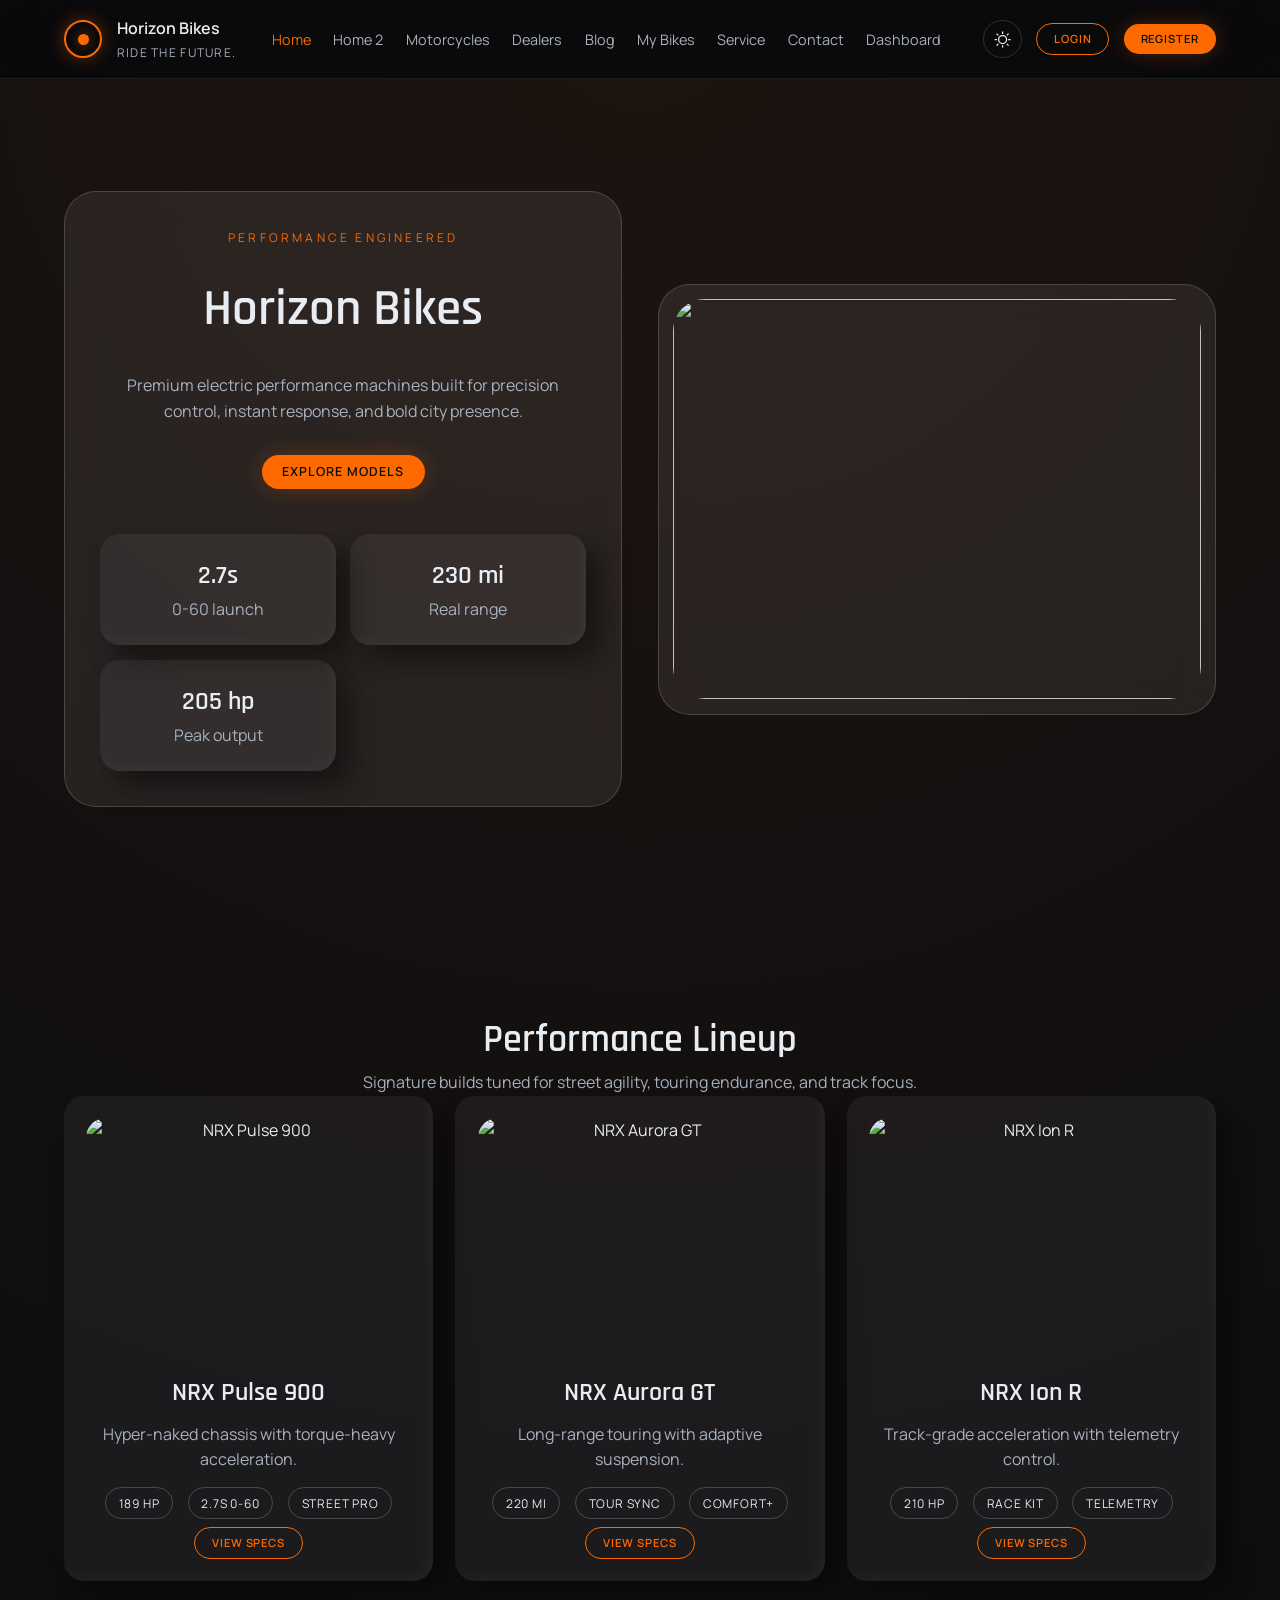
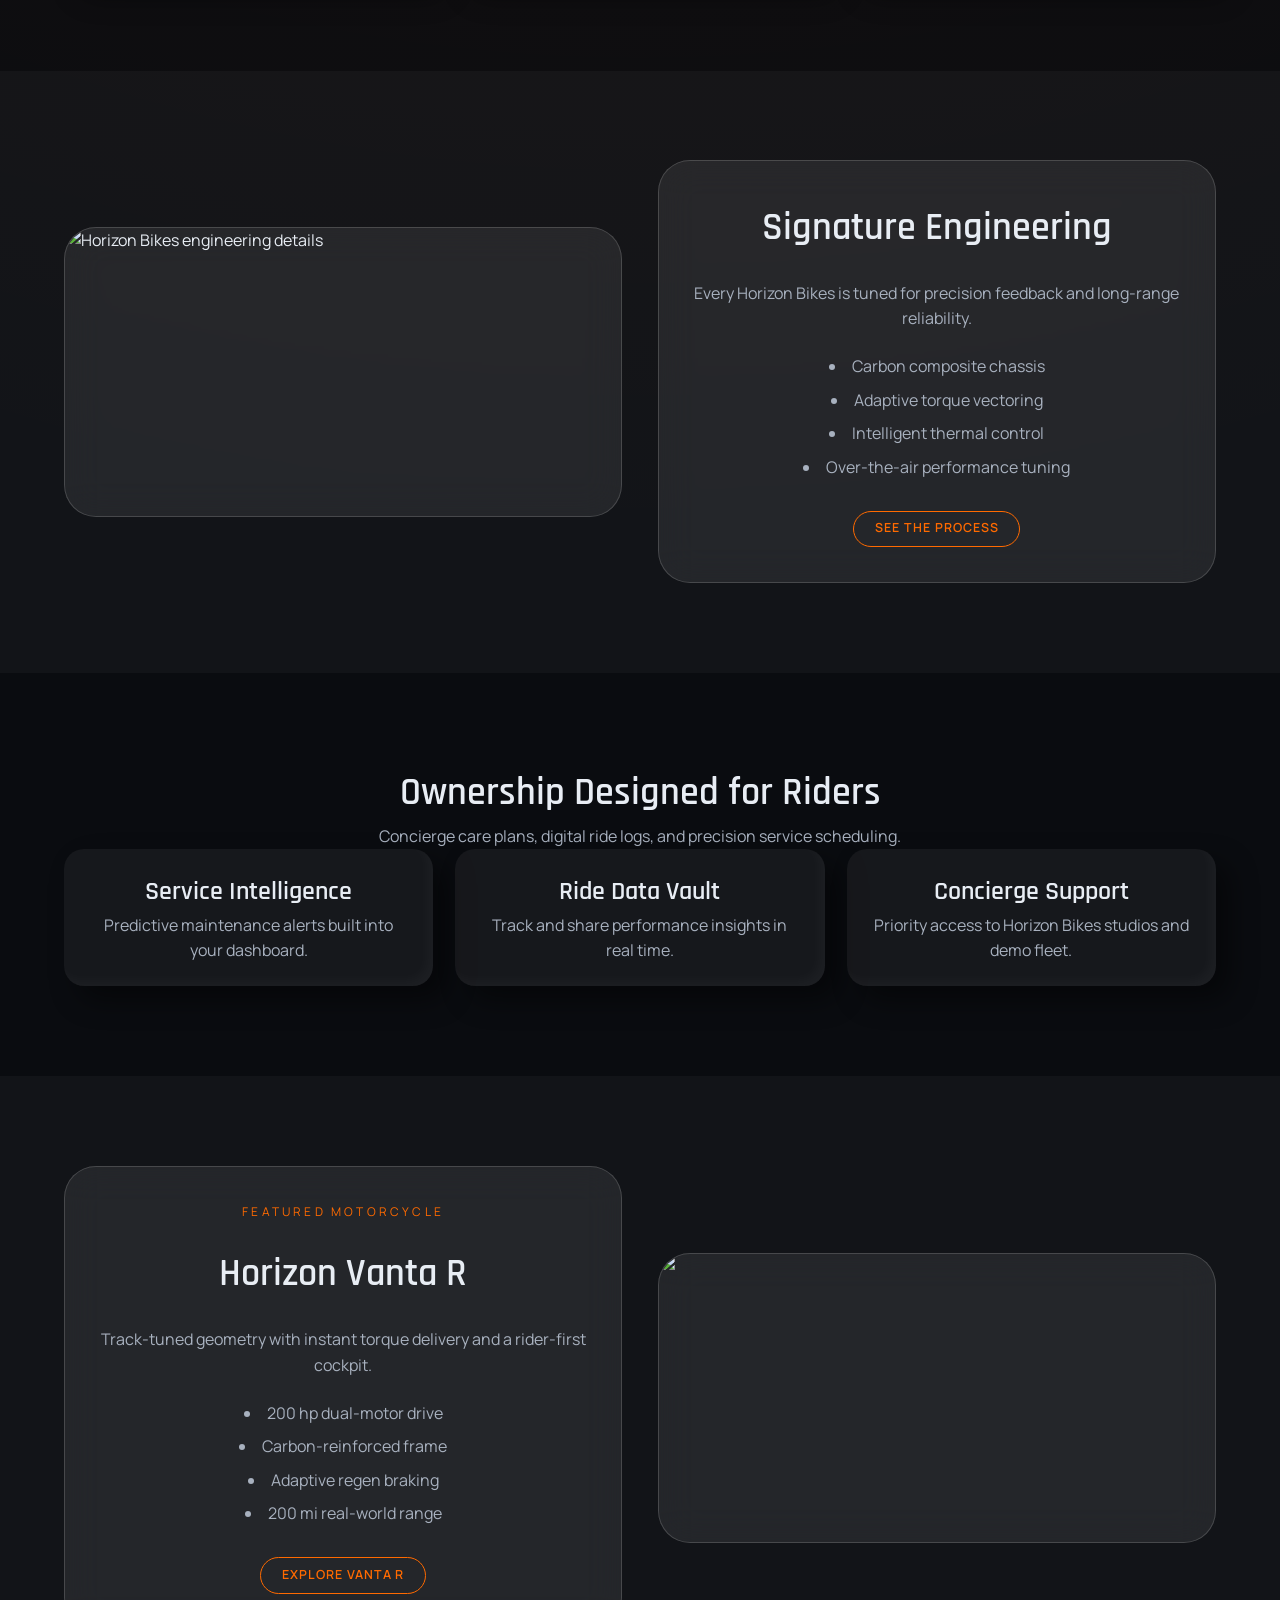
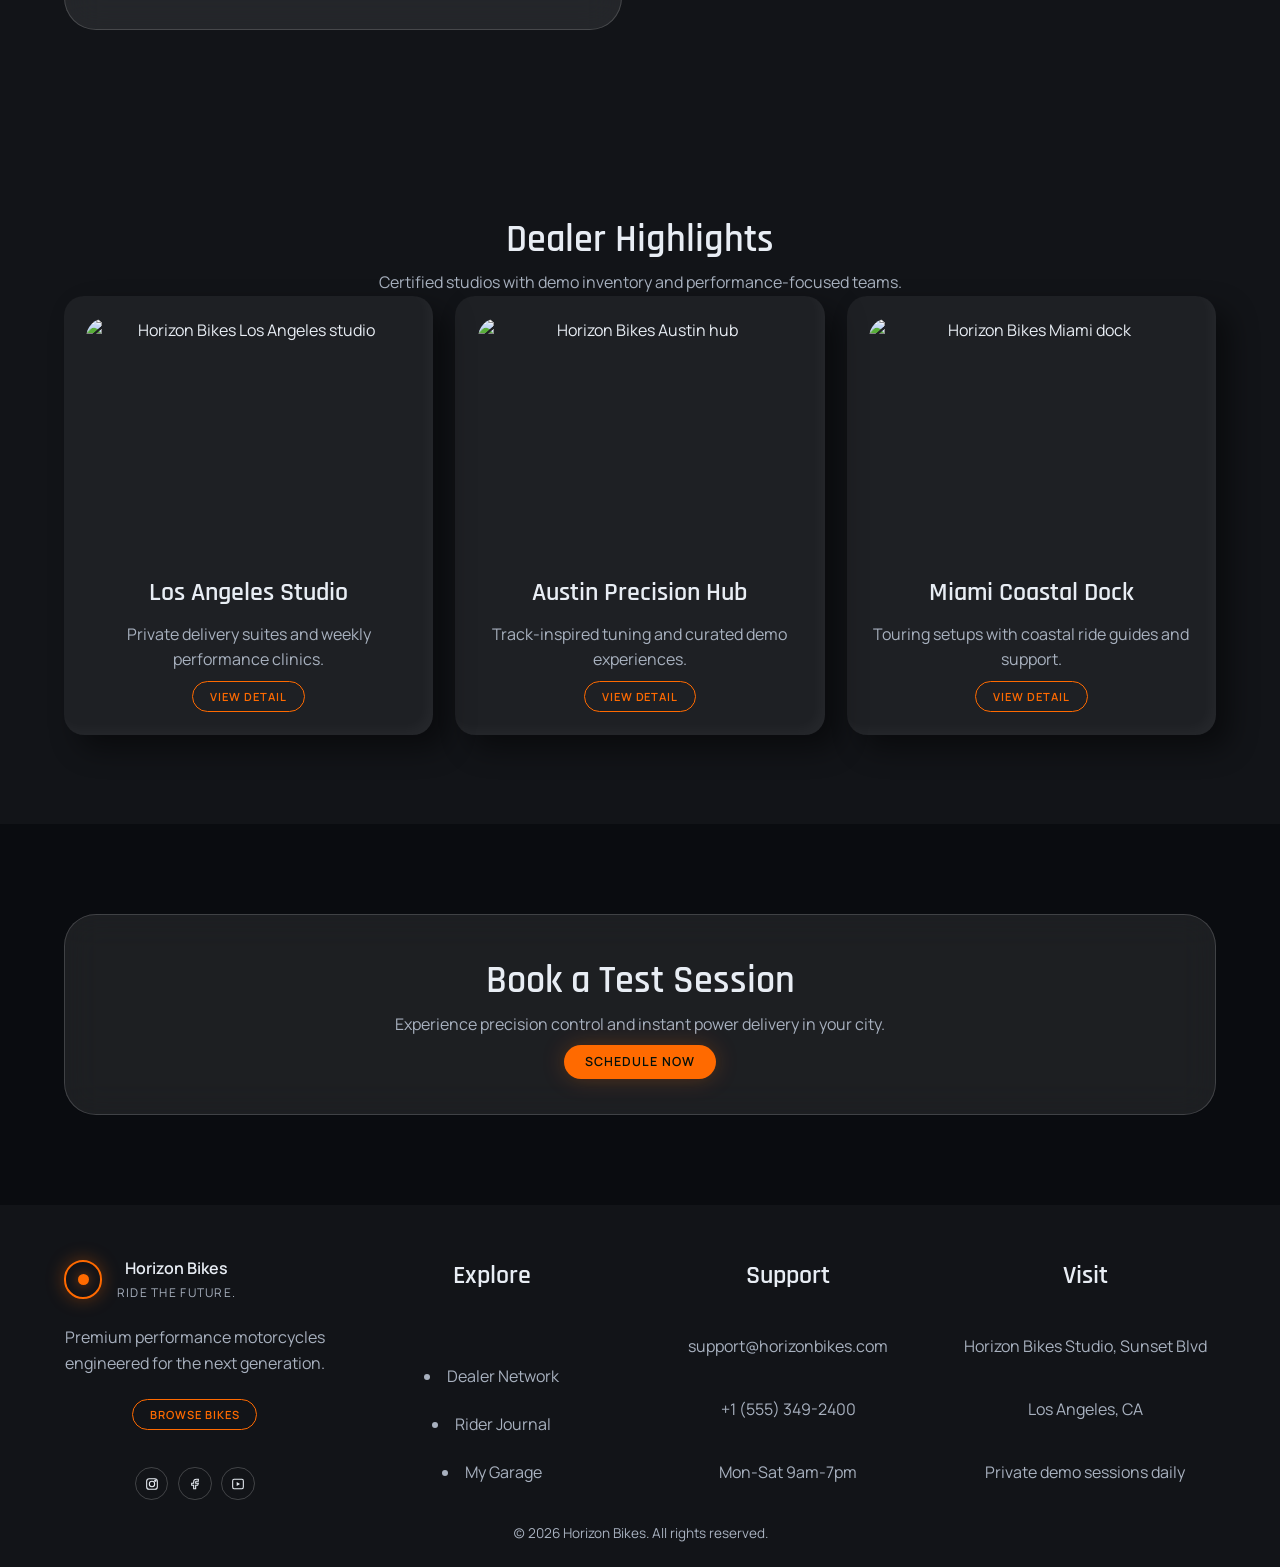
==== index.html @ 56545bc9 "first commit" ====
﻿<!doctype html>
<html lang="en">
<head>
  <meta charset="UTF-8" />
  <meta name="viewport" content="width=device-width, initial-scale=1.0" />
  <title>Horizon Bikes | Home</title>
  <link rel="stylesheet" href="style.css" />
</head>
<body class="page">
  <header class="site-header">
    <div class="nav-bar">
      <div class="container nav-inner">
        <a class="brand" href="index.html">
          <span class="logo-mark" aria-hidden="true"></span>
          <span class="brand-text">
            <span class="brand-name">Horizon Bikes</span>

            <span class="brand-tag">Ride the Future.</span>
          </span>
        </a>
        <nav class="nav-links" aria-label="Primary">
          <a class="nav-link" href="index.html">Home</a>
          <a class="nav-link" href="home-2.html">Home 2</a>
          <a class="nav-link" href="motorcycles.html">Motorcycles</a>
          <a class="nav-link" href="dealers.html">Dealers</a>
          <a class="nav-link" href="blog.html">Blog</a>
          <a class="nav-link" href="portal-bikes.html">My Bikes</a>
          <a class="nav-link" href="portal-service.html">Service</a>
          <a class="nav-link" href="contact.html">Contact</a>
          <a class="nav-link" href="dashboard.html">Dashboard</a>
        </nav>
        <div class="nav-actions">
          <button class="icon-btn theme-toggle" id="theme-toggle" type="button" aria-pressed="false" aria-label="Toggle theme">
            <svg viewBox="0 0 24 24" aria-hidden="true" focusable="false">
              <circle cx="12" cy="12" r="5"></circle>
              <path d="M12 2v3M12 19v3M2 12h3M19 12h3M4.5 4.5l2.2 2.2M17.3 17.3l2.2 2.2M4.5 19.5l2.2-2.2M17.3 6.7l2.2-2.2"></path>
            </svg>
          </button>
          <a class="btn btn-outline btn-small" href="login.html">Login</a>
          <a class="btn btn-small" href="register.html">Register</a>
          <button class="menu-toggle" id="menu-toggle" type="button" aria-expanded="false" aria-controls="mobile-menu" aria-label="Open menu">
            <span></span><span></span><span></span>
          </button>
        </div>
      </div>
    </div>
    <div class="mobile-menu" id="mobile-menu" aria-hidden="true">
      <div class="menu-panel glass">
        <button class="icon-btn menu-close" type="button" data-close aria-label="Close menu">X</button>
        <div class="menu-links">
          <a class="nav-link" data-close href="index.html">Home</a>
          <a class="nav-link" data-close href="home-2.html">Home 2</a>
          <a class="nav-link" data-close href="motorcycles.html">Motorcycles</a>
          <a class="nav-link" data-close href="dealers.html">Dealers</a>
          <a class="nav-link" data-close href="blog.html">Blog</a>
          <a class="nav-link" data-close href="portal-bikes.html">My Bikes</a>
          <a class="nav-link" data-close href="portal-service.html">Service</a>
          <a class="nav-link" data-close href="contact.html">Contact</a>
          <a class="nav-link" data-close href="dashboard.html">Dashboard</a>
        </div>
        <div class="menu-actions center">
          <a class="btn btn-outline" data-close href="login.html">Login</a>
          <a class="btn" data-close href="register.html">Register</a>
        </div>
      </div>
    </div>
  </header>

  <main>
    <section class="hero hero-split">
      <div class="hero-bg" style="background-image: url('https://images.unsplash.com/photo-1558981806-ec527fa84c39?auto=format&fit=crop&w=1600&q=80');"></div>
      <div class="container hero-grid">
        <div class="glass hero-panel stack">
          <p class="eyebrow">Performance engineered</p>
          <h1>Horizon Bikes</h1>
          <p>Premium electric performance machines built for precision control, instant response, and bold city presence.</p>
          <div class="center">
            <a class="btn" href="motorcycles.html">Explore Models</a>
          </div>
          <div class="stat-row">
            <div class="neo-card">
              <h3>2.7s</h3>
              <p>0-60 launch</p>
            </div>
            <div class="neo-card">
              <h3>230 mi</h3>
              <p>Real range</p>
            </div>
            <div class="neo-card">
              <h3>205 hp</h3>
              <p>Peak output</p>
            </div>
          </div>
        </div>
        <div class="glass hero-media">
          <img src="https://images.unsplash.com/photo-1609630875171-b1321377ee65?auto=format&fit=crop&w=1600&q=80" />
        </div>
      </div>
    </section>

    <section class="section">
      <div class="container">
        <h2>Performance Lineup</h2>
        <p>Signature builds tuned for street agility, touring endurance, and track focus.</p>
        <div class="grid grid-3">
          <article class="neo-card card">
            <img src="https://images.unsplash.com/photo-1568772585407-9361f9bf3a87?auto=format&fit=crop&w=1600&q=80" alt="NRX Pulse 900" />
            <div class="card-body">
              <h3>NRX Pulse 900</h3>
              <p>Hyper-naked chassis with torque-heavy acceleration.</p>
            </div>
            <div class="chip-row">
              <span class="chip">189 hp</span>
              <span class="chip">2.7s 0-60</span>
              <span class="chip">Street Pro</span>
            </div>
            <div class="center">
              <a class="btn btn-outline btn-small" href="motorcycle-detail.html">View Specs</a>
            </div>
          </article>
          <article class="neo-card card">
            <img src="https://images.unsplash.com/photo-1524591652733-73fa1ae7b5ee?auto=format&fit=crop&w=1600&q=80" alt="NRX Aurora GT" />
            <div class="card-body">
              <h3>NRX Aurora GT</h3>
              <p>Long-range touring with adaptive suspension.</p>
            </div>
            <div class="chip-row">
              <span class="chip">220 mi</span>
              <span class="chip">Tour Sync</span>
              <span class="chip">Comfort+</span>
            </div>
            <div class="center">
              <a class="btn btn-outline btn-small" href="motorcycle-detail.html">View Specs</a>
            </div>
          </article>
          <article class="neo-card card">
            <img src="https://images.unsplash.com/photo-1558981806-ec527fa84c39?auto=format&fit=crop&w=1600&q=80" alt="NRX Ion R" />
            <div class="card-body">
              <h3>NRX Ion R</h3>
              <p>Track-grade acceleration with telemetry control.</p>
            </div>
            <div class="chip-row">
              <span class="chip">210 hp</span>
              <span class="chip">Race kit</span>
              <span class="chip">Telemetry</span>
            </div>
            <div class="center">
              <a class="btn btn-outline btn-small" href="motorcycle-detail.html">View Specs</a>
            </div>
          </article>
        </div>
      </div>
    </section>

    <section class="section alt">
      <div class="container split-grid">
        <div class="glass image-tile">
          <img src="https://images.pexels.com/photos/1715193/pexels-photo-1715193.jpeg?auto=compress&cs=tinysrgb&w=1600" alt="Horizon Bikes engineering details" />
        </div>
        <div class="glass hero-panel stack">
          <h2>Signature Engineering</h2>
          <p>Every Horizon Bikes is tuned for precision feedback and long-range reliability.</p>
          <ul class="list">
            <li>Carbon composite chassis</li>
            <li>Adaptive torque vectoring</li>
            <li>Intelligent thermal control</li>
            <li>Over-the-air performance tuning</li>
          </ul>
          <div class="center">
            <a class="btn btn-outline" href="blog-detail.html">See the Process</a>
          </div>
        </div>
      </div>
    </section>

    <section class="section">
      <div class="container">
        <h2>Ownership Designed for Riders</h2>
        <p>Concierge care plans, digital ride logs, and precision service scheduling.</p>
        <div class="grid grid-3">
          <div class="neo-card">
            <h3>Service Intelligence</h3>
            <p>Predictive maintenance alerts built into your dashboard.</p>
          </div>
          <div class="neo-card">
            <h3>Ride Data Vault</h3>
            <p>Track and share performance insights in real time.</p>
          </div>
          <div class="neo-card">
            <h3>Concierge Support</h3>
            <p>Priority access to Horizon Bikes studios and demo fleet.</p>
          </div>
        </div>
      </div>
    </section>

    <section class="section alt">
      <div class="container split-grid">
        <div class="glass hero-panel stack">
          <p class="eyebrow">Featured motorcycle</p>
          <h2>Horizon Vanta R</h2>
          <p>Track-tuned geometry with instant torque delivery and a rider-first cockpit.</p>
          <ul class="list">
            <li>200 hp dual-motor drive</li>
            <li>Carbon-reinforced frame</li>
            <li>Adaptive regen braking</li>
            <li>200 mi real-world range</li>
          </ul>
          <div class="center">
            <a class="btn btn-outline" href="motorcycle-detail.html">Explore Vanta R</a>
          </div>
        </div>
        <div class="glass image-tile">
          <img src="https://images.pexels.com/photos/1715193/pexels-photo-1715193.jpeg?auto=compress&cs=tinysrgb&w=1600" />
        </div>
      </div>
    </section>

    <section class="section alt">
      <div class="container">
        <h2>Dealer Highlights</h2>
        <p>Certified studios with demo inventory and performance-focused teams.</p>
        <div class="grid grid-3">
          <article class="neo-card card">
            <img src="https://images.pexels.com/photos/31777100/pexels-photo-31777100.jpeg" alt="Horizon Bikes Los Angeles studio" />
            <div class="card-body">
              <h3>Los Angeles Studio</h3>
              <p>Private delivery suites and weekly performance clinics.</p>
            </div>
            <div class="center">
              <a class="btn btn-outline btn-small" href="dealer-detail.html">View Detail</a>
            </div>
          </article>
          <article class="neo-card card">
            <img src="https://images.pexels.com/photos/5192966/pexels-photo-5192966.jpeg" alt="Horizon Bikes Austin hub" />
            <div class="card-body">
              <h3>Austin Precision Hub</h3>
              <p>Track-inspired tuning and curated demo experiences.</p>
            </div>
            <div class="center">
              <a class="btn btn-outline btn-small" href="dealer-detail.html">View Detail</a>
            </div>
          </article>
          <article class="neo-card card">
            <img src="https://images.pexels.com/photos/30640076/pexels-photo-30640076.jpeg" alt="Horizon Bikes Miami dock" />
            <div class="card-body">
              <h3>Miami Coastal Dock</h3>
              <p>Touring setups with coastal ride guides and support.</p>
            </div>
            <div class="center">
              <a class="btn btn-outline btn-small" href="dealer-detail.html">View Detail</a>
            </div>
          </article>
        </div>
      </div>
    </section>

    <section class="section">
      <div class="container glass hero-panel">
        <h2>Book a Test Session</h2>
        <p>Experience precision control and instant power delivery in your city.</p>
        <div class="center">
          <a class="btn" href="contact.html">Schedule Now</a>
        </div>
      </div>
    </section>
  </main>

  <footer class="site-footer">
    <div class="container footer-grid">
      <div class="stack">
        <a class="brand" href="index.html">
          <span class="logo-mark" aria-hidden="true"></span>
          <span class="brand-text">
            <span class="brand-name">Horizon Bikes</span>
            <span class="brand-tag">Ride the Future.</span>
          </span>
        </a>
        <p>Premium performance motorcycles engineered for the next generation.</p>
        <div class="center">
          <a class="btn btn-outline btn-small" href="motorcycles.html">Browse Bikes</a>
        </div>
        <div class="footer-social">
          <a href="#" aria-label="Horizon Bikes Instagram">
            <svg viewBox="0 0 24 24" role="img" aria-hidden="true">
              <rect x="4" y="4" width="16" height="16" rx="4"></rect>
              <circle cx="12" cy="12" r="4"></circle>
              <circle cx="17" cy="7" r="1"></circle>
            </svg>
          </a>
          <a href="#" aria-label="Horizon Bikes Facebook">
            <svg viewBox="0 0 24 24" role="img" aria-hidden="true">
              <path d="M14 8h3V5h-3c-2.2 0-4 1.8-4 4v2H7v3h3v5h3v-5h3l1-3h-4V9c0-.6.4-1 1-1Z"></path>
            </svg>
          </a>
          <a href="#" aria-label="Horizon Bikes YouTube">
            <svg viewBox="0 0 24 24" role="img" aria-hidden="true">
              <path d="M4 7.5c0-1 0-2.5 2-2.5h12c2 0 2 1.5 2 2.5v9c0 1-0.5 2.5-2 2.5H6c-1.5 0-2-1.5-2-2.5v-9Z"></path>
              <path d="m10 9 5 3-5 3z" fill="currentColor" stroke="none"></path>
            </svg>
          </a>
        </div>
      </div>
      <div class="stack">
        <h3>Explore</h3>
        <ul class="list">
          <li><a href="dealers.html">Dealer Network</a></li>
          <li><a href="blog.html">Rider Journal</a></li>
          <li><a href="portal-bikes.html">My Garage</a></li>
        </ul>
      </div>
      <div class="stack">
        <h3>Support</h3>
        <p>support@horizonbikes.com</p>
        <p>+1 (555) 349-2400</p>
        <p>Mon-Sat 9am-7pm</p>
      </div>
      <div class="stack">
        <h3>Visit</h3>
        <p>Horizon Bikes Studio, Sunset Blvd</p>
        <p>Los Angeles, CA</p>
        <p>Private demo sessions daily</p>
      </div>
    </div>
    <p class="footer-note">(c) 2026 Horizon Bikes. All rights reserved.</p>
  </footer>

  <script src="main.js"></script>
</body>
</html>
---- style.css ----
﻿@import url("https://fonts.googleapis.com/css2?family=Rajdhani:wght@400;500;600;700&family=Manrope:wght@300;400;500;600;700&display=swap");

:root {
  --bg-dark: #0a0c10;
  --bg-light: #f5f7fa;
  --surface-dark: rgba(255,255,255,0.05);
  --surface-light: #ffffff;
  --glass-dark: rgba(255,255,255,0.08);
  --glass-light: rgba(255,255,255,0.7);
  --text-dark: #e8edf4;
  --text-light: #0b0f14;
  --muted-dark: #a8b1bf;
  --muted-light: #4b5563;
  --accent: #ff6a00;

  --radius-s: 0.75rem;
  --radius-m: 1.25rem;
  --radius-l: 2rem;
  --blur: 18px;
  --shadow-neo-dark: 14px 14px 28px rgba(0,0,0,0.45), inset -6px -6px 12px rgba(255,255,255,0.03);
  --shadow-neo-light: 14px 14px 28px rgba(15,23,42,0.12), inset -6px -6px 12px rgba(255,255,255,0.75);

  --space-1: 0.5rem;
  --space-2: 0.9rem;
  --space-3: 1.4rem;
  --space-4: 2.2rem;
  --space-5: 3.2rem;

  --container: 72rem;
  --font-display: "Rajdhani", sans-serif;
  --font-body: "Manrope", sans-serif;
}

* {
  box-sizing: border-box;
  margin: 0;
  padding: 0;
}

body {
  --bg: var(--bg-dark);
  --surface: var(--surface-dark);
  --glass: var(--glass-dark);
  --text: var(--text-dark);
  --muted: var(--muted-dark);
  --shadow-neo: var(--shadow-neo-dark);

  font-family: var(--font-body);
  background: radial-gradient(circle at top, rgba(255,106,0,0.08), transparent 45%), var(--bg);
  color: var(--text);
  line-height: 1.6;
  min-height: 100vh;
}

body[data-theme="light"] {
  --bg: var(--bg-light);
  --surface: var(--surface-light);
  --glass: var(--glass-light);
  --text: var(--text-light);
  --muted: var(--muted-light);
  --shadow-neo: var(--shadow-neo-light);

  background: radial-gradient(circle at top, rgba(255,106,0,0.12), transparent 45%), var(--bg);
}

.home-2-page {
  background: linear-gradient(180deg, rgba(10,12,16,0.78), rgba(10,12,16,0.92)), url("https://images.pexels.com/photos/5027471/pexels-photo-5027471.jpeg?auto=compress&cs=tinysrgb&dpr=2&h=1080&w=1920");
  background-size: cover;
  background-position: center;
}

body[data-theme="light"].home-2-page {
  background: linear-gradient(180deg, rgba(230,233,238,0.88), rgba(230,233,238,0.97)), url("https://images.pexels.com/photos/5027471/pexels-photo-5027471.jpeg?auto=compress&cs=tinysrgb&dpr=2&h=1080&w=1920");
  background-size: cover;
  background-position: center;
}

.motorcycles-page {
  background: linear-gradient(180deg, rgba(10,12,16,0.78), rgba(10,12,16,0.92)), url("https://images.pexels.com/photos/5027471/pexels-photo-5027471.jpeg?auto=compress&cs=tinysrgb&dpr=2&h=1080&w=1920");
  background-size: cover;
  background-position: center;
}

body[data-theme="light"].motorcycles-page {
  background: linear-gradient(180deg, rgba(230,233,238,0.88), rgba(230,233,238,0.97)), url("https://images.pexels.com/photos/5027471/pexels-photo-5027471.jpeg?auto=compress&cs=tinysrgb&dpr=2&h=1080&w=1920");
  background-size: cover;
  background-position: center;
}

img {
  max-width: 100%;
  height: auto;
  display: block;
  margin-inline: auto;
}

a {
  color: inherit;
  text-decoration: none;
}

button,
input,
textarea {
  font-family: inherit;
}

h1,
h2,
h3 {
  font-family: var(--font-display);
  text-align: center;
  font-weight: 600;
}

h1 {
  font-size: clamp(2.2rem, 4vw, 3.6rem);
}

h2 {
  font-size: clamp(1.7rem, 3vw, 2.6rem);
}

h3 {
  font-size: clamp(1.2rem, 2.4vw, 1.6rem);
}

p {
  color: var(--muted);
  text-align: center;
}

.page {
  overflow-x: hidden;
}

.container {
  width: min(92%, var(--container));
  margin: 0 auto;
}

.section {
  padding: clamp(3rem, 7vw, 6rem) 0;
}

.section.alt {
  background: rgba(255,255,255,0.03);
}

body[data-theme="light"] .section.alt {
  background: rgba(15,23,42,0.04);
}

.center {
  display: flex;
  justify-content: center;
  align-items: center;
  gap: var(--space-2);
  flex-wrap: wrap;
}

.card .center,
.hero-panel .center {
  margin-top: var(--space-1);
}

.stack {
  display: grid;
  gap: var(--space-3);
}

.grid {
  display: grid;
  gap: var(--space-3);
}

.grid-2 {
  grid-template-columns: repeat(auto-fit, minmax(18rem, 1fr));
}

.grid-3 {
  grid-template-columns: repeat(auto-fit, minmax(16rem, 1fr));
}

.grid-4 {
  grid-template-columns: repeat(auto-fit, minmax(14rem, 1fr));
}

.glass {
  background: var(--glass);
  backdrop-filter: blur(var(--blur));
  border: 1px solid rgba(255,255,255,0.16);
  border-radius: var(--radius-l);
}

body[data-theme="light"] .glass {
  border-color: rgba(15,23,42,0.12);
}

.neo-card {
  background: var(--surface);
  border-radius: var(--radius-m);
  box-shadow: var(--shadow-neo);
  padding: var(--space-3);
  text-align: center;
}

.eyebrow {
  text-transform: uppercase;
  letter-spacing: 0.2rem;
  font-size: 0.75rem;
  color: var(--accent);
  text-align: center;
}

.btn {
  display: inline-flex;
  align-items: center;
  justify-content: center;
  padding: 0.6rem 1.3rem;
  border-radius: 999px;
  border: none;
  background: var(--accent);
  color: #03100b;
  font-weight: 600;
  text-transform: uppercase;
  font-size: 0.78rem;
  letter-spacing: 0.06rem;
  line-height: 1.2;
  box-shadow: 0 0 22px rgba(255,106,0,0.25);
}

.btn-outline {
  background: transparent;
  border: 1px solid var(--accent);
  color: var(--accent);
  box-shadow: none;
}

.btn-small {
  padding: 0.5rem 1.05rem;
  font-size: 0.7rem;
}

.icon-btn {
  width: 2.4rem;
  height: 2.4rem;
  border-radius: 50%;
  border: 1px solid rgba(255,255,255,0.15);
  background: transparent;
  color: var(--text);
  display: grid;
  place-items: center;
}

.icon-btn svg {
  width: 1.2rem;
  height: 1.2rem;
  stroke: currentColor;
  fill: none;
  stroke-width: 1.6;
}

.logo-mark {
  width: 2.4rem;
  height: 2.4rem;
  border-radius: 50%;
  border: 2px solid var(--accent);
  display: grid;
  place-items: center;
  position: relative;
  box-shadow: 0 0 18px rgba(255,106,0,0.35);
}

.logo-mark::before {
  content: "";
  width: 0.7rem;
  height: 0.7rem;
  border-radius: 50%;
  background: var(--accent);
  box-shadow: 0 0 12px rgba(255,106,0,0.5);
}
.brand {
  display: flex;
  align-items: center;
  gap: var(--space-2);
}

.brand-text {
  display: grid;
  gap: 0.1rem;
}

.brand-name {
  font-weight: 600;
  font-size: 1rem;
}

.brand-tag {
  font-size: 0.75rem;
  color: var(--muted);
  letter-spacing: 0.08rem;
  text-transform: uppercase;
}

.site-header {
  position: sticky;
  top: 0;
  z-index: 100;
  backdrop-filter: blur(12px);
}

.nav-bar {
  background: rgba(5,7,10,0.72);
  border-bottom: 1px solid rgba(255,255,255,0.08);
}

body[data-theme="light"] .nav-bar {
  background: rgba(255,255,255,0.9);
  border-color: rgba(15,23,42,0.08);
}

.nav-inner {
  display: flex;
  align-items: center;
  gap: var(--space-3);
  padding: 1rem 0;
}

.nav-links {
  display: flex;
  gap: var(--space-3);
  list-style: none;
  justify-content: center;
  flex: 1;
}

.nav-link {
  font-size: 0.9rem;
  color: var(--muted);
}

.nav-link.active,
.nav-link:hover {
  color: var(--accent);
}

.nav-actions {
  display: flex;
  align-items: center;
  gap: var(--space-2);
}

.nav-actions .theme-toggle {
  margin-left: 0.4rem;
}

.menu-toggle {
  width: 2.6rem;
  height: 2.6rem;
  border-radius: 50%;
  border: 1px solid rgba(255,255,255,0.2);
  background: transparent;
  display: none;
  flex-direction: column;
  justify-content: center;
  gap: 0.35rem;
}

.menu-toggle span {
  width: 1.1rem;
  height: 0.12rem;
  background: var(--text);
  display: block;
  margin: 0 auto;
}

.mobile-menu {
  position: fixed;
  inset: 0;
  background: rgba(2,4,8,0.7);
  display: none;
  justify-content: center;
  align-items: flex-start;
  padding: 5rem 0 2rem;
  z-index: 200;
}

.mobile-menu.open {
  display: flex;
}

.menu-panel {
  width: min(92%, 24rem);
  padding: var(--space-4);
  display: grid;
  gap: var(--space-3);
  max-height: calc(100vh - 7rem);
  overflow-y: auto;
  background: rgba(5,7,12,0.92);
}

body[data-theme="light"] .menu-panel {
  background: rgba(245,247,250,0.96);
}

.menu-links {
  display: grid;
  gap: var(--space-2);
  text-align: center;
}

.menu-close {
  justify-self: end;
}

.hero-list .glass {
  padding: var(--space-4);
}

.filter-bar {
  flex-wrap: wrap;
}

.filter-bar .btn {
  padding: 0.65rem 1.4rem;
  min-width: 7.5rem;
  letter-spacing: 0.08rem;
}

.hero {
  position: relative;
  padding: clamp(4rem, 9vw, 7rem) 0;
  overflow: hidden;
}

.hero-bg {
  position: absolute;
  inset: 0;
  background-size: cover;
  background-position: center;
  opacity: 0.25;
  z-index: 0;
}

.hero > .container {
  position: relative;
  z-index: 1;
}

.hero-grid {
  display: grid;
  gap: var(--space-4);
  align-items: center;
  grid-template-columns: repeat(auto-fit, minmax(18rem, 1fr));
}

.hero-stack .container {
  display: grid;
  gap: var(--space-4);
  justify-items: center;
}

.hero-card {
  padding: var(--space-4);
}

.hero-panel {
  padding: var(--space-4);
}

.hero-media {
  padding: var(--space-2);
}

.hero-media.wide {
  width: min(100%, 56rem);
  margin: 0 auto;
}

.hero-media.wide img {
  height: clamp(18rem, 42vw, 28rem);
}

.hero-media img {
  width: 100%;
  height: clamp(16rem, 40vw, 25rem);
  object-fit: cover;
  border-radius: var(--radius-l);
  margin-inline: auto;
}

.stat-row {
  display: grid;
  gap: var(--space-2);
  grid-template-columns: repeat(auto-fit, minmax(10rem, 1fr));
  margin-top: var(--space-3);
}

.ai-icon {
  width: 2.2rem;
  height: 2.2rem;
  border-radius: 50%;
  border: 1px solid rgba(255,255,255,0.22);
  display: grid;
  place-items: center;
  margin: 0 auto var(--space-1);
  background: rgba(255,255,255,0.04);
}

body[data-theme="light"] .ai-icon {
  border-color: rgba(15,23,42,0.18);
  background: rgba(15,23,42,0.04);
}

.ai-icon svg {
  width: 1.3rem;
  height: 1.3rem;
  stroke: currentColor;
  fill: none;
  stroke-width: 1.6;
}

.hero-strip {
  display: grid;
  gap: var(--space-2);
  grid-template-columns: repeat(auto-fit, minmax(12rem, 1fr));
  margin-top: var(--space-3);
}

.chip-row {
  display: flex;
  flex-wrap: wrap;
  justify-content: center;
  gap: var(--space-2);
  margin-top: var(--space-2);
}

.chip {
  display: inline-flex;
  align-items: center;
  padding: 0.35rem 0.8rem;
  border-radius: 999px;
  border: 1px solid rgba(255,255,255,0.2);
  font-size: 0.75rem;
  text-transform: uppercase;
  letter-spacing: 0.05rem;
}

.card img {
  width: 100%;
  height: clamp(11rem, 25vw, 15rem);
  object-fit: cover;
  border-radius: var(--radius-m);
  margin-bottom: var(--space-2);
  margin-inline: auto;
}

.card-body {
  display: grid;
  gap: var(--space-1);
}

.card-meta {
  display: flex;
  justify-content: center;
  gap: var(--space-2);
  flex-wrap: wrap;
  margin-top: var(--space-2);
}

.list {
  list-style: disc;
  list-style-position: inside;
  display: grid;
  gap: var(--space-1);
  text-align: center;
  color: var(--muted);
}

.split-grid {
  display: grid;
  gap: var(--space-4);
  align-items: center;
  grid-template-columns: repeat(auto-fit, minmax(18rem, 1fr));
}

.image-tile img {
  height: clamp(12rem, 30vw, 18rem);
  object-fit: cover;
  border-radius: var(--radius-l);
  margin-inline: auto;
}

.feature-grid {
  display: grid;
  gap: var(--space-3);
  grid-template-columns: repeat(auto-fit, minmax(14rem, 1fr));
}

.spec-grid {
  display: grid;
  gap: var(--space-3);
  grid-template-columns: repeat(auto-fit, minmax(14rem, 1fr));
}

.info-grid {
  display: grid;
  gap: var(--space-3);
  grid-template-columns: repeat(auto-fit, minmax(16rem, 1fr));
}

.card-note {
  font-size: 0.9rem;
  color: var(--muted);
  text-align: center;
  margin-top: var(--space-2);
}

.grid-cards {
  display: grid;
  gap: var(--space-3);
  grid-template-columns: repeat(auto-fit, minmax(16rem, 1fr));
}

.stagger-grid {
  display: grid;
  gap: var(--space-3);
  grid-template-columns: repeat(auto-fit, minmax(16rem, 1fr));
}

.timeline {
  display: grid;
  gap: var(--space-3);
  grid-template-columns: repeat(auto-fit, minmax(14rem, 1fr));
}

.quote {
  font-style: italic;
  font-size: 1.1rem;
  color: var(--text);
}

.form-grid {
  display: grid;
  gap: var(--space-2);
}

.form-grid input,
.form-grid textarea,
.form-grid select {
  width: 100%;
  padding: 0.75rem 1rem;
  border-radius: var(--radius-s);
  border: 1px solid rgba(255,255,255,0.15);
  background: rgba(5,7,12,0.6);
  color: var(--text);
}

body[data-theme="light"] .form-grid input,
body[data-theme="light"] .form-grid textarea,
body[data-theme="light"] .form-grid select {
  background: #ffffff;
  border-color: rgba(15,23,42,0.1);
  color: var(--text);
}

.form-grid label {
  display: grid;
  gap: 0.4rem;
  text-align: left;
  color: var(--muted);
}

.form-message {
  min-height: 1.2rem;
  text-align: center;
}

.invalid {
  outline: 2px solid var(--accent);
  outline-offset: 2px;
}

.auth-page {
  min-height: 100vh;
  display: grid;
  place-items: center;
  padding: var(--space-4) 0;
}

.auth-card {
  width: min(92%, 28rem);
  padding: var(--space-4);
  text-align: center;
}

.auth-card h1 {
  margin-top: var(--space-2);
}

.auth-subtitle {
  color: var(--muted);
  margin-bottom: var(--space-2);
}

.auth-brand {
  display: inline-flex;
  align-items: center;
  gap: 0.6rem;
  text-decoration: none;
  color: var(--text);
}

.auth-brand .brand-name {
  font-family: var(--font-heading);
  font-size: clamp(1.3rem, 2.4vw, 1.8rem);
  letter-spacing: 0.08rem;
}

.auth-form {
  gap: var(--space-2);
  margin-top: var(--space-2);
}

.input-group {
  display: grid;
  gap: 0.5rem;
  text-align: left;
}

.input-shell {
  display: flex;
  align-items: center;
  gap: 0.6rem;
  padding: 0.2rem 0.8rem;
  border-radius: 999px;
  background: rgba(255,255,255,0.04);
  border: 1px solid rgba(255,255,255,0.08);
}

body[data-theme="light"] .input-shell {
  background: rgba(15,23,42,0.04);
  border-color: rgba(15,23,42,0.12);
}

.input-shell .input {
  border: none;
  background: transparent;
  padding: 0.7rem 0.2rem;
  box-shadow: none;
}

.input-shell .input:focus {
  outline: none;
}

.input-icon {
  width: 1.2rem;
  height: 1.2rem;
  display: grid;
  place-items: center;
  color: var(--muted);
}

.auth-row {
  display: flex;
  justify-content: space-between;
  align-items: center;
  gap: var(--space-2);
  font-size: 0.85rem;
  color: var(--muted);
}

.auth-row-stack {
  display: grid;
  gap: var(--space-2);
}

.auth-check {
  display: inline-flex;
  align-items: center;
  gap: 0.5rem;
}

.auth-check input {
  accent-color: var(--accent);
}

.auth-link {
  color: var(--accent);
  text-decoration: none;
}

.auth-primary {
  width: 100%;
  margin-top: var(--space-2);
}

.auth-note {
  margin-top: var(--space-2);
  font-size: 0.9rem;
  color: var(--muted);
}

.auth-divider {
  display: flex;
  align-items: center;
  gap: var(--space-2);
  margin: var(--space-2) 0;
  color: var(--muted);
  font-size: 0.7rem;
  letter-spacing: 0.2rem;
}

.auth-divider::before,
.auth-divider::after {
  content: "";
  flex: 1;
  height: 1px;
  background: rgba(255,255,255,0.14);
}

body[data-theme="light"] .auth-divider::before,
body[data-theme="light"] .auth-divider::after {
  background: rgba(15,23,42,0.14);
}

.auth-social-grid {
  display: grid;
  gap: var(--space-2);
  grid-template-columns: repeat(auto-fit, minmax(8.5rem, 1fr));
}

.auth-social {
  justify-content: center;
  gap: 0.5rem;
}

.social-dot {
  width: 1.6rem;
  height: 1.6rem;
  border-radius: 50%;
  background: rgba(255,255,255,0.1);
  display: grid;
  place-items: center;
  font-weight: 600;
}

body[data-theme="light"] .social-dot {
  background: rgba(15,23,42,0.08);
}

.auth-back {
  display: inline-block;
  margin-top: var(--space-2);
  font-size: 0.85rem;
  color: var(--muted);
  text-decoration: none;
}

.site-footer {
  padding: var(--space-5) 0 var(--space-3);
  background: rgba(255,255,255,0.03);
}

body[data-theme="light"] .site-footer {
  background: rgba(15,23,42,0.04);
}

.footer-grid {
  display: grid;
  gap: var(--space-4);
  grid-template-columns: repeat(auto-fit, minmax(14rem, 1fr));
  text-align: center;
}

.footer-brand {
  display: inline-flex;
  align-items: center;
  justify-content: center;
  gap: 0.6rem;
  font-size: 1.05rem;
}

.footer-brand .logo-mark {
  width: 2rem;
  height: 2rem;
}

.footer-social {
  display: flex;
  justify-content: center;
  gap: 0.6rem;
  margin-top: var(--space-2);
}

.footer-social a {
  width: 2.1rem;
  height: 2.1rem;
  border-radius: 50%;
  border: 1px solid rgba(255,255,255,0.2);
  display: grid;
  place-items: center;
}

body[data-theme="light"] .footer-social a {
  border-color: rgba(15,23,42,0.18);
}

.footer-social svg {
  width: 1rem;
  height: 1rem;
  stroke: currentColor;
  fill: none;
  stroke-width: 1.6;
}

.footer-note {
  text-align: center;
  margin-top: var(--space-3);
  color: var(--muted);
  font-size: 0.85rem;
}

.dashboard-shell {
  display: grid;
  grid-template-columns: minmax(12rem, 16rem) 1fr;
  gap: var(--space-3);
}

.dashboard-sidebar {
  padding: var(--space-3);
}

.dashboard-nav {
  display: grid;
  gap: var(--space-2);
  text-align: center;
}

.dashboard-nav a {
  color: var(--muted);
}

.dashboard-nav a.active {
  color: var(--accent);
}

.dashboard-content {
  display: grid;
  gap: var(--space-3);
}

.table {
  width: 100%;
  border-collapse: collapse;
  font-size: 0.85rem;
}

.table th,
.table td {
  padding: 0.75rem;
  text-align: center;
  border-bottom: 1px solid rgba(255,255,255,0.08);
}

body[data-theme="light"] .table th,
body[data-theme="light"] .table td {
  border-color: rgba(15,23,42,0.08);
}

.article {
  max-width: 48rem;
  margin: 0 auto;
  display: grid;
  gap: var(--space-3);
}

.article img {
  width: 100%;
  border-radius: var(--radius-l);
  margin-inline: auto;
}

.gallery-grid {
  grid-template-columns: repeat(auto-fit, minmax(14rem, 1fr));
}

.gallery-grid img {
  height: clamp(11rem, 26vw, 16rem);
  object-fit: cover;
  border-radius: var(--radius-m);
  margin-inline: auto;
}

@media (max-width: 820px) {
  .nav-links {
    display: none;
  }

  .menu-toggle {
    display: flex;
  }

  .nav-actions .btn {
    display: none;
  }

  .dashboard-shell {
    grid-template-columns: 1fr;
  }

  .dashboard-sidebar {
    display: grid;
    grid-template-columns: repeat(auto-fit, minmax(9rem, 1fr));
    gap: var(--space-2);
  }
}

@media (max-width: 600px) {
  .grid-2,
  .grid-3,
  .grid-4,
  .feature-grid {
    grid-template-columns: 1fr;
  }

  .menu-panel {
    padding: var(--space-3);
  }

  .stat-row {
    grid-template-columns: 1fr;
  }
}
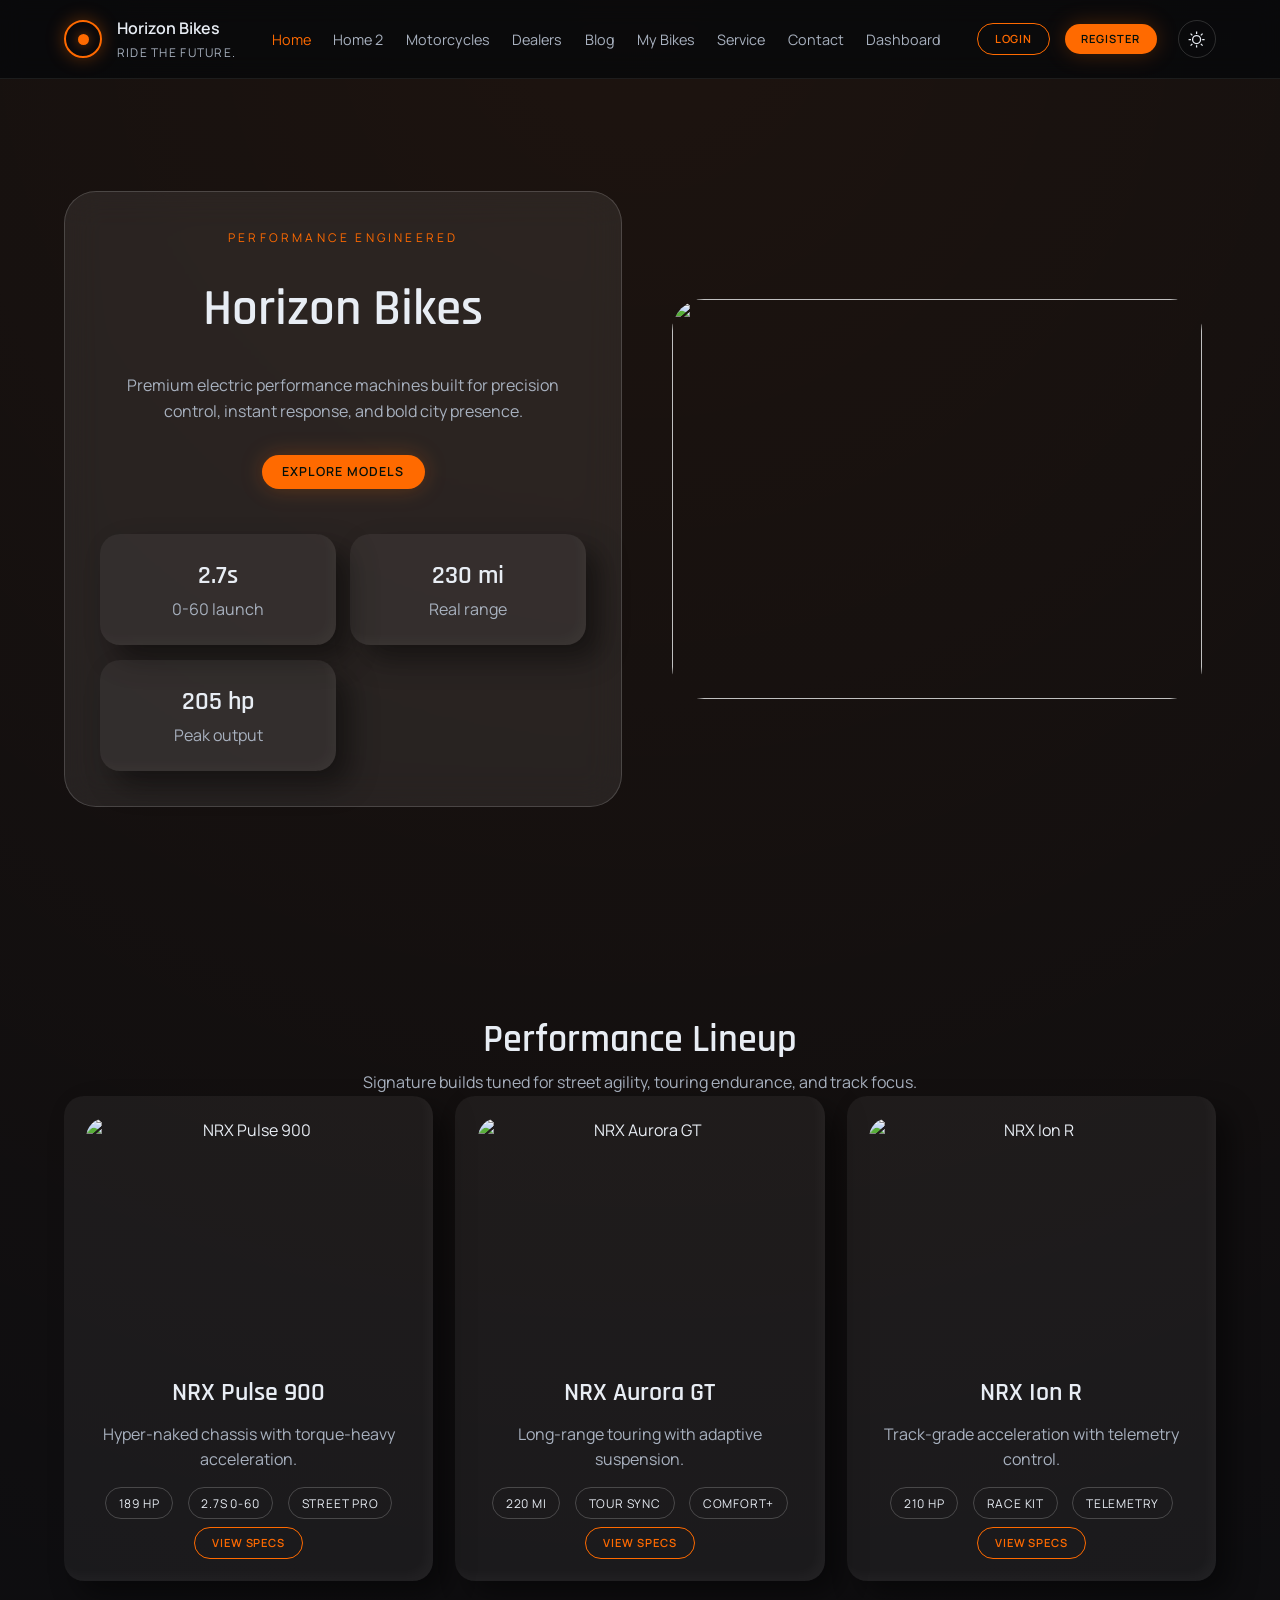
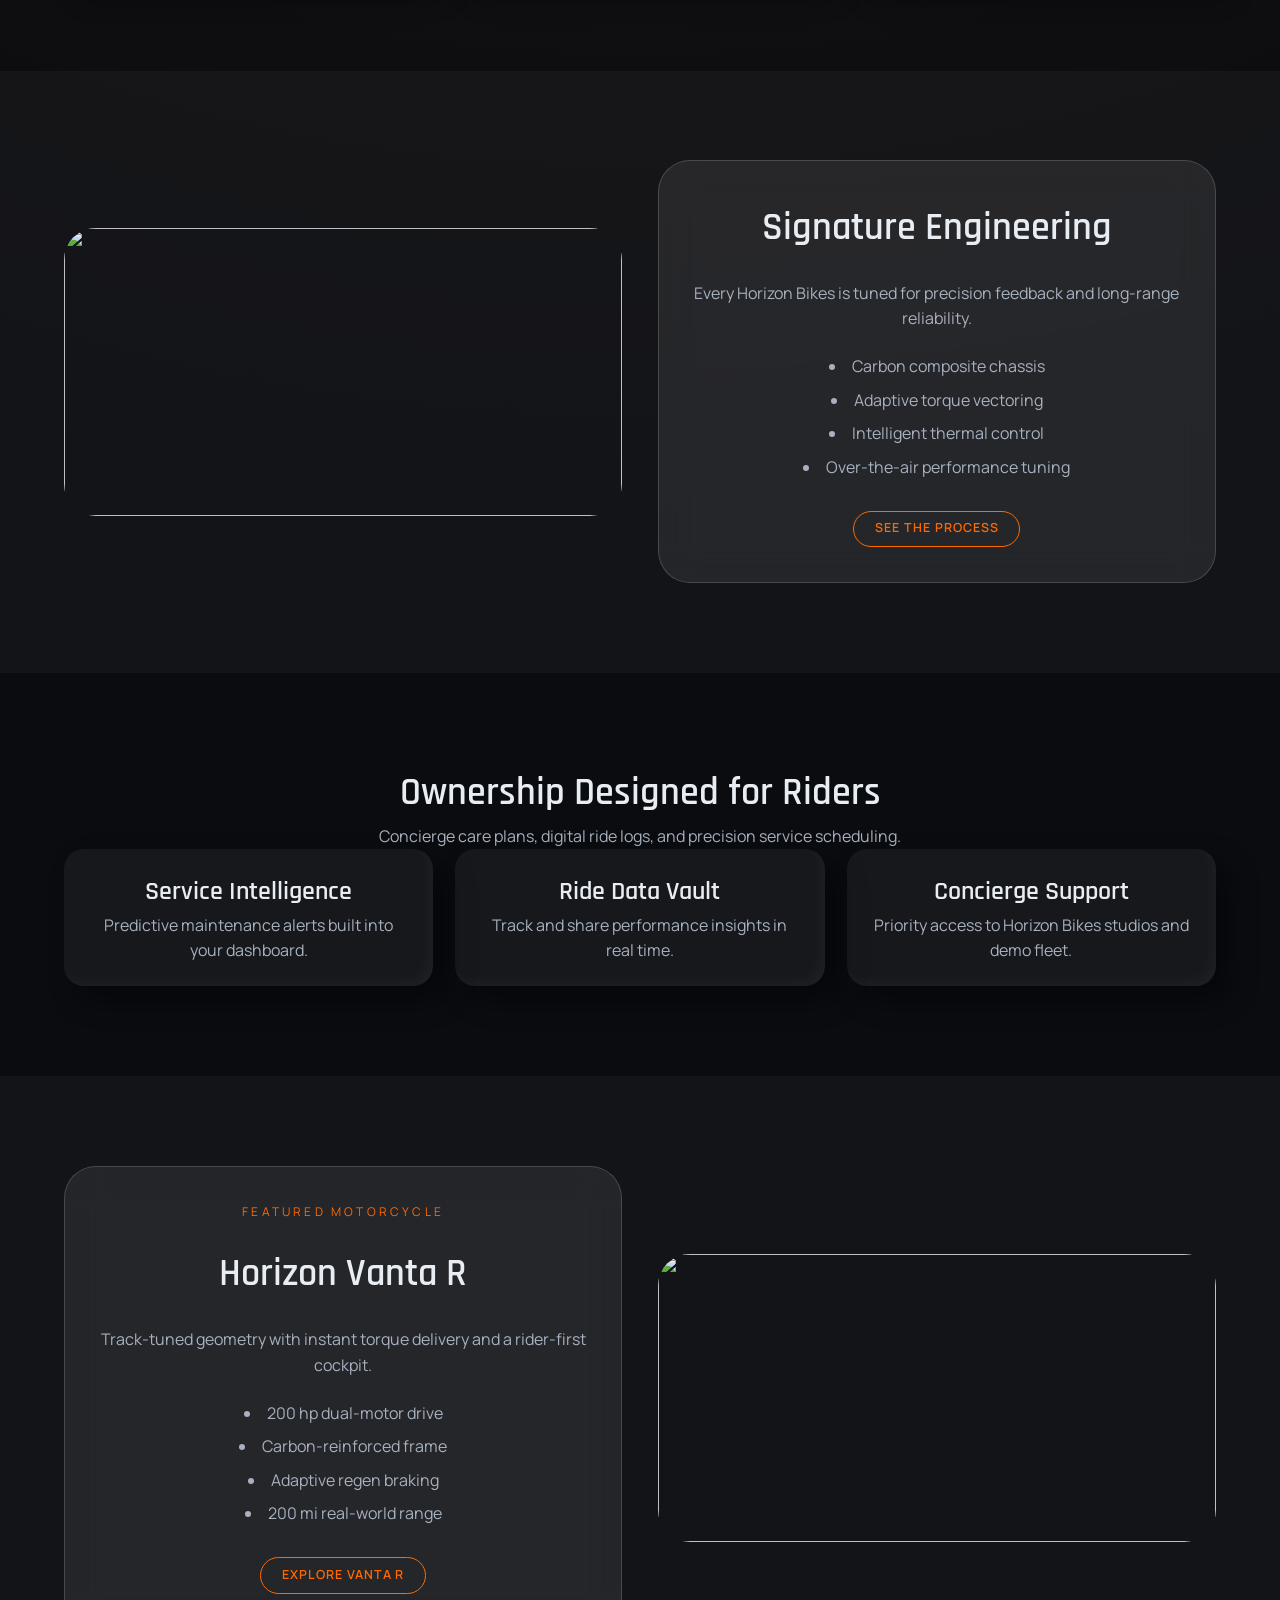
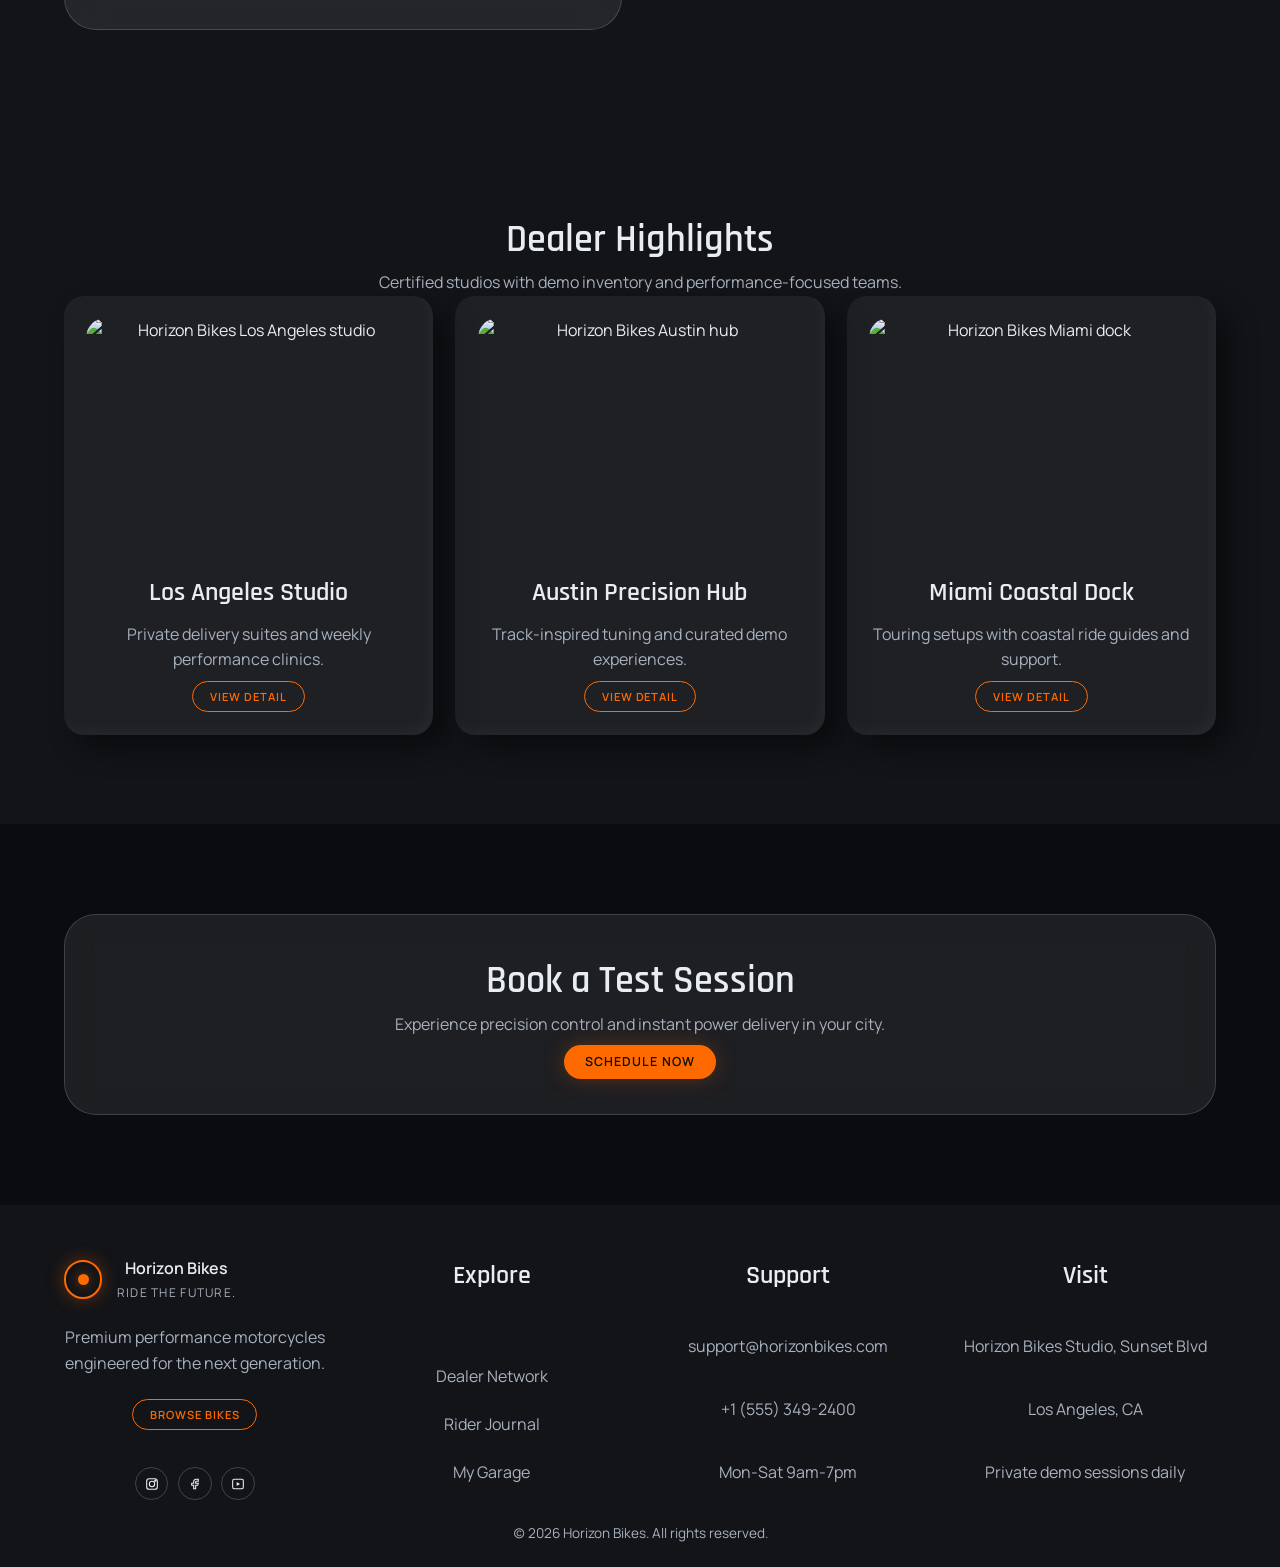
==== commit 9b8202f6: "Initial commit" ====
--- a/index.html
+++ b/index.html
@@ -36,6 +36,14 @@
               <path d="M12 2v3M12 19v3M2 12h3M19 12h3M4.5 4.5l2.2 2.2M17.3 17.3l2.2 2.2M4.5 19.5l2.2-2.2M17.3 6.7l2.2-2.2"></path>
             </svg>
           </button>
+          <button class="nav-dashboard-icon" type="button" aria-label="Open navigation menu" aria-controls="mobile-menu" aria-expanded="false">
+            <svg viewBox="0 0 24 24" aria-hidden="true" focusable="false">
+              <rect x="4" y="4" width="7" height="7" rx="1"></rect>
+              <rect x="13" y="4" width="7" height="7" rx="1"></rect>
+              <rect x="4" y="13" width="7" height="7" rx="1"></rect>
+              <rect x="13" y="13" width="7" height="7" rx="1"></rect>
+            </svg>
+          </button>
           <a class="btn btn-outline btn-small" href="login.html">Login</a>
           <a class="btn btn-small" href="register.html">Register</a>
           <button class="menu-toggle" id="menu-toggle" type="button" aria-expanded="false" aria-controls="mobile-menu" aria-label="Open menu">
@@ -56,7 +64,7 @@
           <a class="nav-link" data-close href="portal-bikes.html">My Bikes</a>
           <a class="nav-link" data-close href="portal-service.html">Service</a>
           <a class="nav-link" data-close href="contact.html">Contact</a>
-          <a class="nav-link" data-close href="dashboard.html">Dashboard</a>
+         
         </div>
         <div class="menu-actions center">
           <a class="btn btn-outline" data-close href="login.html">Login</a>
@@ -155,7 +163,7 @@
     <section class="section alt">
       <div class="container split-grid">
         <div class="glass image-tile">
-          <img src="https://images.pexels.com/photos/1715193/pexels-photo-1715193.jpeg?auto=compress&cs=tinysrgb&w=1600" alt="Horizon Bikes engineering details" />
+          <img src="https://images.unsplash.com/photo-1449426468159-d96dbf08f19f?fm=jpg&q=60&w=3000&auto=format&fit=crop&ixlib=rb-4.1.0&ixid=M3wxMjA3fDB8MHxzZWFyY2h8M3x8bW90b3JiaWtlfGVufDB8fDB8fHww" />
         </div>
         <div class="glass hero-panel stack">
           <h2>Signature Engineering</h2>
--- a/style.css
+++ b/style.css
@@ -37,6 +37,12 @@
   padding: 0;
 }
 
+html,
+body {
+  max-width: 100%;
+  overflow-x: hidden;
+}
+
 body {
   --bg: var(--bg-dark);
   --surface: var(--surface-dark);
@@ -284,11 +290,13 @@
   display: flex;
   align-items: center;
   gap: var(--space-2);
+  min-width: 0;
 }
 
 .brand-text {
   display: grid;
   gap: 0.1rem;
+  min-width: 0;
 }
 
 .brand-name {
@@ -313,6 +321,7 @@
 .nav-bar {
   background: rgba(5,7,10,0.72);
   border-bottom: 1px solid rgba(255,255,255,0.08);
+  width: 100%;
 }
 
 body[data-theme="light"] .nav-bar {
@@ -325,6 +334,7 @@
   align-items: center;
   gap: var(--space-3);
   padding: 1rem 0;
+  max-width: 100%;
 }
 
 .nav-links {
@@ -349,10 +359,38 @@
   display: flex;
   align-items: center;
   gap: var(--space-2);
+  flex-shrink: 0;
+  min-width: 0;
 }
 
 .nav-actions .theme-toggle {
   margin-left: 0.4rem;
+  order: 2;
+}
+
+.nav-actions .menu-toggle {
+  order: 4;
+}
+
+.nav-actions .nav-dashboard-icon {
+  display: none;
+  align-items: center;
+  justify-content: center;
+  width: 2.2rem;
+  height: 2.2rem;
+  color: var(--text);
+  background: transparent;
+  border: none;
+  padding: 0;
+  cursor: pointer;
+}
+
+.nav-actions .nav-dashboard-icon svg {
+  width: 1.2rem;
+  height: 1.2rem;
+  stroke: currentColor;
+  fill: none;
+  stroke-width: 1.6;
 }
 
 .menu-toggle {
@@ -379,15 +417,21 @@
   position: fixed;
   inset: 0;
   background: rgba(2,4,8,0.7);
-  display: none;
+  display: flex;
   justify-content: center;
   align-items: flex-start;
   padding: 5rem 0 2rem;
   z-index: 200;
+  opacity: 0;
+  visibility: hidden;
+  pointer-events: none;
+  transition: opacity 0.2s ease;
 }
 
 .mobile-menu.open {
-  display: flex;
+  opacity: 1;
+  visibility: visible;
+  pointer-events: auto;
 }
 
 .menu-panel {
@@ -398,6 +442,14 @@
   max-height: calc(100vh - 7rem);
   overflow-y: auto;
   background: rgba(5,7,12,0.92);
+  transform: translateY(-12px);
+  opacity: 0;
+  transition: transform 0.2s ease, opacity 0.2s ease;
+}
+
+.mobile-menu.open .menu-panel {
+  transform: translateY(0);
+  opacity: 1;
 }
 
 body[data-theme="light"] .menu-panel {
@@ -469,6 +521,10 @@
   padding: var(--space-4);
 }
 
+.hero-blog .container.glass {
+  padding: calc(var(--space-4) + 0.25rem) var(--space-4);
+}
+
 .hero-media {
   padding: var(--space-2);
 }
@@ -569,6 +625,18 @@
   margin-top: var(--space-2);
 }
 
+.portal-bikes-page .card-meta + .center {
+  margin-top: var(--space-2);
+}
+
+.portal-bikes-page .delivery-card .center {
+  margin-top: var(--space-3);
+}
+
+.portal-bikes-page .grid-cards .btn {
+  min-width: 10.5rem;
+}
+
 .list {
   list-style: disc;
   list-style-position: inside;
@@ -586,10 +654,19 @@
 }
 
 .image-tile img {
+  width: 100%;
   height: clamp(12rem, 30vw, 18rem);
   object-fit: cover;
   border-radius: var(--radius-l);
   margin-inline: auto;
+}
+
+.glass.image-tile,
+.glass.hero-media {
+  background: transparent;
+  border: none;
+  box-shadow: none;
+  backdrop-filter: none;
 }
 
 .feature-grid {
@@ -875,6 +952,12 @@
   text-align: center;
 }
 
+.site-footer .list {
+  list-style: none;
+  padding: 0;
+  margin: 0;
+}
+
 .footer-brand {
   display: inline-flex;
   align-items: center;
@@ -952,6 +1035,54 @@
   gap: var(--space-3);
 }
 
+.portal-bikes-page .grid-cards .neo-card.card {
+  padding: calc(var(--space-3) + 0.25rem);
+}
+
+.portal-bikes-page .upcoming-service {
+  padding: calc(var(--space-3) + 0.4rem);
+}
+
+.portal-bikes-page .upcoming-service .center {
+  margin-top: var(--space-2);
+}
+
+.portal-bikes-page .upcoming-service .btn {
+  padding: 0.5rem 1.15rem;
+  font-size: 0.72rem;
+}
+
+.portal-service-page .next-appointment {
+  padding: calc(var(--space-3) + 0.5rem);
+}
+
+.portal-service-page .next-appointment .center {
+  margin-top: var(--space-2);
+}
+
+.portal-service-page .reschedule-btn {
+  padding: 0.5rem 1.2rem;
+  font-size: 0.72rem;
+}
+
+.dashboard-page .dashboard-grid {
+  display: grid;
+  gap: var(--space-3);
+}
+
+.dashboard-page .upcoming-actions {
+  padding: calc(var(--space-3) + 0.5rem);
+}
+
+.dashboard-page .upcoming-actions .center {
+  margin-top: var(--space-2);
+}
+
+.dashboard-page .upcoming-actions .btn {
+  padding: 0.5rem 1.2rem;
+  font-size: 0.72rem;
+}
+
 .table {
   width: 100%;
   border-collapse: collapse;
@@ -983,6 +1114,45 @@
   margin-inline: auto;
 }
 
+.home-2-page .section.cta .container.glass {
+  padding: calc(var(--space-4) + 0.4rem) var(--space-4);
+}
+
+.home-2-page .section.cta .center {
+  margin-top: var(--space-2);
+}
+
+.dealer-detail-page .hero-dealer .hero-copy .center {
+  margin-top: var(--space-2);
+}
+
+.dealer-detail-page .team-panel {
+  padding: calc(var(--space-3) + 0.4rem);
+}
+
+.dealer-detail-page .team-panel .center {
+  margin-top: var(--space-2);
+}
+
+.motorcycles-page .grid-cards {
+  align-items: stretch;
+}
+
+.motorcycles-page .grid-cards .card {
+  display: flex;
+  flex-direction: column;
+  height: 100%;
+}
+
+.motorcycles-page .grid-cards .card .center {
+  margin-top: auto;
+  padding-top: var(--space-2);
+}
+
+.motorcycle-detail-page .performance-modules .center {
+  margin-top: var(--space-3);
+}
+
 .gallery-grid {
   grid-template-columns: repeat(auto-fit, minmax(14rem, 1fr));
 }
@@ -1000,11 +1170,25 @@
   }
 
   .menu-toggle {
-    display: flex;
+    display: none;
   }
 
   .nav-actions .btn {
     display: none;
+  }
+
+  .nav-actions {
+    margin-left: auto;
+  }
+
+  .nav-actions .theme-toggle {
+    margin-left: 0;
+    order: 2;
+  }
+
+  .nav-actions .nav-dashboard-icon {
+    display: inline-flex;
+    order: 1;
   }
 
   .dashboard-shell {
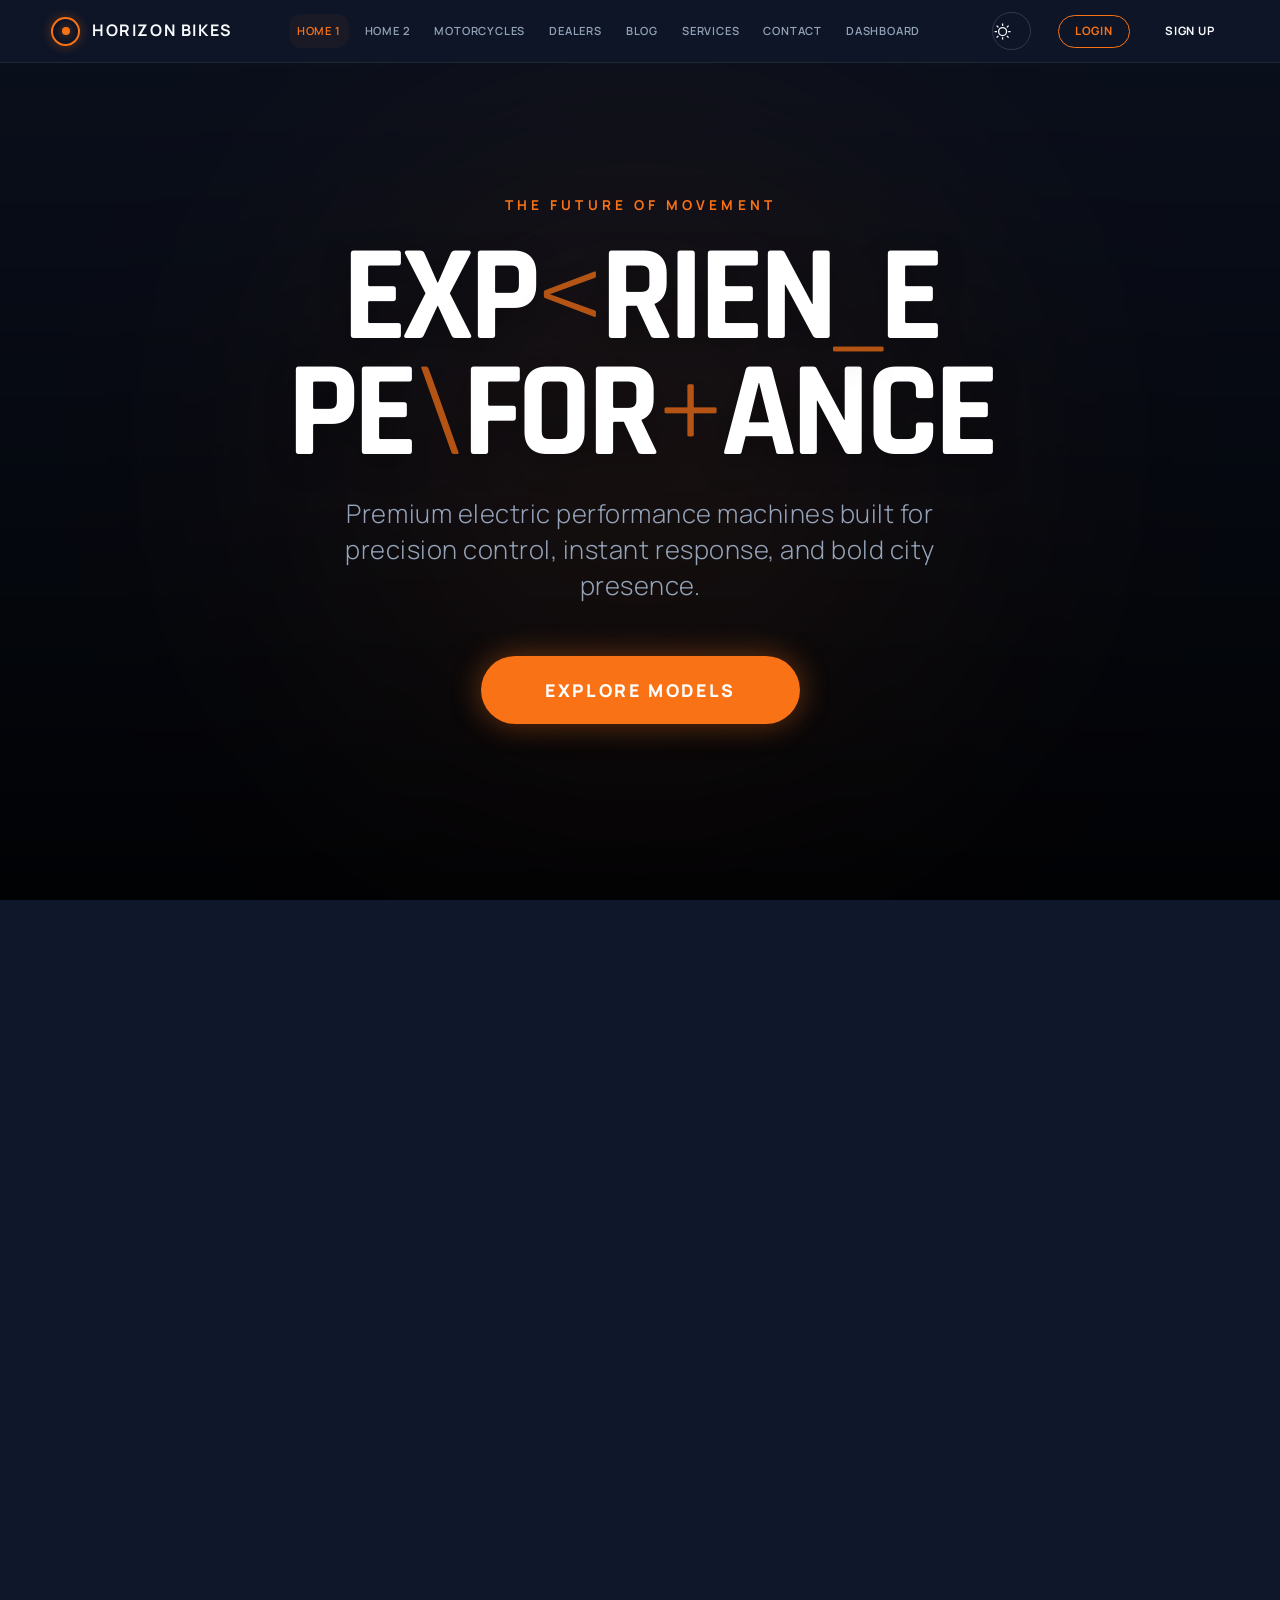
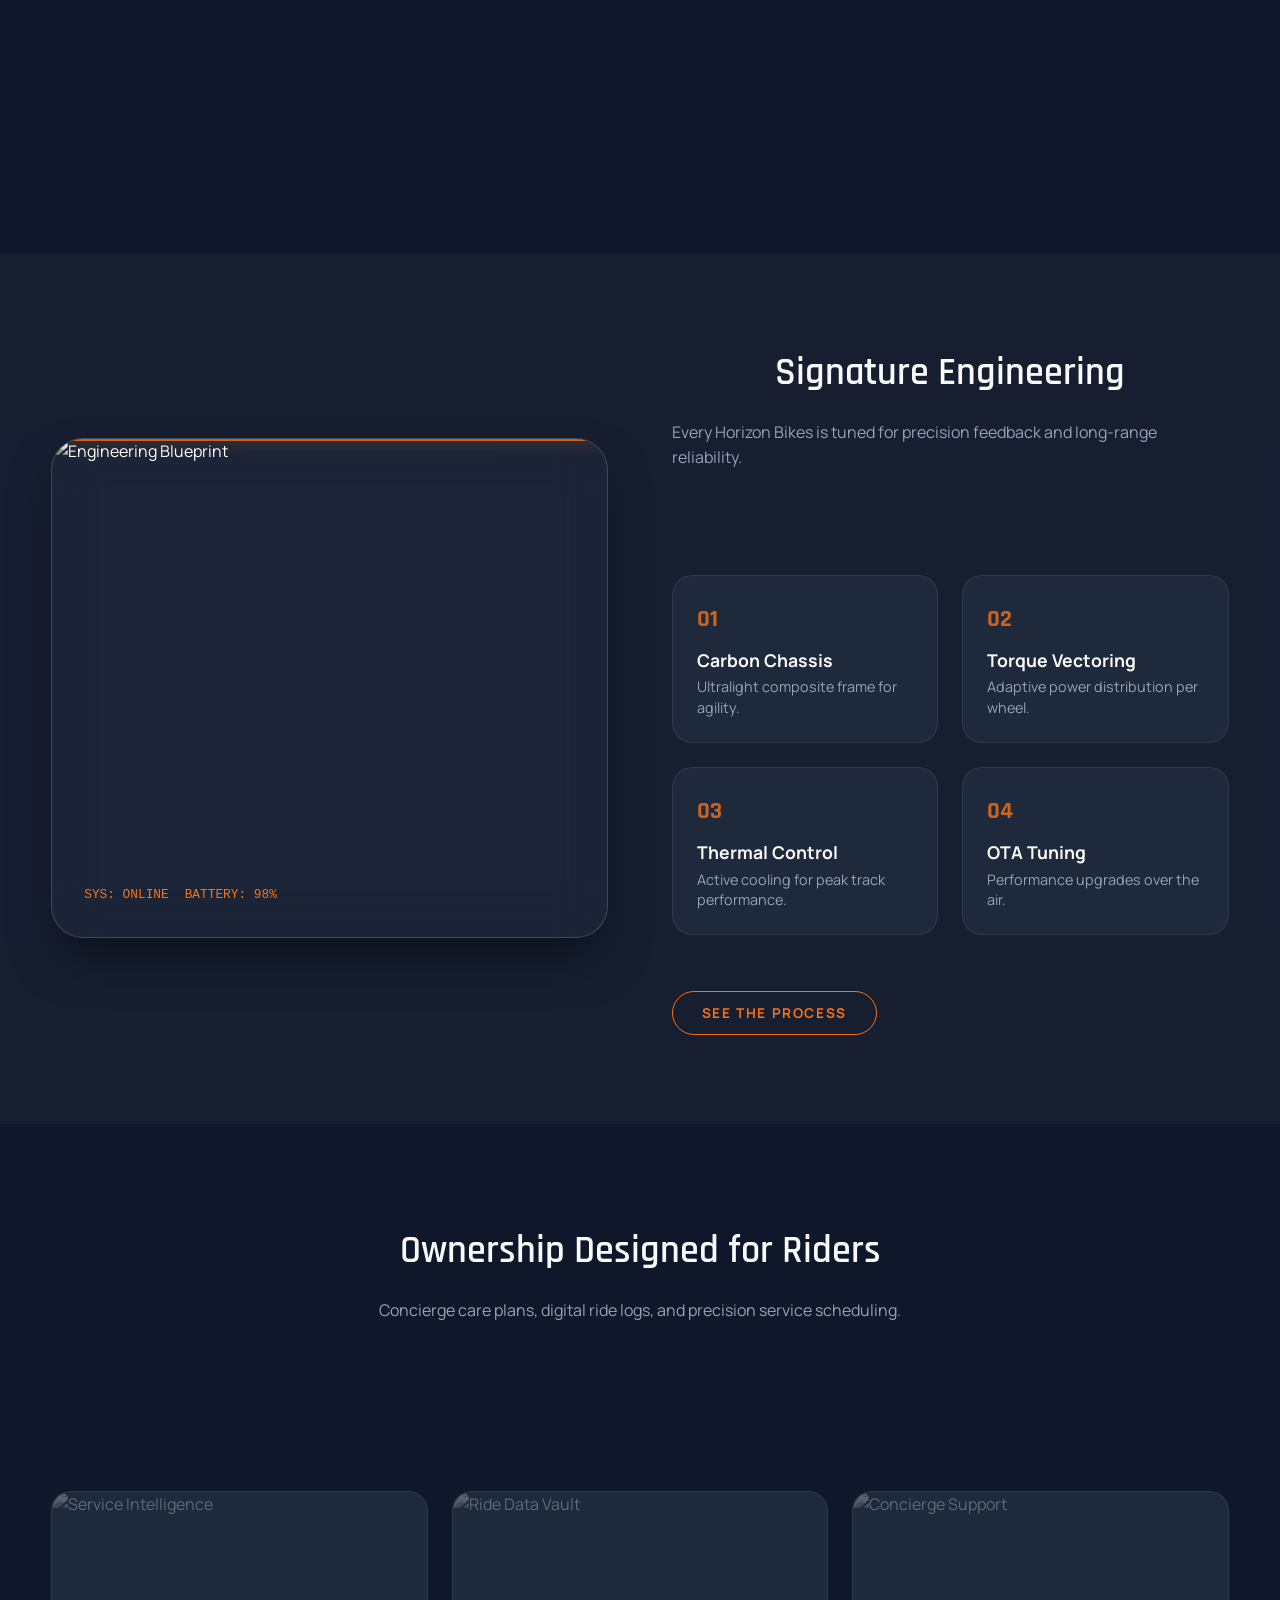
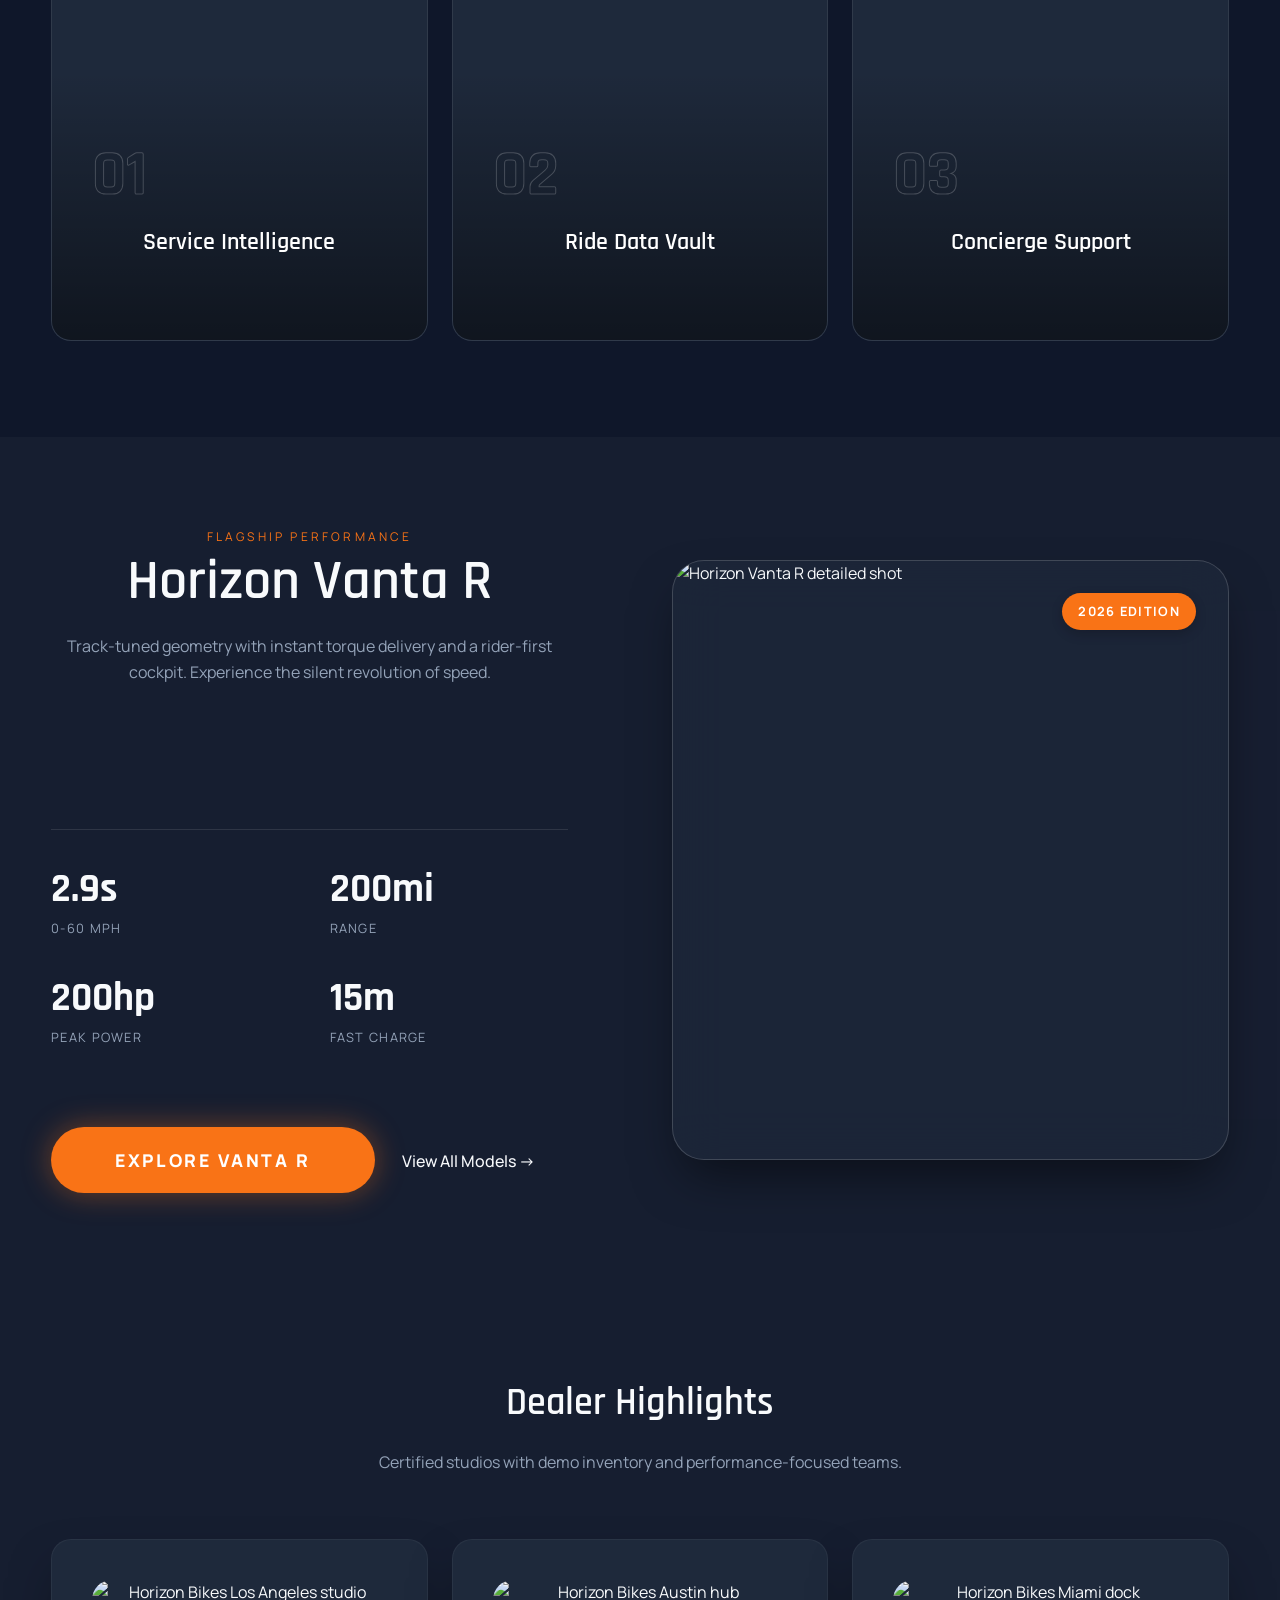
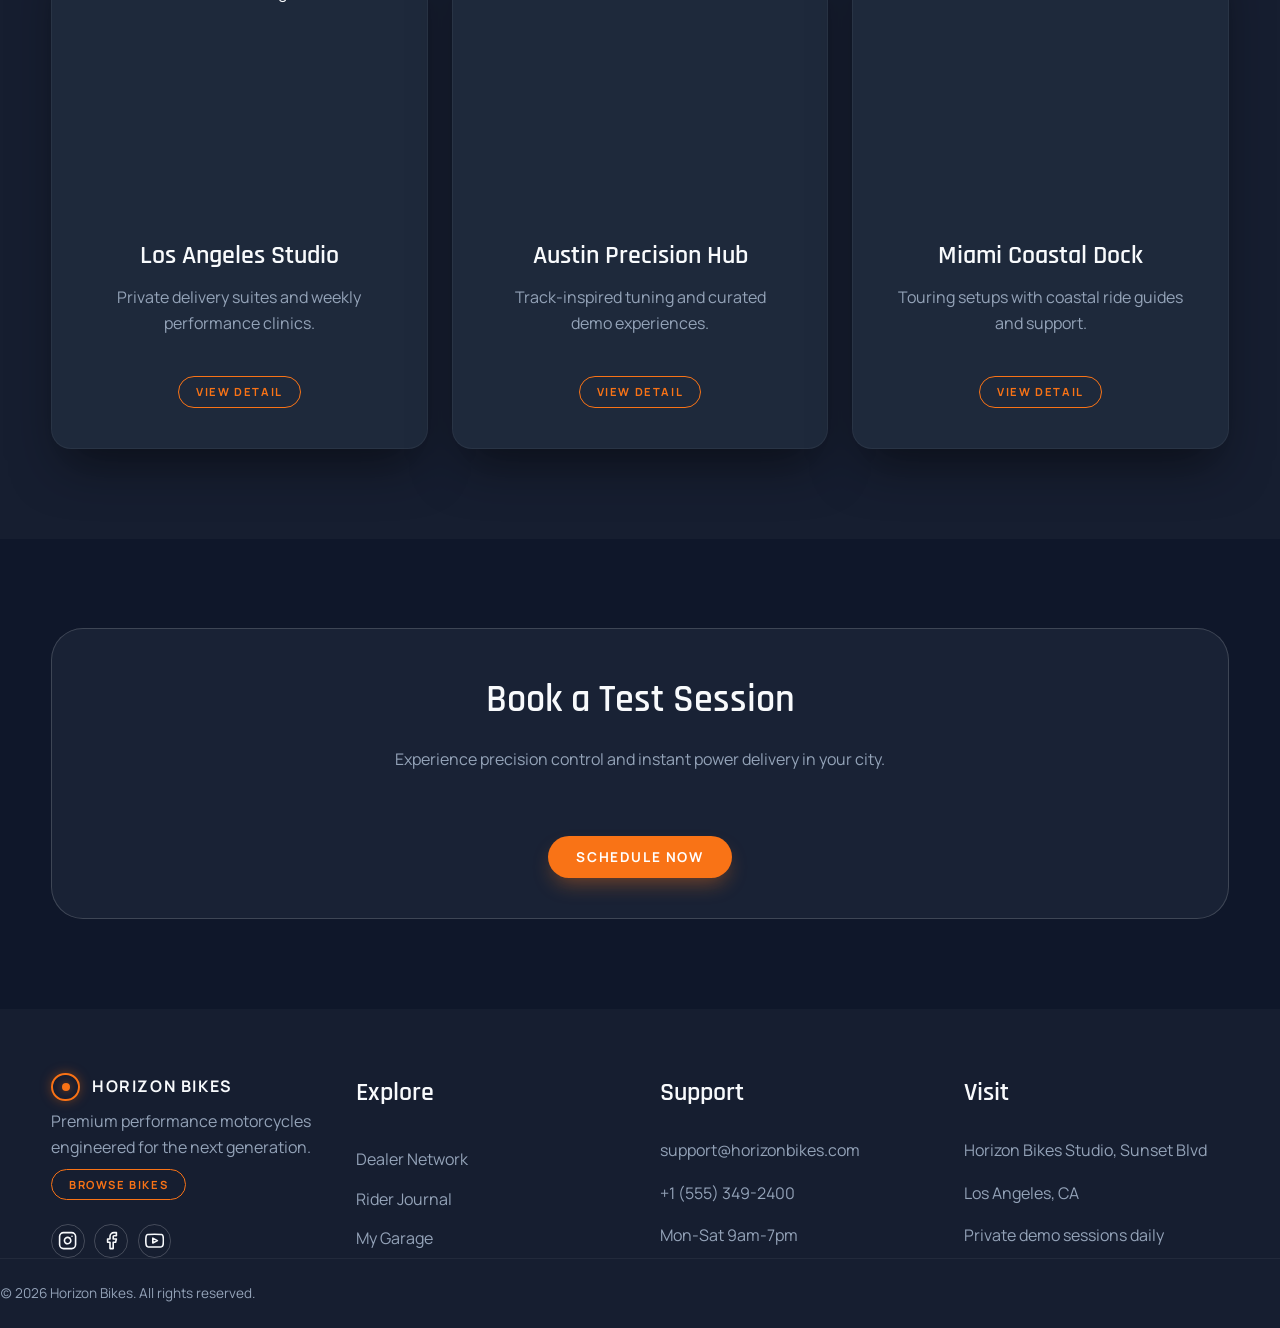
==== commit 671ab2b4: "Update site content: Add new premium animations and styles, including energy streak background and l" ====
--- a/index.html
+++ b/index.html
@@ -1,52 +1,49 @@
 ﻿<!doctype html>
 <html lang="en">
+
 <head>
   <meta charset="UTF-8" />
   <meta name="viewport" content="width=device-width, initial-scale=1.0" />
   <title>Horizon Bikes | Home</title>
+  <link rel="icon" type="image/png" href="image/favicon.png" />
+  <link rel="icon" type="image/png" href="image/favicon.png" />
   <link rel="stylesheet" href="style.css" />
 </head>
+
 <body class="page">
   <header class="site-header">
     <div class="nav-bar">
       <div class="container nav-inner">
         <a class="brand" href="index.html">
-          <span class="logo-mark" aria-hidden="true"></span>
-          <span class="brand-text">
+          <div class="logo-mark" aria-hidden="true"></div>
+          <div class="brand-text">
             <span class="brand-name">Horizon Bikes</span>
-
-            <span class="brand-tag">Ride the Future.</span>
-          </span>
+          </div>
         </a>
-        <nav class="nav-links" aria-label="Primary">
-          <a class="nav-link" href="index.html">Home</a>
+        <nav class="nav-links" aria-label="Main Navigation">
+          <a class="nav-link" href="index.html">Home 1</a>
           <a class="nav-link" href="home-2.html">Home 2</a>
           <a class="nav-link" href="motorcycles.html">Motorcycles</a>
           <a class="nav-link" href="dealers.html">Dealers</a>
           <a class="nav-link" href="blog.html">Blog</a>
-          <a class="nav-link" href="portal-bikes.html">My Bikes</a>
-          <a class="nav-link" href="portal-service.html">Service</a>
+          <a class="nav-link" href="services.html">Services</a>
           <a class="nav-link" href="contact.html">Contact</a>
           <a class="nav-link" href="dashboard.html">Dashboard</a>
         </nav>
         <div class="nav-actions">
-          <button class="icon-btn theme-toggle" id="theme-toggle" type="button" aria-pressed="false" aria-label="Toggle theme">
+          <a class="nav-btn nav-btn-outline" href="login.html">Login</a>
+          <a class="nav-btn" href="register.html">Sign Up</a>
+          <button class="icon-btn theme-toggle" id="theme-toggle" type="button" aria-pressed="false"
+            aria-label="Toggle theme">
             <svg viewBox="0 0 24 24" aria-hidden="true" focusable="false">
               <circle cx="12" cy="12" r="5"></circle>
-              <path d="M12 2v3M12 19v3M2 12h3M19 12h3M4.5 4.5l2.2 2.2M17.3 17.3l2.2 2.2M4.5 19.5l2.2-2.2M17.3 6.7l2.2-2.2"></path>
+              <path
+                d="M12 2v3M12 19v3M2 12h3M19 12h3M4.5 4.5l2.2 2.2M17.3 17.3l2.2 2.2M4.5 19.5l2.2-2.2M17.3 6.7l2.2-2.2">
+              </path>
             </svg>
           </button>
-          <button class="nav-dashboard-icon" type="button" aria-label="Open navigation menu" aria-controls="mobile-menu" aria-expanded="false">
-            <svg viewBox="0 0 24 24" aria-hidden="true" focusable="false">
-              <rect x="4" y="4" width="7" height="7" rx="1"></rect>
-              <rect x="13" y="4" width="7" height="7" rx="1"></rect>
-              <rect x="4" y="13" width="7" height="7" rx="1"></rect>
-              <rect x="13" y="13" width="7" height="7" rx="1"></rect>
-            </svg>
-          </button>
-          <a class="btn btn-outline btn-small" href="login.html">Login</a>
-          <a class="btn btn-small" href="register.html">Register</a>
-          <button class="menu-toggle" id="menu-toggle" type="button" aria-expanded="false" aria-controls="mobile-menu" aria-label="Open menu">
+          <button class="menu-toggle" id="menu-toggle" type="button" aria-expanded="false" aria-controls="mobile-menu"
+            aria-label="Open menu">
             <span></span><span></span><span></span>
           </button>
         </div>
@@ -56,63 +53,55 @@
       <div class="menu-panel glass">
         <button class="icon-btn menu-close" type="button" data-close aria-label="Close menu">X</button>
         <div class="menu-links">
-          <a class="nav-link" data-close href="index.html">Home</a>
+          <a class="nav-link" data-close href="index.html">Home 1</a>
           <a class="nav-link" data-close href="home-2.html">Home 2</a>
           <a class="nav-link" data-close href="motorcycles.html">Motorcycles</a>
           <a class="nav-link" data-close href="dealers.html">Dealers</a>
           <a class="nav-link" data-close href="blog.html">Blog</a>
-          <a class="nav-link" data-close href="portal-bikes.html">My Bikes</a>
-          <a class="nav-link" data-close href="portal-service.html">Service</a>
+          <a class="nav-link" data-close href="services.html">Services</a>
           <a class="nav-link" data-close href="contact.html">Contact</a>
-         
+          <a class="nav-link" data-close href="dashboard.html">Dashboard</a>
         </div>
         <div class="menu-actions center">
-          <a class="btn btn-outline" data-close href="login.html">Login</a>
-          <a class="btn" data-close href="register.html">Register</a>
+          <a class="nav-btn nav-btn-outline" data-close href="login.html">Login</a>
+          <a class="nav-btn" data-close href="register.html">Sign Up</a>
         </div>
       </div>
     </div>
   </header>
 
   <main>
-    <section class="hero hero-split">
-      <div class="hero-bg" style="background-image: url('https://images.unsplash.com/photo-1558981806-ec527fa84c39?auto=format&fit=crop&w=1600&q=80');"></div>
-      <div class="container hero-grid">
-        <div class="glass hero-panel stack">
-          <p class="eyebrow">Performance engineered</p>
-          <h1>Horizon Bikes</h1>
-          <p>Premium electric performance machines built for precision control, instant response, and bold city presence.</p>
-          <div class="center">
-            <a class="btn" href="motorcycles.html">Explore Models</a>
-          </div>
-          <div class="stat-row">
-            <div class="neo-card">
-              <h3>2.7s</h3>
-              <p>0-60 launch</p>
-            </div>
-            <div class="neo-card">
-              <h3>230 mi</h3>
-              <p>Real range</p>
-            </div>
-            <div class="neo-card">
-              <h3>205 hp</h3>
-              <p>Peak output</p>
-            </div>
-          </div>
-        </div>
-        <div class="glass hero-media">
-          <img src="https://images.unsplash.com/photo-1609630875171-b1321377ee65?auto=format&fit=crop&w=1600&q=80" />
-        </div>
-      </div>
-    </section>
-
-    <section class="section">
+    <section class="hero-premium parallax-container" style="height: 100vh; padding: 0;">
+      <!-- Parallax Layers -->
+      <div class="parallax-layer parallax-layer-bg" data-speed="0.2"
+        style="background-image: url('https://images.unsplash.com/photo-1558981806-ec527fa84c39?auto=format&fit=crop&w=1600&q=80');">
+      </div>
+
+      <div class="hero-overlay"></div>
+      <div class="hero-motion-shape"></div>
+
+      <div class="container hero-content">
+        <div class="hero-text-stack">
+          <p class="hero-eyebrow">The Future of Movement</p>
+          <h1 class="hero-title">Experience <br> Performance</h1>
+          <p class="hero-subtitle">Premium electric performance machines built for precision control, instant response,
+            and bold city presence.</p>
+          <div class="hero-actions">
+            <a class="btn-premium" href="motorcycles.html">Explore Models</a>
+          </div>
+        </div>
+      </div>
+
+    </section>
+
+    <section class="section reveal">
       <div class="container">
         <h2>Performance Lineup</h2>
         <p>Signature builds tuned for street agility, touring endurance, and track focus.</p>
         <div class="grid grid-3">
           <article class="neo-card card">
-            <img src="https://images.unsplash.com/photo-1568772585407-9361f9bf3a87?auto=format&fit=crop&w=1600&q=80" alt="NRX Pulse 900" />
+            <img src="https://images.unsplash.com/photo-1568772585407-9361f9bf3a87?auto=format&fit=crop&w=1600&q=80"
+              alt="NRX Pulse 900" />
             <div class="card-body">
               <h3>NRX Pulse 900</h3>
               <p>Hyper-naked chassis with torque-heavy acceleration.</p>
@@ -127,7 +116,8 @@
             </div>
           </article>
           <article class="neo-card card">
-            <img src="https://images.unsplash.com/photo-1524591652733-73fa1ae7b5ee?auto=format&fit=crop&w=1600&q=80" alt="NRX Aurora GT" />
+            <img src="https://images.unsplash.com/photo-1524591652733-73fa1ae7b5ee?auto=format&fit=crop&w=1600&q=80"
+              alt="NRX Aurora GT" />
             <div class="card-body">
               <h3>NRX Aurora GT</h3>
               <p>Long-range touring with adaptive suspension.</p>
@@ -142,7 +132,8 @@
             </div>
           </article>
           <article class="neo-card card">
-            <img src="https://images.unsplash.com/photo-1558981806-ec527fa84c39?auto=format&fit=crop&w=1600&q=80" alt="NRX Ion R" />
+            <img src="https://images.unsplash.com/photo-1558981806-ec527fa84c39?auto=format&fit=crop&w=1600&q=80"
+              alt="NRX Ion R" />
             <div class="card-body">
               <h3>NRX Ion R</h3>
               <p>Track-grade acceleration with telemetry control.</p>
@@ -160,77 +151,153 @@
       </div>
     </section>
 
-    <section class="section alt">
-      <div class="container split-grid">
-        <div class="glass image-tile">
-          <img src="https://images.unsplash.com/photo-1449426468159-d96dbf08f19f?fm=jpg&q=60&w=3000&auto=format&fit=crop&ixlib=rb-4.1.0&ixid=M3wxMjA3fDB8MHxzZWFyY2h8M3x8bW90b3JiaWtlfGVufDB8fDB8fHww" />
-        </div>
-        <div class="glass hero-panel stack">
-          <h2>Signature Engineering</h2>
-          <p>Every Horizon Bikes is tuned for precision feedback and long-range reliability.</p>
-          <ul class="list">
-            <li>Carbon composite chassis</li>
-            <li>Adaptive torque vectoring</li>
-            <li>Intelligent thermal control</li>
-            <li>Over-the-air performance tuning</li>
-          </ul>
-          <div class="center">
+    <section class="section alt reveal engineering-section">
+      <div class="container engineering-layout">
+        <div class="eng-visual glass">
+          <img
+            src="https://images.unsplash.com/photo-1449426468159-d96dbf08f19f?fm=jpg&q=60&w=3000&auto=format&fit=crop&ixlib=rb-4.1.0&ixid=M3wxMjA3fDB8MHxzZWFyY2h8M3x8bW90b3JiaWtlfGVufDB8fDB8fHww"
+            alt="Engineering Blueprint" />
+          <div class="eng-scan-line"></div>
+          <div class="eng-overlay-data">
+            <span>SYS: ONLINE</span>
+            <span>BATTERY: 98%</span>
+          </div>
+        </div>
+        <div class="eng-content stack">
+          <div>
+            <h2>Signature Engineering</h2>
+            <p style="text-align: left; max-width: 100%;">Every Horizon Bikes is tuned for precision feedback and
+              long-range reliability.</p>
+          </div>
+          <div class="eng-features">
+            <div class="eng-card">
+              <span class="eng-number">01</span>
+              <h4>Carbon Chassis</h4>
+              <p>Ultralight composite frame for agility.</p>
+            </div>
+            <div class="eng-card">
+              <span class="eng-number">02</span>
+              <h4>Torque Vectoring</h4>
+              <p>Adaptive power distribution per wheel.</p>
+            </div>
+            <div class="eng-card">
+              <span class="eng-number">03</span>
+              <h4>Thermal Control</h4>
+              <p>Active cooling for peak track performance.</p>
+            </div>
+            <div class="eng-card">
+              <span class="eng-number">04</span>
+              <h4>OTA Tuning</h4>
+              <p>Performance upgrades over the air.</p>
+            </div>
+          </div>
+          <div class="eng-action">
             <a class="btn btn-outline" href="blog-detail.html">See the Process</a>
           </div>
         </div>
       </div>
     </section>
 
-    <section class="section">
-      <div class="container">
-        <h2>Ownership Designed for Riders</h2>
-        <p>Concierge care plans, digital ride logs, and precision service scheduling.</p>
-        <div class="grid grid-3">
-          <div class="neo-card">
-            <h3>Service Intelligence</h3>
-            <p>Predictive maintenance alerts built into your dashboard.</p>
-          </div>
-          <div class="neo-card">
-            <h3>Ride Data Vault</h3>
-            <p>Track and share performance insights in real time.</p>
-          </div>
-          <div class="neo-card">
-            <h3>Concierge Support</h3>
-            <p>Priority access to Horizon Bikes studios and demo fleet.</p>
-          </div>
-        </div>
-      </div>
-    </section>
-
-    <section class="section alt">
-      <div class="container split-grid">
-        <div class="glass hero-panel stack">
-          <p class="eyebrow">Featured motorcycle</p>
-          <h2>Horizon Vanta R</h2>
-          <p>Track-tuned geometry with instant torque delivery and a rider-first cockpit.</p>
-          <ul class="list">
-            <li>200 hp dual-motor drive</li>
-            <li>Carbon-reinforced frame</li>
-            <li>Adaptive regen braking</li>
-            <li>200 mi real-world range</li>
-          </ul>
-          <div class="center">
-            <a class="btn btn-outline" href="motorcycle-detail.html">Explore Vanta R</a>
-          </div>
-        </div>
-        <div class="glass image-tile">
-          <img src="https://images.pexels.com/photos/1715193/pexels-photo-1715193.jpeg?auto=compress&cs=tinysrgb&w=1600" />
-        </div>
-      </div>
-    </section>
-
-    <section class="section alt">
+    <section class="section reveal ownership-section">
+      <div class="container stack">
+        <div class="ownership-header">
+          <h2>Ownership Designed for Riders</h2>
+          <p>Concierge care plans, digital ride logs, and precision service scheduling.</p>
+        </div>
+        <div class="ownership-gallery">
+          <div class="own-card" tabindex="0">
+            <img class="background-image"
+              src="https://images.unsplash.com/photo-1558981403-c5f9899a28bc?auto=format&fit=crop&w=800&q=80"
+              alt="Service Intelligence" />
+            <div class="own-card-inner">
+              <span class="own-step">01</span>
+              <h3>Service Intelligence</h3>
+              <p>Predictive maintenance alerts built into your dashboard.</p>
+            </div>
+          </div>
+
+          <div class="own-card" tabindex="0">
+            <img class="background-image"
+              src="https://images.unsplash.com/photo-1568772585407-9361f9bf3a87?auto=format&fit=crop&w=800&q=80"
+              alt="Ride Data Vault" />
+            <div class="own-card-inner">
+              <span class="own-step">02</span>
+              <h3>Ride Data Vault</h3>
+              <p>Track and share performance insights in real time.</p>
+            </div>
+          </div>
+
+          <div class="own-card" tabindex="0">
+            <img class="background-image"
+              src="https://images.unsplash.com/photo-1544620347-c4fd4a3d5957?auto=format&fit=crop&w=800&q=80"
+              alt="Concierge Support" />
+            <div class="own-card-inner">
+              <span class="own-step">03</span>
+              <h3>Concierge Support</h3>
+              <p>Priority access to Horizon Bikes studios and demo fleet.</p>
+            </div>
+          </div>
+
+        </div>
+      </div>
+    </section>
+
+    <section class="section alt reveal vanta-showcase-section">
+      <div class="container vanta-layout">
+        <div class="vanta-content stack">
+          <div class="vanta-header">
+            <span class="eyebrow" style="color: var(--accent); margin-bottom: 0.5rem; display: block;">Flagship
+              Performance</span>
+            <h2>Horizon Vanta R</h2>
+            <p>Track-tuned geometry with instant torque delivery and a rider-first cockpit. Experience the silent
+              revolution of speed.</p>
+          </div>
+
+          <div class="vanta-specs">
+            <div class="v-spec">
+              <span class="v-val">2.9s</span>
+              <span class="v-label">0-60 mph</span>
+            </div>
+            <div class="v-spec">
+              <span class="v-val">200mi</span>
+              <span class="v-label">Range</span>
+            </div>
+            <div class="v-spec">
+              <span class="v-val">200hp</span>
+              <span class="v-label">Peak Power</span>
+            </div>
+            <div class="v-spec">
+              <span class="v-val">15m</span>
+              <span class="v-label">Fast Charge</span>
+            </div>
+          </div>
+
+          <div class="vanta-actions">
+            <a class="btn btn-premium" href="motorcycle-detail.html">Explore Vanta R</a>
+            <a class="text-link" href="motorcycles.html"
+              style="margin-left: 1.5rem; color: var(--text); font-weight: 500; text-decoration: none;">View All Models
+              &rarr;</a>
+          </div>
+        </div>
+
+        <div class="vanta-visual glass">
+          <img src="https://images.pexels.com/photos/1715193/pexels-photo-1715193.jpeg?auto=compress&cs=tinysrgb&w=1600"
+            alt="Horizon Vanta R detailed shot" />
+          <div class="vanta-badge">
+            <span>2026 Edition</span>
+          </div>
+        </div>
+      </div>
+    </section>
+
+    <section class="section alt reveal">
       <div class="container">
         <h2>Dealer Highlights</h2>
         <p>Certified studios with demo inventory and performance-focused teams.</p>
         <div class="grid grid-3">
           <article class="neo-card card">
-            <img src="https://images.pexels.com/photos/31777100/pexels-photo-31777100.jpeg" alt="Horizon Bikes Los Angeles studio" />
+            <img src="https://images.pexels.com/photos/31777100/pexels-photo-31777100.jpeg"
+              alt="Horizon Bikes Los Angeles studio" />
             <div class="card-body">
               <h3>Los Angeles Studio</h3>
               <p>Private delivery suites and weekly performance clinics.</p>
@@ -240,7 +307,8 @@
             </div>
           </article>
           <article class="neo-card card">
-            <img src="https://images.pexels.com/photos/5192966/pexels-photo-5192966.jpeg" alt="Horizon Bikes Austin hub" />
+            <img src="https://images.pexels.com/photos/5192966/pexels-photo-5192966.jpeg"
+              alt="Horizon Bikes Austin hub" />
             <div class="card-body">
               <h3>Austin Precision Hub</h3>
               <p>Track-inspired tuning and curated demo experiences.</p>
@@ -250,7 +318,8 @@
             </div>
           </article>
           <article class="neo-card card">
-            <img src="https://images.pexels.com/photos/30640076/pexels-photo-30640076.jpeg" alt="Horizon Bikes Miami dock" />
+            <img src="https://images.pexels.com/photos/30640076/pexels-photo-30640076.jpeg"
+              alt="Horizon Bikes Miami dock" />
             <div class="card-body">
               <h3>Miami Coastal Dock</h3>
               <p>Touring setups with coastal ride guides and support.</p>
@@ -263,7 +332,7 @@
       </div>
     </section>
 
-    <section class="section">
+    <section class="section reveal">
       <div class="container glass hero-panel">
         <h2>Book a Test Session</h2>
         <p>Experience precision control and instant power delivery in your city.</p>
@@ -278,11 +347,10 @@
     <div class="container footer-grid">
       <div class="stack">
         <a class="brand" href="index.html">
-          <span class="logo-mark" aria-hidden="true"></span>
-          <span class="brand-text">
+          <div class="logo-mark" aria-hidden="true"></div>
+          <div class="brand-text">
             <span class="brand-name">Horizon Bikes</span>
-            <span class="brand-tag">Ride the Future.</span>
-          </span>
+          </div>
         </a>
         <p>Premium performance motorcycles engineered for the next generation.</p>
         <div class="center">
@@ -290,21 +358,26 @@
         </div>
         <div class="footer-social">
           <a href="#" aria-label="Horizon Bikes Instagram">
-            <svg viewBox="0 0 24 24" role="img" aria-hidden="true">
-              <rect x="4" y="4" width="16" height="16" rx="4"></rect>
-              <circle cx="12" cy="12" r="4"></circle>
-              <circle cx="17" cy="7" r="1"></circle>
+            <svg viewBox="0 0 24 24" fill="none" stroke="currentColor" stroke-width="2" stroke-linecap="round"
+              stroke-linejoin="round">
+              <rect x="2" y="2" width="20" height="20" rx="5" ry="5"></rect>
+              <path d="M16 11.37A4 4 0 1 1 12.63 8 4 4 0 0 1 16 11.37z"></path>
+              <line x1="17.5" y1="6.5" x2="17.51" y2="6.5"></line>
             </svg>
           </a>
           <a href="#" aria-label="Horizon Bikes Facebook">
-            <svg viewBox="0 0 24 24" role="img" aria-hidden="true">
-              <path d="M14 8h3V5h-3c-2.2 0-4 1.8-4 4v2H7v3h3v5h3v-5h3l1-3h-4V9c0-.6.4-1 1-1Z"></path>
+            <svg viewBox="0 0 24 24" fill="none" stroke="currentColor" stroke-width="2" stroke-linecap="round"
+              stroke-linejoin="round">
+              <path d="M18 2h-3a5 5 0 0 0-5 5v3H7v4h3v8h4v-8h3l1-4h-4V7a1 1 0 0 1 1-1h3z"></path>
             </svg>
           </a>
           <a href="#" aria-label="Horizon Bikes YouTube">
-            <svg viewBox="0 0 24 24" role="img" aria-hidden="true">
-              <path d="M4 7.5c0-1 0-2.5 2-2.5h12c2 0 2 1.5 2 2.5v9c0 1-0.5 2.5-2 2.5H6c-1.5 0-2-1.5-2-2.5v-9Z"></path>
-              <path d="m10 9 5 3-5 3z" fill="currentColor" stroke="none"></path>
+            <svg viewBox="0 0 24 24" fill="none" stroke="currentColor" stroke-width="2" stroke-linecap="round"
+              stroke-linejoin="round">
+              <path
+                d="M22.54 6.42a2.78 2.78 0 0 0-1.94-2C18.88 4 12 4 12 4s-6.88 0-8.6.42a2.78 2.78 0 0 0-1.94 2C1 8.11 1 12 1 12s0 3.89.46 5.58a2.78 2.78 0 0 0 1.94 2c1.71.42 8.6.42 8.6.42s6.88 0 8.6-.42a2.78 2.78 0 0 0 1.94-2C23 15.89 23 12 23 12s0-3.89-.46-5.58z">
+              </path>
+              <polygon points="9.75 15.02 15.5 12 9.75 8.98 9.75 15.02"></polygon>
             </svg>
           </a>
         </div>
@@ -335,4 +408,5 @@
 
   <script src="main.js"></script>
 </body>
-</html>
+
+</html>
--- a/style.css
+++ b/style.css
@@ -1,32 +1,35 @@
 ﻿@import url("https://fonts.googleapis.com/css2?family=Rajdhani:wght@400;500;600;700&family=Manrope:wght@300;400;500;600;700&display=swap");
 
 :root {
-  --bg-dark: #0a0c10;
-  --bg-light: #f5f7fa;
-  --surface-dark: rgba(255,255,255,0.05);
-  --surface-light: #ffffff;
-  --glass-dark: rgba(255,255,255,0.08);
-  --glass-light: rgba(255,255,255,0.7);
-  --text-dark: #e8edf4;
-  --text-light: #0b0f14;
-  --muted-dark: #a8b1bf;
-  --muted-light: #4b5563;
-  --accent: #ff6a00;
+  --bg-dark: #0F172A;
+  --bg-light: #F9FAFB;
+  --surface-dark: #1E293B;
+  --surface-light: #FFFFFF;
+  --glass-dark: rgba(30, 41, 59, 0.7);
+  --glass-light: rgba(255, 255, 255, 0.75);
+  --text-dark: #F8FAFC;
+  --text-light: #111827;
+  --muted-dark: #94A3B8;
+  --muted-light: #6B7280;
+  --accent: #F97316;
+  --accent-glow: rgba(249, 115, 22, 0.4);
 
   --radius-s: 0.75rem;
   --radius-m: 1.25rem;
   --radius-l: 2rem;
-  --blur: 18px;
-  --shadow-neo-dark: 14px 14px 28px rgba(0,0,0,0.45), inset -6px -6px 12px rgba(255,255,255,0.03);
-  --shadow-neo-light: 14px 14px 28px rgba(15,23,42,0.12), inset -6px -6px 12px rgba(255,255,255,0.75);
+  --radius-xl: 3.5rem;
+  --blur: 24px;
+
+  --shadow-premium: 0 25px 50px -12px rgba(0, 0, 0, 0.5);
+  --shadow-glass: 0 10px 15px -3px rgba(0, 0, 0, 0.1), 0 4px 6px -2px rgba(0, 0, 0, 0.05);
 
   --space-1: 0.5rem;
-  --space-2: 0.9rem;
-  --space-3: 1.4rem;
-  --space-4: 2.2rem;
-  --space-5: 3.2rem;
-
-  --container: 72rem;
+  --space-2: 1rem;
+  --space-3: 1.5rem;
+  --space-4: 2.5rem;
+  --space-5: 4rem;
+
+  --container: 75rem;
   --font-display: "Rajdhani", sans-serif;
   --font-body: "Manrope", sans-serif;
 }
@@ -49,13 +52,121 @@
   --glass: var(--glass-dark);
   --text: var(--text-dark);
   --muted: var(--muted-dark);
-  --shadow-neo: var(--shadow-neo-dark);
+  --shadow-neo: var(--shadow-premium);
 
   font-family: var(--font-body);
-  background: radial-gradient(circle at top, rgba(255,106,0,0.08), transparent 45%), var(--bg);
+  background: var(--bg);
   color: var(--text);
   line-height: 1.6;
-  min-height: 100vh;
+  position: relative;
+  /* Set relative to allow absolute positioning of background */
+}
+
+/* ANTI-GRAVITY BACKGROUND STYLES */
+
+/* Container for the background animation - fixed to viewport */
+#anti-gravity-bg {
+  position: fixed;
+  top: 0;
+  left: 0;
+  width: 100%;
+  height: 100%;
+  z-index: -1;
+  /* Ensures it stays behind all content */
+  overflow: hidden;
+  pointer-events: none;
+  /* Allows clicks to pass through */
+  /* Background gradient based on theme */
+  background: radial-gradient(circle at bottom left, var(--bg-dark), #000000);
+}
+
+body[data-theme="light"] #anti-gravity-bg {
+  background: radial-gradient(circle at bottom left, #f3f4f6, #ffffff);
+}
+
+/* Individual particle style - Firefly */
+/* Individual particle style - Energy Streak */
+.energy-streak {
+  position: absolute;
+  width: 2px;
+  /* Thin streak */
+  background: linear-gradient(to top, rgba(255, 255, 255, 0), rgba(255, 255, 255, 0.8), rgba(255, 255, 255, 0));
+  opacity: 0;
+  border-radius: 4px;
+  filter: blur(1px);
+  /* Soft glow feel */
+  /* Upward motion with variable duration */
+  animation: riseEnergy var(--duration) linear infinite;
+  box-shadow: 0 0 6px 0px rgba(255, 255, 255, 0.4);
+}
+
+body[data-theme="light"] .energy-streak {
+  background: linear-gradient(to top, rgba(249, 115, 22, 0), rgba(249, 115, 22, 0.8), rgba(249, 115, 22, 0));
+  box-shadow: 0 0 6px 0px var(--accent-glow);
+}
+
+/* Upward floating motion */
+@keyframes riseEnergy {
+  0% {
+    transform: translateY(110vh) translateX(0) scaleY(1);
+    opacity: 0;
+  }
+
+  15% {
+    opacity: var(--max-opacity, 0.5);
+  }
+
+  85% {
+    opacity: var(--max-opacity, 0.5);
+  }
+
+  100% {
+    transform: translateY(-20vh) translateX(var(--drift, 20px)) scaleY(1.2);
+    /* Move up and slightly sideways */
+    opacity: 0;
+  }
+}
+
+
+
+
+
+/* Page Transition Overlay */
+body::after {
+  content: "";
+  position: fixed;
+  inset: 0;
+  background: var(--bg);
+  z-index: 9999;
+  pointer-events: none;
+  opacity: 0;
+  transition: opacity 0.6s ease;
+}
+
+body.page-loading::after {
+  opacity: 1;
+}
+
+/* Noise/Grain Texture */
+.noise-overlay {
+  position: fixed;
+  inset: 0;
+  background-image: url("https://grainy-gradients.vercel.app/noise.svg");
+  opacity: 0.05;
+  pointer-events: none;
+  z-index: 100;
+  mix-blend-mode: overlay;
+}
+
+
+body::before {
+  content: "";
+  position: fixed;
+  inset: 0;
+  background: radial-gradient(circle at 20% 20%, rgba(249, 115, 22, 0.05), transparent 40%),
+    radial-gradient(circle at 80% 80%, rgba(249, 115, 22, 0.03), transparent 40%);
+  z-index: -1;
+  pointer-events: none;
 }
 
 body[data-theme="light"] {
@@ -64,31 +175,29 @@
   --glass: var(--glass-light);
   --text: var(--text-light);
   --muted: var(--muted-light);
-  --shadow-neo: var(--shadow-neo-light);
-
-  background: radial-gradient(circle at top, rgba(255,106,0,0.12), transparent 45%), var(--bg);
+  --shadow-neo: var(--shadow-glass);
 }
 
 .home-2-page {
-  background: linear-gradient(180deg, rgba(10,12,16,0.78), rgba(10,12,16,0.92)), url("https://images.pexels.com/photos/5027471/pexels-photo-5027471.jpeg?auto=compress&cs=tinysrgb&dpr=2&h=1080&w=1920");
+  background: linear-gradient(180deg, rgba(10, 12, 16, 0.78), rgba(10, 12, 16, 0.92)), url("https://images.pexels.com/photos/5027471/pexels-photo-5027471.jpeg?auto=compress&cs=tinysrgb&dpr=2&h=1080&w=1920");
   background-size: cover;
   background-position: center;
 }
 
 body[data-theme="light"].home-2-page {
-  background: linear-gradient(180deg, rgba(230,233,238,0.88), rgba(230,233,238,0.97)), url("https://images.pexels.com/photos/5027471/pexels-photo-5027471.jpeg?auto=compress&cs=tinysrgb&dpr=2&h=1080&w=1920");
+  background: linear-gradient(180deg, rgba(230, 233, 238, 0.88), rgba(230, 233, 238, 0.97)), url("https://images.pexels.com/photos/5027471/pexels-photo-5027471.jpeg?auto=compress&cs=tinysrgb&dpr=2&h=1080&w=1920");
   background-size: cover;
   background-position: center;
 }
 
 .motorcycles-page {
-  background: linear-gradient(180deg, rgba(10,12,16,0.78), rgba(10,12,16,0.92)), url("https://images.pexels.com/photos/5027471/pexels-photo-5027471.jpeg?auto=compress&cs=tinysrgb&dpr=2&h=1080&w=1920");
+  background: linear-gradient(180deg, rgba(10, 12, 16, 0.78), rgba(10, 12, 16, 0.92)), url("https://images.pexels.com/photos/5027471/pexels-photo-5027471.jpeg?auto=compress&cs=tinysrgb&dpr=2&h=1080&w=1920");
   background-size: cover;
   background-position: center;
 }
 
 body[data-theme="light"].motorcycles-page {
-  background: linear-gradient(180deg, rgba(230,233,238,0.88), rgba(230,233,238,0.97)), url("https://images.pexels.com/photos/5027471/pexels-photo-5027471.jpeg?auto=compress&cs=tinysrgb&dpr=2&h=1080&w=1920");
+  background: linear-gradient(180deg, rgba(230, 233, 238, 0.88), rgba(230, 233, 238, 0.97)), url("https://images.pexels.com/photos/5027471/pexels-photo-5027471.jpeg?auto=compress&cs=tinysrgb&dpr=2&h=1080&w=1920");
   background-size: cover;
   background-position: center;
 }
@@ -125,7 +234,9 @@
 
 h2 {
   font-size: clamp(1.7rem, 3vw, 2.6rem);
-}
+  margin-bottom: var(--space-2);
+}
+
 
 h3 {
   font-size: clamp(1.2rem, 2.4vw, 1.6rem);
@@ -136,6 +247,20 @@
   text-align: center;
 }
 
+.section h2+p {
+  margin-bottom: var(--space-5);
+  max-width: 600px;
+  margin-inline: auto;
+}
+
+.section h2+.grid,
+.section h2+.stack,
+.section h2+.split-grid {
+  margin-top: var(--space-4);
+}
+
+
+
 .page {
   overflow-x: hidden;
 }
@@ -150,11 +275,11 @@
 }
 
 .section.alt {
-  background: rgba(255,255,255,0.03);
+  background: rgba(255, 255, 255, 0.03);
 }
 
 body[data-theme="light"] .section.alt {
-  background: rgba(15,23,42,0.04);
+  background: rgba(15, 23, 42, 0.04);
 }
 
 .center {
@@ -165,15 +290,36 @@
   flex-wrap: wrap;
 }
 
+.panel,
+.hero-panel {
+  padding: var(--space-4);
+}
+
+
 .card .center,
+.panel .center,
+.neo-card .center,
 .hero-panel .center {
-  margin-top: var(--space-1);
-}
+  margin-top: var(--space-4);
+}
+
+
+.card .center,
+.neo-card .center {
+  margin-top: auto !important;
+  padding-top: var(--space-4);
+}
+
+
+
+
+
 
 .stack {
   display: grid;
-  gap: var(--space-3);
-}
+  gap: var(--space-4);
+}
+
 
 .grid {
   display: grid;
@@ -195,21 +341,63 @@
 .glass {
   background: var(--glass);
   backdrop-filter: blur(var(--blur));
-  border: 1px solid rgba(255,255,255,0.16);
+  border: 1px solid rgba(255, 255, 255, 0.16);
   border-radius: var(--radius-l);
 }
 
 body[data-theme="light"] .glass {
-  border-color: rgba(15,23,42,0.12);
+  border-color: rgba(15, 23, 42, 0.12);
 }
 
 .neo-card {
   background: var(--surface);
   border-radius: var(--radius-m);
   box-shadow: var(--shadow-neo);
-  padding: var(--space-3);
+  padding: var(--space-4);
   text-align: center;
-}
+  transition: transform 0.6s cubic-bezier(0.19, 1, 0.22, 1), box-shadow 0.6s ease, border-color 0.6s ease;
+  border: 1px solid rgba(255, 255, 255, 0.05);
+  position: relative;
+  overflow: hidden;
+  transform-style: preserve-3d;
+  display: flex;
+  flex-direction: column;
+}
+
+
+.neo-card:hover {
+  transform: translateY(-15px) rotateX(4deg);
+  border-color: var(--accent);
+  box-shadow: 0 30px 60px -10px rgba(0, 0, 0, 0.5), 0 0 20px var(--accent-glow);
+}
+
+.neo-card img {
+  transition: transform 0.8s cubic-bezier(0.19, 1, 0.22, 1), filter 0.8s ease;
+}
+
+.neo-card:hover img {
+  transform: scale(1.05) translateZ(20px);
+  filter: brightness(1.1) drop-shadow(0 0 15px var(--accent));
+}
+
+.neo-card::after {
+  content: "";
+  position: absolute;
+  inset: 0;
+  background: radial-gradient(circle at var(--mouse-x, 50%) var(--mouse-y, 50%), rgba(249, 115, 22, 0.12), transparent 75%);
+  opacity: 0;
+  transition: opacity 0.4s ease;
+  pointer-events: none;
+}
+
+.neo-card:hover::after {
+  opacity: 1;
+}
+
+body[data-theme="light"] .neo-card {
+  border-color: rgba(0, 0, 0, 0.05);
+}
+
 
 .eyebrow {
   text-transform: uppercase;
@@ -217,23 +405,40 @@
   font-size: 0.75rem;
   color: var(--accent);
   text-align: center;
-}
+  margin-bottom: var(--space-1);
+}
+
+.center {
+  display: flex;
+  justify-content: center;
+  align-items: center;
+  width: 100%;
+}
+
 
 .btn {
   display: inline-flex;
   align-items: center;
   justify-content: center;
-  padding: 0.6rem 1.3rem;
+  padding: 0.8rem 1.8rem;
   border-radius: 999px;
   border: none;
   background: var(--accent);
-  color: #03100b;
-  font-weight: 600;
+  color: #FFFFFF;
+  font-weight: 700;
   text-transform: uppercase;
-  font-size: 0.78rem;
-  letter-spacing: 0.06rem;
+  font-size: 0.85rem;
+  letter-spacing: 0.1rem;
   line-height: 1.2;
-  box-shadow: 0 0 22px rgba(255,106,0,0.25);
+  transition: all 0.3s cubic-bezier(0.4, 0, 0.2, 1);
+  box-shadow: 0 10px 20px -5px var(--accent-glow);
+  cursor: pointer;
+}
+
+.btn:hover {
+  transform: translateY(-2px);
+  box-shadow: 0 15px 30px -5px var(--accent-glow);
+  filter: brightness(1.1);
 }
 
 .btn-outline {
@@ -252,7 +457,7 @@
   width: 2.4rem;
   height: 2.4rem;
   border-radius: 50%;
-  border: 1px solid rgba(255,255,255,0.15);
+  border: 1px solid rgba(255, 255, 255, 0.15);
   background: transparent;
   color: var(--text);
   display: grid;
@@ -268,105 +473,188 @@
 }
 
 .logo-mark {
-  width: 2.4rem;
-  height: 2.4rem;
+  width: 1.8rem;
+  /* Reduced from 2.4rem */
+  height: 1.8rem;
+  /* Reduced from 2.4rem */
   border-radius: 50%;
   border: 2px solid var(--accent);
   display: grid;
   place-items: center;
   position: relative;
-  box-shadow: 0 0 18px rgba(255,106,0,0.35);
+  box-shadow: 0 0 12px rgba(255, 106, 0, 0.35);
 }
 
 .logo-mark::before {
   content: "";
-  width: 0.7rem;
-  height: 0.7rem;
+  width: 0.5rem;
+  /* Reduced from 0.7rem */
+  height: 0.5rem;
+  /* Reduced from 0.7rem */
   border-radius: 50%;
   background: var(--accent);
-  box-shadow: 0 0 12px rgba(255,106,0,0.5);
-}
+  box-shadow: 0 0 8px rgba(255, 106, 0, 0.5);
+}
+
 .brand {
   display: flex;
+  flex-direction: row;
   align-items: center;
-  gap: var(--space-2);
+  gap: 0.75rem;
+  flex-shrink: 0;
+  text-decoration: none;
+}
+
+
+
+.brand-text {
+  display: flex;
+  flex-direction: row;
+  align-items: baseline;
+  gap: 0.5rem;
   min-width: 0;
 }
 
-.brand-text {
-  display: grid;
-  gap: 0.1rem;
-  min-width: 0;
-}
 
 .brand-name {
+  font-weight: 700;
+  font-size: 1rem;
+  letter-spacing: 0.1rem;
+  text-transform: uppercase;
+  white-space: nowrap;
+}
+
+
+
+.brand-tag {
+  display: none;
+}
+
+
+
+
+
+.site-header {
+  position: fixed;
+  top: 0;
+  left: 0;
+  width: 100%;
+  z-index: 1000;
+  backdrop-filter: blur(12px);
+}
+
+.nav-bar {
+  background: rgba(15, 23, 42, 0.85);
+  border-bottom: 1px solid rgba(255, 255, 255, 0.08);
+  width: 100%;
+  transition: all 0.3s ease;
+}
+
+body[data-theme="light"] .nav-bar {
+  background: rgba(249, 250, 251, 0.9);
+  border-color: rgba(15, 23, 42, 0.08);
+}
+
+.nav-inner {
+  display: flex;
+  align-items: center;
+  justify-content: space-between;
+  gap: var(--space-4);
+  padding: 0.75rem 0;
+}
+
+
+.nav-links {
+  display: flex;
+  gap: 0.5rem;
+  align-items: center;
+  margin-right: auto;
+  margin-left: 1rem;
+  white-space: nowrap;
+  flex-wrap: nowrap;
+  flex-shrink: 1;
+}
+
+
+
+
+
+
+
+.nav-link {
+  font-size: 0.7rem;
   font-weight: 600;
-  font-size: 1rem;
-}
-
-.brand-tag {
-  font-size: 0.75rem;
   color: var(--muted);
-  letter-spacing: 0.08rem;
   text-transform: uppercase;
-}
-
-.site-header {
-  position: sticky;
-  top: 0;
-  z-index: 100;
-  backdrop-filter: blur(12px);
-}
-
-.nav-bar {
-  background: rgba(5,7,10,0.72);
-  border-bottom: 1px solid rgba(255,255,255,0.08);
-  width: 100%;
-}
-
-body[data-theme="light"] .nav-bar {
-  background: rgba(255,255,255,0.9);
-  border-color: rgba(15,23,42,0.08);
-}
-
-.nav-inner {
-  display: flex;
+  letter-spacing: 0.05rem;
+  padding: 0.5rem 0.5rem;
+  border-radius: var(--radius-s);
+  transition: all 0.2s ease;
+  white-space: nowrap;
+}
+
+.nav-link:hover,
+.nav-link.active {
+  color: var(--accent);
+  background: rgba(249, 115, 22, 0.05);
+}
+
+.nav-actions {
+  display: flex !important;
   align-items: center;
-  gap: var(--space-3);
-  padding: 1rem 0;
-  max-width: 100%;
-}
-
-.nav-links {
-  display: flex;
-  gap: var(--space-3);
-  list-style: none;
+  gap: 1.2rem;
+  margin-left: 1.5rem;
+  margin-right: 4rem;
+  padding-right: 0;
+  flex-shrink: 0;
+  visibility: visible !important;
+  opacity: 1 !important;
+}
+
+.nav-actions .theme-toggle {
+  display: flex !important;
+  order: -1;
+  margin-right: 0.5rem;
+}
+
+
+
+/* Rounded Stylish Buttons for Navigation */
+.nav-btn {
+  padding: 0.4rem 1rem;
+  font-size: 0.72rem;
+  border-radius: 999px;
+  font-weight: 700;
+  text-transform: uppercase;
+  letter-spacing: 0.05rem;
+  transition: all 0.3s cubic-bezier(0.4, 0, 0.2, 1);
+  display: inline-flex !important;
+  align-items: center;
   justify-content: center;
-  flex: 1;
-}
-
-.nav-link {
-  font-size: 0.9rem;
-  color: var(--muted);
-}
-
-.nav-link.active,
-.nav-link:hover {
+  white-space: nowrap;
+  flex-shrink: 0;
+}
+
+.nav-btn-outline {
+  background: transparent;
+  border: 1.5px solid var(--accent);
   color: var(--accent);
 }
 
-.nav-actions {
+.nav-btn-outline:hover {
+  background: var(--accent);
+  color: #FFFFFF;
+}
+
+/* Center Dashboard Logic */
+.dashboard-nav {
   display: flex;
   align-items: center;
-  gap: var(--space-2);
-  flex-shrink: 0;
-  min-width: 0;
-}
-
-.nav-actions .theme-toggle {
-  margin-left: 0.4rem;
-  order: 2;
-}
+  gap: 1rem;
+}
+
+/* Consolidated actions */
+
 
 .nav-actions .menu-toggle {
   order: 4;
@@ -397,7 +685,7 @@
   width: 2.6rem;
   height: 2.6rem;
   border-radius: 50%;
-  border: 1px solid rgba(255,255,255,0.2);
+  border: 1px solid rgba(255, 255, 255, 0.2);
   background: transparent;
   display: none;
   flex-direction: column;
@@ -416,7 +704,7 @@
 .mobile-menu {
   position: fixed;
   inset: 0;
-  background: rgba(2,4,8,0.7);
+  background: rgba(2, 4, 8, 0.7);
   display: flex;
   justify-content: center;
   align-items: flex-start;
@@ -441,7 +729,7 @@
   gap: var(--space-3);
   max-height: calc(100vh - 7rem);
   overflow-y: auto;
-  background: rgba(5,7,12,0.92);
+  background: rgba(5, 7, 12, 0.92);
   transform: translateY(-12px);
   opacity: 0;
   transition: transform 0.2s ease, opacity 0.2s ease;
@@ -453,7 +741,7 @@
 }
 
 body[data-theme="light"] .menu-panel {
-  background: rgba(245,247,250,0.96);
+  background: rgba(245, 247, 250, 0.96);
 }
 
 .menu-links {
@@ -480,71 +768,417 @@
   letter-spacing: 0.08rem;
 }
 
-.hero {
+/* --- ANIMATION PRIMITIVES --- */
+
+@keyframes speedTrail {
+  0% {
+    transform: translateX(-100%) skewX(-15deg);
+    opacity: 0;
+  }
+
+  20% {
+    opacity: 0.3;
+  }
+
+  100% {
+    transform: translateX(200%) skewX(-15deg);
+    opacity: 0;
+  }
+}
+
+@keyframes lightRay {
+
+  0%,
+  100% {
+    opacity: 0.2;
+    transform: rotate(-20deg) scale(1);
+  }
+
+  50% {
+    opacity: 0.5;
+    transform: rotate(-15deg) scale(1.1);
+  }
+}
+
+@keyframes zoomInEffect {
+  from {
+    opacity: 0;
+    transform: scale(0.9) translateY(20px);
+  }
+
+  to {
+    opacity: 1;
+    transform: scale(1) translateY(0);
+  }
+}
+
+.reveal-zoom {
+  opacity: 0;
+  transform: scale(0.9) translateY(20px);
+  transition: all 1s cubic-bezier(0.19, 1, 0.22, 1);
+}
+
+.reveal-zoom.active {
+  opacity: 1;
+  transform: scale(1) translateY(0);
+}
+
+.reveal-slide {
+  opacity: 0;
+  transform: translateX(-30px);
+  transition: all 0.8s cubic-bezier(0.19, 1, 0.22, 1);
+}
+
+.reveal-slide.active {
+  opacity: 1;
+  transform: translateX(0);
+}
+
+/* 3D Product Viewer Container */
+.product-3d-viewer {
+  width: 100%;
+  height: 500px;
   position: relative;
-  padding: clamp(4rem, 9vw, 7rem) 0;
+  perspective: 2000px;
+  cursor: grab;
+  display: grid;
+  place-items: center;
   overflow: hidden;
 }
 
-.hero-bg {
+.product-3d-viewer:active {
+  cursor: grabbing;
+}
+
+.product-model-container {
+  width: 100%;
+  height: 100%;
+  transform-style: preserve-3d;
+  transition: transform 0.1s ease-out;
+  display: grid;
+  place-items: center;
+}
+
+.product-model-container img {
+  width: 100%;
+  max-width: 900px;
+  filter: drop-shadow(0 50px 100px rgba(0, 0, 0, 0.5));
+  user-select: none;
+  pointer-events: none;
+}
+
+/* Parallax Layers */
+.parallax-container {
+  position: relative;
+  overflow: hidden;
+}
+
+.parallax-layer {
+  position: absolute;
+  top: 0;
+  left: 0;
+  width: 100%;
+  height: 110%;
+  /* Extra height for movement */
+  background-size: cover;
+  background-position: center;
+  will-change: transform;
+}
+
+.parallax-layer-bg {
+  z-index: 1;
+  transform: scale(1.1);
+  filter: blur(6px) brightness(0.5);
+}
+
+body[data-theme="light"] .parallax-layer-bg {
+  filter: blur(6px) brightness(0.9);
+}
+
+
+.parallax-layer-mid {
+  z-index: 2;
+}
+
+.parallax-layer-fg {
+  z-index: 3;
+  pointer-events: none;
+}
+
+/* Light Ray / Speed Trail Decor */
+.speed-decorator {
+  position: absolute;
+  top: 0;
+  left: 0;
+  width: 400px;
+  height: 1px;
+  background: linear-gradient(90deg, transparent, rgba(255, 255, 255, 0.4), var(--accent), transparent);
+  animation: speedTrail 2.5s linear infinite;
+  z-index: 4;
+  filter: blur(2px);
+}
+
+.ray-decorator {
+  position: absolute;
+  top: -30%;
+  left: 10%;
+  width: 250px;
+  height: 200%;
+  background: linear-gradient(to bottom, rgba(255, 115, 22, 0.15), rgba(255, 255, 255, 0.05), transparent);
+  transform: rotate(-25deg);
+  animation: lightRay 8s ease-in-out infinite;
+  z-index: 2;
+  pointer-events: none;
+  filter: blur(60px);
+}
+
+
+/* --- PREMIUM HERO SYSTEM --- */
+
+.hero-premium {
+  position: relative;
+  min-height: 100vh;
+  display: flex;
+  align-items: center;
+  justify-content: center;
+  overflow: hidden;
+  padding: 8rem 0;
+  background: var(--bg);
+}
+
+.hero-visual {
+  position: absolute;
+  inset: -10%;
+  /* Extra room for parallax */
+  z-index: 0;
+  pointer-events: none;
+}
+
+.hero-bg-media {
   position: absolute;
   inset: 0;
   background-size: cover;
   background-position: center;
-  opacity: 0.25;
-  z-index: 0;
-}
-
-.hero > .container {
+  filter: brightness(0.5) saturate(1.1) blur(6px);
+  /* Slightly brighter but still dark enough */
+  will-change: transform;
+  transform: scale(1.05);
+  /* Prevent blur edges from showing */
+}
+
+body[data-theme="light"] .hero-bg-media {
+  filter: brightness(0.6) saturate(0.9) blur(6px);
+  /* Dark enough for white text in light mode too */
+}
+
+
+
+.hero-overlay {
+  position: absolute;
+  inset: 0;
+  background: linear-gradient(to top, rgba(0, 0, 0, 0.9) 0%, rgba(0, 0, 0, 0.3) 100%);
+  /* Dark cinematic fade */
+  z-index: 1;
+}
+
+
+.hero-motion-shape {
+  position: absolute;
+  top: 50%;
+  left: 50%;
+  width: 70vw;
+  height: 70vw;
+  background: radial-gradient(circle, var(--accent) 0%, transparent 70%);
+  opacity: 0.12;
+  filter: blur(140px);
+  transform: translate(-50%, -50%);
+  animation: floatOrb 25s infinite alternate ease-in-out;
+  z-index: 2;
+}
+
+body[data-theme="light"] .hero-motion-shape {
+  opacity: 0.08;
+}
+
+
+@keyframes floatOrb {
+  0% {
+    transform: translate(-60%, -40%) scale(1);
+  }
+
+  100% {
+    transform: translate(-40%, -60%) scale(1.3);
+  }
+}
+
+.hero-content {
   position: relative;
-  z-index: 1;
-}
-
-.hero-grid {
-  display: grid;
-  gap: var(--space-4);
+  z-index: 10;
+  text-align: center;
+  width: 100%;
+}
+
+.hero-text-stack {
+  display: flex;
+  flex-direction: column;
+  gap: 1.5rem;
   align-items: center;
-  grid-template-columns: repeat(auto-fit, minmax(18rem, 1fr));
-}
-
-.hero-stack .container {
-  display: grid;
-  gap: var(--space-4);
-  justify-items: center;
-}
-
-.hero-card {
-  padding: var(--space-4);
-}
-
-.hero-panel {
-  padding: var(--space-4);
-}
-
-.hero-blog .container.glass {
-  padding: calc(var(--space-4) + 0.25rem) var(--space-4);
-}
-
-.hero-media {
-  padding: var(--space-2);
-}
-
-.hero-media.wide {
-  width: min(100%, 56rem);
-  margin: 0 auto;
-}
-
-.hero-media.wide img {
-  height: clamp(18rem, 42vw, 28rem);
-}
-
-.hero-media img {
-  width: 100%;
-  height: clamp(16rem, 40vw, 25rem);
-  object-fit: cover;
-  border-radius: var(--radius-l);
-  margin-inline: auto;
-}
+}
+
+.hero-eyebrow {
+  color: var(--accent);
+  text-transform: uppercase;
+  letter-spacing: 0.3em;
+  font-size: 0.85rem;
+  font-weight: 700;
+  opacity: 0;
+  transform: translateY(20px);
+}
+
+
+.hero-title {
+  font-family: var(--font-display);
+  font-size: clamp(3.5rem, 12vw, 8.5rem);
+  line-height: 0.85;
+  font-weight: 700;
+  text-transform: uppercase;
+  letter-spacing: -0.04em;
+  opacity: 0;
+  transform: translateY(60px);
+  margin: 0;
+  color: #fff;
+  text-shadow: 0 10px 30px rgba(0, 0, 0, 0.3);
+}
+
+.scramble-char {
+  color: var(--accent);
+  opacity: 0.7;
+  font-weight: 400;
+}
+
+
+.hero-subtitle {
+  font-size: clamp(1rem, 2.5vw, 1.6rem);
+  color: var(--muted-dark);
+  /* Keep light color for dark background */
+  max-width: 600px;
+  line-height: 1.4;
+  opacity: 0;
+  transform: translateY(30px);
+  font-weight: 300;
+  letter-spacing: 0.02em;
+}
+
+
+body[data-theme="light"] .hero-title {
+  color: #ffffff;
+  /* Revert to white for better readability on images */
+  text-shadow: 0 4px 20px rgba(0, 0, 0, 0.4);
+}
+
+body[data-theme="light"] .hero-subtitle {
+  color: #e2e8f0;
+  /* Light gray for readability on darkened background */
+}
+
+
+
+.hero-actions {
+  margin-top: 3rem;
+  opacity: 0;
+  transform: translateY(30px);
+}
+
+.btn-premium {
+  padding: 1.4rem 4rem;
+  font-size: 1.1rem;
+  border-radius: 999px;
+  background: var(--accent);
+  color: white;
+  text-decoration: none;
+  font-weight: 800;
+  text-transform: uppercase;
+  letter-spacing: 0.15em;
+  box-shadow: 0 0 30px var(--accent-glow);
+  transition: all 0.5s cubic-bezier(0.19, 1, 0.22, 1);
+  position: relative;
+  overflow: hidden;
+}
+
+.btn-premium::after {
+  content: "";
+  position: absolute;
+  inset: 0;
+  background: white;
+  opacity: 0;
+  transition: opacity 0.3s ease;
+}
+
+.btn-premium:hover {
+  transform: translateY(-8px) scale(1.05);
+  box-shadow: 0 0 60px var(--accent-glow);
+  filter: brightness(1.2);
+}
+
+/* Animations Triggered by Class */
+.hero-premium.active .hero-title {
+  animation: heroFadeUp 1.2s forwards cubic-bezier(0.19, 1, 0.22, 1);
+}
+
+.hero-premium.active .hero-subtitle {
+  animation: heroFadeUp 1.2s forwards cubic-bezier(0.19, 1, 0.22, 1) 0.4s;
+}
+
+.hero-premium.active .hero-actions {
+  animation: heroFadeUp 1.2s forwards cubic-bezier(0.19, 1, 0.22, 1) 0.8s;
+}
+
+@keyframes heroFadeUp {
+  from {
+    opacity: 0;
+    transform: translateY(60px) scale(0.95);
+  }
+
+  to {
+    opacity: 1;
+    transform: translateY(0) scale(1);
+  }
+}
+
+.hero-premium.active .hero-eyebrow {
+  animation: heroFadeUp 1.2s forwards cubic-bezier(0.19, 1, 0.22, 1);
+}
+
+
+/* Scroll Effects */
+.reveal {
+  opacity: 0;
+  transform: translateY(40px);
+  transition: all 1s cubic-bezier(0.19, 1, 0.22, 1);
+}
+
+.reveal.active {
+  opacity: 1;
+  transform: translateY(0);
+}
+
+/* Floating Animation for Visuals */
+.float-premium {
+  animation: floatingPremium 8s infinite ease-in-out;
+}
+
+@keyframes floatingPremium {
+
+  0%,
+  100% {
+    transform: translateY(0) rotate(0);
+  }
+
+  50% {
+    transform: translateY(-30px) rotate(2deg);
+  }
+}
+
 
 .stat-row {
   display: grid;
@@ -557,16 +1191,25 @@
   width: 2.2rem;
   height: 2.2rem;
   border-radius: 50%;
-  border: 1px solid rgba(255,255,255,0.22);
+  border: 1px solid rgba(255, 255, 255, 0.22);
   display: grid;
   place-items: center;
   margin: 0 auto var(--space-1);
-  background: rgba(255,255,255,0.04);
-}
+  background: rgba(255, 255, 255, 0.04);
+  transition: all 0.4s cubic-bezier(0.19, 1, 0.22, 1);
+}
+
+.neo-card:hover .ai-icon {
+  transform: scale(1.1) rotate(15deg);
+  border-color: var(--accent);
+  color: var(--accent);
+  box-shadow: 0 0 15px var(--accent-glow);
+}
+
 
 body[data-theme="light"] .ai-icon {
-  border-color: rgba(15,23,42,0.18);
-  background: rgba(15,23,42,0.04);
+  border-color: rgba(15, 23, 42, 0.18);
+  background: rgba(15, 23, 42, 0.04);
 }
 
 .ai-icon svg {
@@ -597,7 +1240,7 @@
   align-items: center;
   padding: 0.35rem 0.8rem;
   border-radius: 999px;
-  border: 1px solid rgba(255,255,255,0.2);
+  border: 1px solid rgba(255, 255, 255, 0.2);
   font-size: 0.75rem;
   text-transform: uppercase;
   letter-spacing: 0.05rem;
@@ -605,17 +1248,26 @@
 
 .card img {
   width: 100%;
-  height: clamp(11rem, 25vw, 15rem);
+  height: clamp(12rem, 25vw, 15rem);
+  /* Normalized height across cards */
   object-fit: cover;
   border-radius: var(--radius-m);
   margin-bottom: var(--space-2);
   margin-inline: auto;
 }
 
+.card {
+  display: flex;
+  flex-direction: column;
+  height: 100%;
+}
+
 .card-body {
   display: grid;
   gap: var(--space-1);
-}
+  flex: 1;
+}
+
 
 .card-meta {
   display: flex;
@@ -625,7 +1277,7 @@
   margin-top: var(--space-2);
 }
 
-.portal-bikes-page .card-meta + .center {
+.portal-bikes-page .card-meta+.center {
   margin-top: var(--space-2);
 }
 
@@ -633,18 +1285,29 @@
   margin-top: var(--space-3);
 }
 
-.portal-bikes-page .grid-cards .btn {
+.portal-bikes-page .grid-cards .btn,
+.motorcycles-page .grid-cards .btn,
+.blog-page .btn {
   min-width: 10.5rem;
 }
+
+
+
+
 
 .list {
   list-style: disc;
   list-style-position: inside;
   display: grid;
   gap: var(--space-1);
-  text-align: center;
+  text-align: left;
+  /* Changed from center for better alignment */
   color: var(--muted);
-}
+  width: fit-content;
+  margin: 0 auto var(--space-4);
+}
+
+
 
 .split-grid {
   display: grid;
@@ -729,8 +1392,8 @@
   width: 100%;
   padding: 0.75rem 1rem;
   border-radius: var(--radius-s);
-  border: 1px solid rgba(255,255,255,0.15);
-  background: rgba(5,7,12,0.6);
+  border: 1px solid rgba(255, 255, 255, 0.15);
+  background: rgba(5, 7, 12, 0.6);
   color: var(--text);
 }
 
@@ -738,7 +1401,7 @@
 body[data-theme="light"] .form-grid textarea,
 body[data-theme="light"] .form-grid select {
   background: #ffffff;
-  border-color: rgba(15,23,42,0.1);
+  border-color: rgba(15, 23, 42, 0.1);
   color: var(--text);
 }
 
@@ -767,42 +1430,51 @@
 }
 
 .auth-card {
-  width: min(92%, 28rem);
-  padding: var(--space-4);
+  width: min(92%, 22rem);
+  padding: 2rem;
   text-align: center;
 }
 
 .auth-card h1 {
-  margin-top: var(--space-2);
+  margin-top: 0.5rem;
+  font-size: 1.75rem;
+  white-space: nowrap;
 }
 
 .auth-subtitle {
   color: var(--muted);
-  margin-bottom: var(--space-2);
+  margin-bottom: 1rem;
+  font-size: 0.9rem;
 }
 
 .auth-brand {
-  display: inline-flex;
+  display: flex;
   align-items: center;
-  gap: 0.6rem;
+  gap: 0.5rem;
   text-decoration: none;
   color: var(--text);
+  margin-bottom: 1rem;
+  justify-content: center;
 }
 
 .auth-brand .brand-name {
   font-family: var(--font-heading);
-  font-size: clamp(1.3rem, 2.4vw, 1.8rem);
-  letter-spacing: 0.08rem;
+  font-size: 1rem;
+  letter-spacing: 0.05rem;
+  font-weight: 700;
 }
 
 .auth-form {
-  gap: var(--space-2);
-  margin-top: var(--space-2);
+  display: flex;
+  /* Changed from default to flex/grid usually but check parent usage */
+  flex-direction: column;
+  gap: 0.8rem;
+  margin-top: 1rem;
 }
 
 .input-group {
   display: grid;
-  gap: 0.5rem;
+  gap: 0.3rem;
   text-align: left;
 }
 
@@ -812,13 +1484,13 @@
   gap: 0.6rem;
   padding: 0.2rem 0.8rem;
   border-radius: 999px;
-  background: rgba(255,255,255,0.04);
-  border: 1px solid rgba(255,255,255,0.08);
+  background: rgba(255, 255, 255, 0.04);
+  border: 1px solid rgba(255, 255, 255, 0.08);
 }
 
 body[data-theme="light"] .input-shell {
-  background: rgba(15,23,42,0.04);
-  border-color: rgba(15,23,42,0.12);
+  background: rgba(15, 23, 42, 0.04);
+  border-color: rgba(15, 23, 42, 0.12);
 }
 
 .input-shell .input {
@@ -895,12 +1567,12 @@
   content: "";
   flex: 1;
   height: 1px;
-  background: rgba(255,255,255,0.14);
+  background: rgba(255, 255, 255, 0.14);
 }
 
 body[data-theme="light"] .auth-divider::before,
 body[data-theme="light"] .auth-divider::after {
-  background: rgba(15,23,42,0.14);
+  background: rgba(15, 23, 42, 0.14);
 }
 
 .auth-social-grid {
@@ -918,14 +1590,14 @@
   width: 1.6rem;
   height: 1.6rem;
   border-radius: 50%;
-  background: rgba(255,255,255,0.1);
+  background: rgba(255, 255, 255, 0.1);
   display: grid;
   place-items: center;
   font-weight: 600;
 }
 
 body[data-theme="light"] .social-dot {
-  background: rgba(15,23,42,0.08);
+  background: rgba(15, 23, 42, 0.08);
 }
 
 .auth-back {
@@ -938,33 +1610,57 @@
 
 .site-footer {
   padding: var(--space-5) 0 var(--space-3);
-  background: rgba(255,255,255,0.03);
-}
+  background: rgba(255, 255, 255, 0.03);
+}
+
+.site-footer h3 {
+  text-align: left;
+  margin-bottom: var(--space-1);
+}
+
+.site-footer .stack {
+  gap: 0.5rem;
+}
+
+.site-footer p {
+  text-align: left;
+  margin: 0;
+  color: var(--muted);
+}
+
+
 
 body[data-theme="light"] .site-footer {
-  background: rgba(15,23,42,0.04);
+  background: rgba(15, 23, 42, 0.04);
 }
 
 .footer-grid {
   display: grid;
   gap: var(--space-4);
   grid-template-columns: repeat(auto-fit, minmax(14rem, 1fr));
-  text-align: center;
-}
+  text-align: left;
+}
+
 
 .site-footer .list {
   list-style: none;
   padding: 0;
   margin: 0;
-}
+  width: 100%;
+  grid-gap: 0.5rem;
+  /* Tighter gap for footer links */
+}
+
+
 
 .footer-brand {
   display: inline-flex;
   align-items: center;
-  justify-content: center;
+  justify-content: flex-start;
   gap: 0.6rem;
   font-size: 1.05rem;
 }
+
 
 .footer-brand .logo-mark {
   width: 2rem;
@@ -973,66 +1669,123 @@
 
 .footer-social {
   display: flex;
-  justify-content: center;
+  justify-content: flex-start;
   gap: 0.6rem;
   margin-top: var(--space-2);
 }
+
+.site-footer .center {
+  justify-content: flex-start;
+}
+
+
 
 .footer-social a {
   width: 2.1rem;
   height: 2.1rem;
   border-radius: 50%;
-  border: 1px solid rgba(255,255,255,0.2);
+  border: 1px solid rgba(255, 255, 255, 0.2);
   display: grid;
   place-items: center;
 }
 
 body[data-theme="light"] .footer-social a {
-  border-color: rgba(15,23,42,0.18);
+  border-color: rgba(15, 23, 42, 0.18);
 }
 
 .footer-social svg {
-  width: 1rem;
-  height: 1rem;
+  width: 1.2rem;
+  height: 1.2rem;
   stroke: currentColor;
   fill: none;
-  stroke-width: 1.6;
+  stroke-width: 2;
+  transition: transform 0.2s ease;
+}
+
+.footer-social a:hover svg {
+  transform: scale(1.1);
 }
 
 .footer-note {
   text-align: center;
-  margin-top: var(--space-3);
+  margin-top: var(--space-5);
+  padding-top: var(--space-3);
+  border-top: 1px solid rgba(255, 255, 255, 0.05);
   color: var(--muted);
   font-size: 0.85rem;
 }
 
-.dashboard-shell {
-  display: grid;
-  grid-template-columns: minmax(12rem, 16rem) 1fr;
-  gap: var(--space-3);
+body[data-theme="light"] .footer-note {
+  border-color: rgba(0, 0, 0, 0.05);
+}
+
+
+/* Dashboard Redesign - Sidebar & Layout */
+.dashboard-layout {
+  display: grid;
+  grid-template-columns: 280px 1fr;
+  min-height: 100vh;
 }
 
 .dashboard-sidebar {
-  padding: var(--space-3);
-}
-
-.dashboard-nav {
-  display: grid;
-  gap: var(--space-2);
-  text-align: center;
-}
-
-.dashboard-nav a {
+  background: var(--surface);
+  border-right: 1px solid rgba(255, 255, 255, 0.08);
+  padding: 2rem 1.5rem;
+  display: flex;
+  flex-direction: column;
+  gap: 2.5rem;
+  position: sticky;
+  top: 0;
+  height: 100vh;
+  z-index: 100;
+}
+
+body[data-theme="light"] .dashboard-sidebar {
+  border-color: rgba(15, 23, 42, 0.08);
+}
+
+.sidebar-nav {
+  display: flex;
+  flex-direction: column;
+  gap: 0.5rem;
+  flex: 1;
+}
+
+.sidebar-link {
+  display: flex;
+  align-items: center;
+  gap: 1rem;
+  padding: 0.8rem 1.2rem;
+  border-radius: var(--radius-s);
   color: var(--muted);
-}
-
-.dashboard-nav a.active {
+  transition: all 0.2s ease;
+  font-weight: 500;
+}
+
+.sidebar-link:hover,
+.sidebar-link.active {
+  background: rgba(255, 106, 0, 0.1);
   color: var(--accent);
 }
 
+.sidebar-link svg {
+  width: 1.2rem;
+  height: 1.2rem;
+  stroke: currentColor;
+  fill: none;
+  stroke-width: 2;
+}
+
+.dashboard-main {
+  padding: var(--space-4);
+  max-width: 1200px;
+  margin: 0 auto;
+  width: 100%;
+}
+
 .dashboard-content {
   display: grid;
-  gap: var(--space-3);
+  gap: var(--space-4);
 }
 
 .portal-bikes-page .grid-cards .neo-card.card {
@@ -1093,12 +1846,12 @@
 .table td {
   padding: 0.75rem;
   text-align: center;
-  border-bottom: 1px solid rgba(255,255,255,0.08);
+  border-bottom: 1px solid rgba(255, 255, 255, 0.08);
 }
 
 body[data-theme="light"] .table th,
 body[data-theme="light"] .table td {
-  border-color: rgba(15,23,42,0.08);
+  border-color: rgba(15, 23, 42, 0.08);
 }
 
 .article {
@@ -1147,6 +1900,23 @@
 .motorcycles-page .grid-cards .card .center {
   margin-top: auto;
   padding-top: var(--space-2);
+}
+
+/* Dealers page card alignment */
+.dealers-page .grid-cards .neo-card.card {
+  display: flex;
+  flex-direction: column;
+  height: 100%;
+}
+
+.dealers-page .grid-cards .neo-card.card .card-body {
+  flex: 1;
+}
+
+.dealers-page .grid-cards .neo-card.card .center {
+  margin-top: auto;
+  padding-top: var(--space-2);
+  justify-content: center;
 }
 
 .motorcycle-detail-page .performance-modules .center {
@@ -1164,49 +1934,119 @@
   margin-inline: auto;
 }
 
-@media (max-width: 820px) {
+@media (max-width: 991px) {
+
   .nav-links {
     display: none;
   }
 
+  .nav-inner {
+    display: flex;
+    justify-content: space-between;
+    padding: 0.75rem 0;
+  }
+
   .menu-toggle {
+    display: flex;
+  }
+
+  .nav-actions {
+    margin-left: 0;
+    gap: 0.5rem;
+  }
+
+  /* Hide login and signup buttons in mobile/tablet header */
+  .nav-actions .nav-btn {
+    display: none !important;
+  }
+}
+
+/* Dashboard Mobile Header */
+.dashboard-mobile-header {
+  display: none;
+  padding: 1rem;
+  background: var(--surface);
+  border-bottom: 1px solid rgba(255, 255, 255, 0.08);
+  justify-content: space-between;
+  align-items: center;
+  position: sticky;
+  top: 0;
+  z-index: 1000;
+}
+
+@media (max-width: 768px) {
+  .dashboard-mobile-header {
+    display: flex;
+  }
+}
+
+
+
+
+/* Auth social buttons horizontal in tablet/mobile */
+@media (max-width: 1024px) {
+  .auth-social-grid {
+    grid-template-columns: 1fr 1fr;
+    gap: 1rem;
+  }
+}
+
+@media (max-width: 480px) {
+  .auth-social-grid {
+    grid-template-columns: 1fr;
+    flex-wrap: wrap;
+  }
+}
+
+/* My Bikes button alignment */
+.portal-bikes-page .neo-card.card .center {
+  justify-content: center;
+  margin-top: 1rem;
+}
+
+/* Dashboard Sidebar Responsiveness */
+@media (max-width: 1024px) {
+  .dashboard-layout {
+    grid-template-columns: 80px 1fr;
+  }
+
+  .dashboard-sidebar .brand-text,
+  .sidebar-link span {
     display: none;
   }
 
-  .nav-actions .btn {
+  .dashboard-sidebar {
+    padding: 2rem 0.5rem;
+    align-items: center;
+  }
+
+  .sidebar-link {
+    padding: 1rem;
+    justify-content: center;
+  }
+}
+
+@media (max-width: 768px) {
+  .dashboard-layout {
+    grid-template-columns: 1fr;
+  }
+
+  .dashboard-sidebar {
     display: none;
   }
 
-  .nav-actions {
-    margin-left: auto;
-  }
-
-  .nav-actions .theme-toggle {
-    margin-left: 0;
-    order: 2;
-  }
-
-  .nav-actions .nav-dashboard-icon {
-    display: inline-flex;
-    order: 1;
-  }
-
-  .dashboard-shell {
-    grid-template-columns: 1fr;
-  }
-
-  .dashboard-sidebar {
-    display: grid;
-    grid-template-columns: repeat(auto-fit, minmax(9rem, 1fr));
-    gap: var(--space-2);
+  .dashboard-main {
+    padding: 1.5rem;
   }
 }
 
 @media (max-width: 600px) {
+
   .grid-2,
   .grid-3,
   .grid-4,
-  .feature-grid {
+  .feature-grid,
+  .split-grid {
     grid-template-columns: 1fr;
   }
 
@@ -1219,3 +2059,1754 @@
   }
 }
 
+/* Tablet view for blog page card alignment */
+@media (min-width: 768px) and (max-width: 1024px) {
+  .blog-page .grid-cards .neo-card.card {
+    display: flex;
+    flex-direction: column;
+    height: 100%;
+  }
+
+  .blog-page .grid-cards .neo-card.card .card-body {
+    flex: 1;
+  }
+
+  .blog-page .grid-cards .neo-card.card .center {
+    margin-top: auto;
+    padding-top: var(--space-2);
+    justify-content: center;
+  }
+}
+
+/* --- ENGINEERING SECTION STYLES --- */
+
+.engineering-layout {
+  display: grid;
+  gap: var(--space-5);
+  grid-template-columns: 1fr 1fr;
+  align-items: center;
+}
+
+.eng-visual {
+  position: relative;
+  overflow: hidden;
+  height: 500px;
+  border-radius: var(--radius-l);
+  box-shadow: var(--shadow-premium);
+}
+
+.eng-visual img {
+  width: 100%;
+  height: 100%;
+  object-fit: cover;
+  transition: transform 0.5s ease;
+  filter: grayscale(0.5) contrast(1.1);
+}
+
+.eng-visual:hover img {
+  transform: scale(1.05);
+}
+
+.eng-scan-line {
+  position: absolute;
+  top: 0;
+  left: 0;
+  width: 100%;
+  height: 2px;
+  background: var(--accent);
+  box-shadow: 0 0 15px var(--accent);
+  animation: scanLine 3s linear infinite;
+  opacity: 0.8;
+  z-index: 2;
+}
+
+.eng-overlay-data {
+  position: absolute;
+  bottom: 2rem;
+  left: 2rem;
+  display: flex;
+  gap: 1rem;
+  font-family: monospace;
+  font-size: 0.8rem;
+  color: var(--accent);
+  z-index: 3;
+}
+
+@keyframes scanLine {
+  0% {
+    top: 0%;
+    opacity: 0;
+  }
+
+  10% {
+    opacity: 1;
+  }
+
+  90% {
+    opacity: 1;
+  }
+
+  100% {
+    top: 100%;
+    opacity: 0;
+  }
+}
+
+.eng-content {
+  display: flex;
+  flex-direction: column;
+  gap: var(--space-4);
+}
+
+.eng-features {
+  display: grid;
+  grid-template-columns: repeat(2, 1fr);
+  gap: var(--space-3);
+}
+
+.eng-card {
+  background: var(--surface);
+  border: 1px solid rgba(255, 255, 255, 0.08);
+  padding: var(--space-3);
+  border-radius: var(--radius-m);
+  transition: all 0.3s ease;
+  display: flex;
+  flex-direction: column;
+  justify-content: center;
+}
+
+body[data-theme="light"] .eng-card {
+  border-color: rgba(0, 0, 0, 0.08);
+  box-shadow: 0 4px 12px rgba(0, 0, 0, 0.05);
+}
+
+.eng-card:hover {
+  border-color: var(--accent);
+  transform: translateY(-5px);
+  box-shadow: 0 10px 30px -10px rgba(0, 0, 0, 0.3);
+}
+
+.eng-number {
+  font-family: var(--font-display);
+  font-size: 1.5rem;
+  color: var(--accent);
+  opacity: 0.8;
+  margin-bottom: 0.5rem;
+  font-weight: 700;
+}
+
+.eng-card h4 {
+  font-size: 1.1rem;
+  margin-bottom: 0.2rem;
+  color: var(--text);
+}
+
+.eng-card p {
+  font-size: 0.9rem;
+  color: var(--muted);
+  line-height: 1.4;
+  margin: 0;
+  text-align: left;
+}
+
+.eng-action {
+  margin-top: var(--space-2);
+}
+
+@media (max-width: 900px) {
+  .engineering-layout {
+    grid-template-columns: 1fr;
+    gap: var(--space-4);
+  }
+
+  .eng-visual {
+    height: 300px;
+  }
+}
+
+/* --- OWNERSHIP EXPANDABLE GALLERY --- */
+
+.ownership-section {
+  padding: 6rem 0;
+}
+
+.ownership-header {
+  text-align: center;
+  margin-bottom: var(--space-5);
+}
+
+.ownership-gallery {
+  display: flex;
+  gap: var(--space-3);
+  height: 450px;
+  width: 100%;
+}
+
+.own-card {
+  position: relative;
+  flex: 1;
+  background: var(--surface);
+  border: 1px solid rgba(255, 255, 255, 0.08);
+  border-radius: var(--radius-m);
+  overflow: hidden;
+  cursor: pointer;
+  transition: all 0.6s cubic-bezier(0.16, 1, 0.3, 1);
+  display: flex;
+  flex-direction: column;
+  justify-content: flex-end;
+  padding: var(--space-4);
+}
+
+.own-card .background-image {
+  position: absolute;
+  inset: 0;
+  width: 100%;
+  height: 100%;
+  object-fit: cover;
+  opacity: 0.3;
+  transition: all 0.6s ease;
+  filter: grayscale(100%);
+  z-index: 0;
+}
+
+.own-card:hover .background-image {
+  opacity: 0.6;
+  filter: grayscale(0%);
+  transform: scale(1.05);
+}
+
+
+body[data-theme="light"] .own-card {
+  border-color: rgba(0, 0, 0, 0.08);
+  box-shadow: 0 4px 12px rgba(0, 0, 0, 0.05);
+}
+
+.own-card:hover,
+.own-card:focus-within {
+  flex: 3;
+  /* Expands on hover */
+  background: var(--bg);
+  border-color: var(--accent);
+  box-shadow: 0 20px 40px -10px rgba(0, 0, 0, 0.4);
+}
+
+.own-card::before {
+  content: "";
+  position: absolute;
+  inset: 0;
+  background: linear-gradient(to top, rgba(0, 0, 0, 0.8), transparent 60%);
+  opacity: 0.6;
+  transition: opacity 0.5s ease;
+  z-index: 1;
+}
+
+.own-card:hover::before {
+  opacity: 1;
+}
+
+.own-card-inner {
+  position: relative;
+  z-index: 2;
+  transform: translateY(20px);
+  transition: transform 0.5s ease;
+}
+
+.own-card:hover .own-card-inner {
+  transform: translateY(0);
+}
+
+.own-step {
+  display: block;
+  font-family: var(--font-display);
+  font-size: 4rem;
+  font-weight: 800;
+  color: transparent;
+  -webkit-text-stroke: 1px rgba(255, 255, 255, 0.2);
+  margin-bottom: var(--space-2);
+  transition: all 0.5s ease;
+  line-height: 1;
+}
+
+body[data-theme="light"] .own-step {
+  -webkit-text-stroke: 1px rgba(0, 0, 0, 0.2);
+}
+
+.own-card:hover .own-step {
+  color: var(--accent);
+  -webkit-text-stroke: 0;
+  transform: scale(1.1) translateX(10px);
+}
+
+.own-card h3 {
+  font-size: 1.5rem;
+  margin-bottom: 0.5rem;
+  color: #fff;
+  white-space: nowrap;
+  /* Keep title on one line until wrap needed */
+}
+
+body[data-theme="light"] .own-card h3 {
+  color: var(--text);
+}
+
+.own-card p {
+  color: var(--muted);
+  max-width: 300px;
+  opacity: 0;
+  transform: translateY(20px);
+  transition: all 0.5s ease 0.1s;
+}
+
+.own-card:hover p {
+  opacity: 1;
+  transform: translateY(0);
+}
+
+@media (max-width: 768px) {
+  .ownership-gallery {
+    flex-direction: column;
+    height: auto;
+  }
+
+  .own-card {
+    height: 180px;
+    flex: none;
+    /* Disable flex scaling on mobile */
+  }
+
+  .own-card:hover {
+    flex: none;
+    /* Keep height fixed on mobile */
+    border-color: var(--accent);
+  }
+
+  .own-card p {
+    opacity: 1;
+    transform: translateY(0);
+  }
+
+  .own-step {
+    font-size: 3rem;
+  }
+}
+
+/* --- VANTA R SHOWCASE SECTION --- */
+
+.vanta-showcase-section {
+  position: relative;
+  overflow: hidden;
+}
+
+.vanta-layout {
+  display: grid;
+  grid-template-columns: 1fr 1fr;
+  gap: var(--space-5);
+  align-items: center;
+}
+
+.vanta-content {
+  padding-right: var(--space-4);
+}
+
+.vanta-header h2 {
+  font-size: 3.5rem;
+  margin-bottom: var(--space-3);
+  line-height: 1;
+}
+
+.vanta-specs {
+  display: grid;
+  grid-template-columns: repeat(2, 1fr);
+  gap: var(--space-4);
+  margin: var(--space-4) 0;
+  border-top: 1px solid rgba(255, 255, 255, 0.1);
+  padding-top: var(--space-4);
+}
+
+body[data-theme="light"] .vanta-specs {
+  border-top-color: rgba(0, 0, 0, 0.1);
+}
+
+.v-spec {
+  display: flex;
+  flex-direction: column;
+}
+
+.v-val {
+  font-family: var(--font-display);
+  font-size: 2.5rem;
+  font-weight: 700;
+  color: var(--text);
+  line-height: 1;
+}
+
+.v-label {
+  text-transform: uppercase;
+  font-size: 0.8rem;
+  letter-spacing: 0.1em;
+  color: var(--muted);
+  margin-top: 0.5rem;
+}
+
+.vanta-visual {
+  position: relative;
+  height: 600px;
+  border-radius: var(--radius-l);
+  overflow: hidden;
+  box-shadow: var(--shadow-premium);
+}
+
+.vanta-visual img {
+  width: 100%;
+  height: 100%;
+  object-fit: cover;
+  transition: transform 0.8s ease;
+}
+
+.vanta-visual:hover img {
+  transform: scale(1.05);
+}
+
+.vanta-badge {
+  position: absolute;
+  top: 2rem;
+  right: 2rem;
+  background: var(--accent);
+  color: white;
+  padding: 0.5rem 1rem;
+  border-radius: 999px;
+  font-weight: 700;
+  text-transform: uppercase;
+  font-size: 0.8rem;
+  letter-spacing: 0.1em;
+  box-shadow: 0 4px 12px rgba(0, 0, 0, 0.2);
+  z-index: 2;
+}
+
+@media (max-width: 900px) {
+  .vanta-layout {
+    grid-template-columns: 1fr;
+    gap: var(--space-4);
+  }
+
+  .vanta-visual {
+    height: 350px;
+    order: -1;
+  }
+
+  .vanta-content {
+    padding-right: 0;
+    text-align: center;
+  }
+
+  .vanta-header h2 {
+    font-size: 2.5rem;
+  }
+
+  .vanta-specs {
+    justify-items: center;
+    border-top: none;
+    grid-template-columns: repeat(2, 1fr);
+    gap: 1.5rem;
+  }
+
+  .vanta-actions {
+    display: flex;
+    flex-direction: column;
+    align-items: center;
+    gap: 1rem;
+    margin-top: 1.5rem;
+  }
+
+  .text-link {
+    margin-left: 0 !important;
+  }
+}
+
+/* --- TRUST ECOSYSYTEM SECTION --- */
+
+.trust-section {
+  position: relative;
+  overflow: hidden;
+}
+
+.trust-layout {
+  display: grid;
+  grid-template-columns: 1fr 1fr;
+  gap: var(--space-5);
+  align-items: center;
+}
+
+.trust-visual {
+  position: relative;
+  height: 600px;
+  border-radius: var(--radius-l);
+  overflow: hidden;
+  box-shadow: var(--shadow-premium);
+}
+
+.trust-visual img {
+  width: 100%;
+  height: 100%;
+  object-fit: cover;
+  transition: transform 0.6s ease;
+}
+
+.trust-visual:hover img {
+  transform: scale(1.05);
+}
+
+.trust-badge {
+  position: absolute;
+  bottom: 2rem;
+  left: 2rem;
+  background: var(--surface);
+  color: var(--text);
+  padding: 0.8rem 1.2rem;
+  border-radius: var(--radius-m);
+  display: flex;
+  align-items: center;
+  gap: 0.8rem;
+  box-shadow: 0 4px 20px rgba(0, 0, 0, 0.2);
+  border: 1px solid rgba(255, 255, 255, 0.1);
+  backdrop-filter: blur(10px);
+  z-index: 2;
+}
+
+body[data-theme="light"] .trust-badge {
+  border-color: rgba(0, 0, 0, 0.1);
+  background: rgba(255, 255, 255, 0.9);
+}
+
+.trust-badge svg {
+  width: 1.5rem;
+  height: 1.5rem;
+  color: var(--accent);
+}
+
+.trust-badge span {
+  font-weight: 700;
+  font-size: 0.9rem;
+  text-transform: uppercase;
+  letter-spacing: 0.05em;
+}
+
+.trust-content {
+  display: flex;
+  flex-direction: column;
+  gap: var(--space-4);
+}
+
+.trust-header h2 {
+  font-size: 3rem;
+  margin-bottom: var(--space-2);
+}
+
+.trust-grid {
+  display: grid;
+  grid-template-columns: repeat(2, 1fr);
+  gap: var(--space-3);
+  margin-top: var(--space-2);
+}
+
+.trust-item {
+  background: linear-gradient(145deg, rgba(255, 255, 255, 0.1), rgba(255, 255, 255, 0.03));
+  border: 1px solid rgba(255, 255, 255, 0.1);
+  padding: var(--space-3);
+  border-radius: var(--radius-m);
+  transition: all 0.3s ease;
+  backdrop-filter: blur(10px);
+}
+
+body[data-theme="light"] .trust-item {
+  border-color: rgba(0, 0, 0, 0.08);
+  background: linear-gradient(145deg, #ffffff, #f3f4f6);
+  box-shadow: 0 4px 15px rgba(0, 0, 0, 0.05);
+}
+
+
+.trust-item:hover {
+  background: var(--bg);
+  border-color: var(--accent);
+  transform: translateY(-5px);
+  box-shadow: 0 10px 30px -10px rgba(0, 0, 0, 0.1);
+}
+
+.trust-icon {
+  width: 3rem;
+  height: 3rem;
+  background: rgba(255, 255, 255, 0.05);
+  border-radius: 50%;
+  display: grid;
+  place-items: center;
+  margin-bottom: var(--space-2);
+  color: var(--muted);
+  transition: all 0.3s ease;
+}
+
+.trust-item:hover .trust-icon {
+  background: var(--accent);
+  color: white;
+}
+
+.trust-icon svg {
+  width: 1.5rem;
+  height: 1.5rem;
+}
+
+.trust-item h4 {
+  font-size: 1.1rem;
+  margin-bottom: 0.5rem;
+  color: var(--text);
+}
+
+.trust-item p {
+  font-size: 0.9rem;
+  color: var(--muted);
+  line-height: 1.5;
+  margin: 0;
+  text-align: left;
+}
+
+.trust-action {
+  margin-top: var(--space-2);
+}
+
+@media (max-width: 900px) {
+  .trust-layout {
+    grid-template-columns: 1fr;
+  }
+
+  .trust-visual {
+    height: 350px;
+  }
+
+  .trust-grid {
+    grid-template-columns: 1fr;
+    /* Stack items on mobile */
+  }
+}
+
+/* --- RIDE JOURNEY (TIMELINE) SECTION --- */
+
+.timeline-section {
+  position: relative;
+  overflow: hidden;
+}
+
+.timeline-header {
+  margin-bottom: var(--space-5);
+  max-width: 600px;
+  margin-left: auto;
+  margin-right: auto;
+}
+
+.journey-track {
+  position: relative;
+  display: flex;
+  justify-content: space-between;
+  padding: 2rem 0;
+  margin-top: 2rem;
+}
+
+/* The connecting line */
+.journey-line {
+  position: absolute;
+  top: 3.5rem;
+  /* Aligns with the dots */
+  left: 0;
+  width: 100%;
+  height: 2px;
+  background: rgba(255, 255, 255, 0.1);
+  z-index: 0;
+}
+
+body[data-theme="light"] .journey-line {
+  background: rgba(0, 0, 0, 0.1);
+}
+
+.journey-step {
+  position: relative;
+  z-index: 1;
+  width: 30%;
+  text-align: center;
+}
+
+.step-marker {
+  display: flex;
+  flex-direction: column;
+  align-items: center;
+  margin-bottom: 2rem;
+}
+
+.step-num {
+  font-family: var(--font-display);
+  font-weight: 700;
+  font-size: 1.5rem;
+  color: var(--muted);
+  margin-bottom: 0.5rem;
+  opacity: 0.5;
+  transition: all 0.3s ease;
+}
+
+.step-dot {
+  width: 1rem;
+  height: 1rem;
+  background: var(--surface);
+  border: 2px solid var(--muted);
+  border-radius: 50%;
+  position: relative;
+  transition: all 0.3s ease;
+  box-shadow: 0 0 0 5px var(--bg);
+  /* Spacing from line */
+}
+
+/* Hover effects for steps */
+.journey-step:hover .step-num {
+  color: var(--accent);
+  opacity: 1;
+  transform: translateY(-5px);
+}
+
+.journey-step:hover .step-dot {
+  background: var(--accent);
+  border-color: var(--accent);
+  transform: scale(1.3);
+  box-shadow: 0 0 20px var(--accent-glow);
+}
+
+.step-card {
+  padding: var(--space-4);
+  border-radius: var(--radius-m);
+  border: 1px solid rgba(255, 255, 255, 0.1);
+  transition: all 0.3s ease;
+  background: linear-gradient(145deg, rgba(255, 255, 255, 0.08), rgba(255, 255, 255, 0.02));
+  backdrop-filter: blur(5px);
+}
+
+body[data-theme="light"] .step-card {
+  background: linear-gradient(145deg, #ffffff, #f1f5f9);
+  border-color: rgba(0, 0, 0, 0.06);
+  box-shadow: 0 4px 20px rgba(0, 0, 0, 0.05);
+}
+
+
+.journey-step:hover .step-card {
+  transform: translateY(-10px);
+  border-color: var(--accent);
+  box-shadow: 0 15px 30px -10px rgba(0, 0, 0, 0.2);
+}
+
+.step-card h3 {
+  font-size: 1.2rem;
+  margin-bottom: 0.5rem;
+}
+
+.step-card p {
+  font-size: 0.9rem;
+  color: var(--muted);
+  margin: 0;
+}
+
+
+/* --- EXPERIENCE LIVE SECTION --- */
+
+.live-experience-section {
+  position: relative;
+  height: 600px;
+  display: flex;
+  align-items: center;
+  justify-content: center;
+  text-align: center;
+  overflow: hidden;
+  margin-top: var(--space-6);
+}
+
+.live-bg {
+  position: absolute;
+  inset: 0;
+  z-index: 0;
+}
+
+.live-bg img {
+  width: 100%;
+  height: 100%;
+  object-fit: cover;
+  transition: transform 10s ease;
+  /* Slow zoom effect */
+}
+
+.live-experience-section:hover .live-bg img {
+  transform: scale(1.1);
+}
+
+.live-overlay {
+  position: absolute;
+  inset: 0;
+  background: linear-gradient(to right, rgba(0, 0, 0, 0.7), rgba(0, 0, 0, 0.3), rgba(0, 0, 0, 0.7));
+  z-index: 1;
+}
+
+.live-content {
+  position: relative;
+  z-index: 2;
+  max-width: 800px;
+  padding: var(--space-4);
+}
+
+.live-tag {
+  display: inline-block;
+  background: var(--accent);
+  color: white;
+  padding: 0.4rem 1rem;
+  border-radius: 999px;
+  font-weight: 700;
+  text-transform: uppercase;
+  font-size: 0.8rem;
+  letter-spacing: 0.1em;
+  margin-bottom: 1.5rem;
+  animation: pulse 2s infinite;
+}
+
+.live-content h2 {
+  font-size: clamp(2.5rem, 5vw, 4rem);
+  text-shadow: 0 10px 30px rgba(0, 0, 0, 0.5);
+  margin-bottom: 1rem;
+  color: white;
+}
+
+.live-content p {
+  font-size: 1.2rem;
+  color: rgba(255, 255, 255, 0.9);
+  margin-bottom: 2rem;
+  max-width: 600px;
+  margin-left: auto;
+  margin-right: auto;
+}
+
+.live-actions {
+  display: flex;
+  justify-content: center;
+  gap: 1.5rem;
+}
+
+@keyframes pulse {
+  0% {
+    transform: scale(1);
+    box-shadow: 0 0 0 0 rgba(255, 115, 22, 0.7);
+  }
+
+  70% {
+    transform: scale(1.05);
+    box-shadow: 0 0 0 10px rgba(255, 115, 22, 0);
+  }
+
+  100% {
+    transform: scale(1);
+    box-shadow: 0 0 0 0 rgba(255, 115, 22, 0);
+  }
+}
+
+@media (max-width: 768px) {
+  .journey-track {
+    flex-direction: column;
+    padding-left: 1.5rem;
+  }
+
+  .journey-line {
+    width: 2px;
+    height: 100%;
+    left: 1.5rem;
+    top: 0;
+  }
+
+  .journey-step {
+    width: 100%;
+    text-align: left;
+    margin-bottom: 2rem;
+    padding-left: 2rem;
+  }
+
+  .step-marker {
+    position: absolute;
+    left: -0.6rem;
+    top: 0;
+    flex-direction: row;
+    align-items: center;
+    width: auto;
+  }
+
+  .step-num {
+    display: none;
+    /* Hide number on vertical mobile layout for cleaner look */
+  }
+
+  .live-experience-section {
+    height: 500px;
+  }
+
+  .live-actions {
+    flex-direction: column;
+    gap: 1rem;
+  }
+}
+
+/* --- FLAGSHIP SHOWCASE SECTION --- */
+
+.flagship-showcase {
+  position: relative;
+  overflow: hidden;
+}
+
+.flagship-layout {
+  display: grid;
+  grid-template-columns: 1.2fr 0.8fr;
+  gap: var(--space-6);
+  align-items: center;
+}
+
+.flagship-visual {
+  position: relative;
+  height: 600px;
+  border-radius: var(--radius-l);
+  overflow: hidden;
+  box-shadow: var(--shadow-premium);
+}
+
+.flagship-visual img {
+  width: 100%;
+  height: 100%;
+  object-fit: cover;
+  transition: transform 1s ease;
+}
+
+.flagship-showcase:hover .flagship-visual img {
+  transform: scale(1.03);
+}
+
+.flagship-overlay {
+  position: absolute;
+  inset: 0;
+  background: linear-gradient(to right, rgba(0, 0, 0, 0.4), transparent);
+}
+
+/* Tech Points on Image */
+.tech-points {
+  position: absolute;
+  inset: 0;
+  pointer-events: none;
+}
+
+.tp {
+  position: absolute;
+  width: 1rem;
+  height: 1rem;
+  background: var(--accent);
+  border-radius: 50%;
+  box-shadow: 0 0 0 4px rgba(255, 115, 22, 0.3);
+  cursor: pointer;
+  pointer-events: auto;
+  transition: all 0.3s ease;
+  display: flex;
+  align-items: center;
+  justify-content: center;
+}
+
+.tp span {
+  position: absolute;
+  left: 1.5rem;
+  background: rgba(0, 0, 0, 0.8);
+  color: white;
+  padding: 0.3rem 0.8rem;
+  border-radius: 4px;
+  font-size: 0.8rem;
+  white-space: nowrap;
+  opacity: 0;
+  transform: translateX(-10px);
+  transition: all 0.3s ease;
+  pointer-events: none;
+}
+
+.tp:hover {
+  transform: scale(1.2);
+  background: white;
+}
+
+.tp:hover span {
+  opacity: 1;
+  transform: translateX(0);
+}
+
+
+/* Content Side */
+.flagship-details {
+  padding: var(--space-5);
+  display: flex;
+  flex-direction: column;
+  gap: var(--space-4);
+  background: rgba(255, 255, 255, 0.03);
+  backdrop-filter: blur(20px);
+  border: 1px solid rgba(255, 255, 255, 0.1);
+  border-radius: var(--radius-l);
+}
+
+body[data-theme="light"] .flagship-details {
+  background: rgba(255, 255, 255, 0.85);
+  border-color: rgba(0, 0, 0, 0.05);
+  box-shadow: 0 10px 40px rgba(0, 0, 0, 0.05);
+}
+
+.flagship-details h2 {
+  text-align: left;
+  font-size: 3rem;
+  line-height: 1;
+  margin: 0;
+}
+
+.flagship-details p {
+  text-align: left;
+  font-size: 1.1rem;
+  line-height: 1.6;
+}
+
+/* Stats Grid */
+.stats-grid {
+  display: grid;
+  grid-template-columns: repeat(3, 1fr);
+  gap: 1rem;
+  padding: 1.5rem 0;
+  border-top: 1px solid rgba(255, 255, 255, 0.1);
+  border-bottom: 1px solid rgba(255, 255, 255, 0.1);
+}
+
+body[data-theme="light"] .stats-grid {
+  border-color: rgba(0, 0, 0, 0.1);
+}
+
+.stat-item {
+  display: flex;
+  flex-direction: column;
+}
+
+.s-val {
+  font-family: var(--font-display);
+  font-size: 1.8rem;
+  font-weight: 700;
+  color: var(--accent);
+}
+
+.s-label {
+  font-size: 0.8rem;
+  text-transform: uppercase;
+  color: var(--muted);
+}
+
+/* Checklist */
+.check-list {
+  list-style: none;
+  padding: 0;
+  margin: 0;
+  display: flex;
+  flex-direction: column;
+  gap: 0.8rem;
+}
+
+.check-list li {
+  position: relative;
+  padding-left: 1.5rem;
+  color: var(--text);
+  font-size: 0.95rem;
+}
+
+.check-list li::before {
+  content: "✓";
+  position: absolute;
+  left: 0;
+  color: var(--accent);
+  font-weight: bold;
+}
+
+.action-row {
+  margin-top: 1rem;
+}
+
+@media (max-width: 900px) {
+  .flagship-layout {
+    grid-template-columns: 1fr;
+  }
+
+  .flagship-visual {
+    height: 350px;
+  }
+
+  .flagship-details h2,
+  .flagship-details p {
+    text-align: center;
+  }
+
+  .stats-grid {
+    justify-items: center;
+    text-align: center;
+  }
+
+  .action-row {
+    display: flex;
+    justify-content: center;
+  }
+}
+
+/* --- MAGAZINE SHOWCASE SECTION --- */
+
+.magazine-section {
+  padding-bottom: 0;
+}
+
+.magazine-header {
+  margin-bottom: var(--space-5);
+}
+
+.magazine-grid {
+  display: grid;
+  grid-template-columns: 1.2fr 0.8fr;
+  grid-template-rows: 250px 250px;
+  gap: var(--space-4);
+}
+
+.mag-item {
+  position: relative;
+  border-radius: var(--radius-m);
+  overflow: hidden;
+  cursor: pointer;
+  box-shadow: var(--shadow-neo);
+}
+
+.mag-large {
+  grid-column: 1;
+  grid-row: 1 / span 2;
+}
+
+.mag-item img {
+  width: 100%;
+  height: 100%;
+  object-fit: cover;
+  transition: transform 0.6s cubic-bezier(0.215, 0.610, 0.355, 1.000);
+}
+
+.mag-item:hover img {
+  transform: scale(1.05);
+}
+
+.mag-overlay {
+  position: absolute;
+  bottom: 0;
+  left: 0;
+  width: 100%;
+  padding: 2rem;
+  background: linear-gradient(to top, rgba(0, 0, 0, 0.95), transparent);
+  display: flex;
+  flex-direction: column;
+  justify-content: flex-end;
+  opacity: 0.9;
+  transition: opacity 0.3s ease;
+}
+
+.mag-item:hover .mag-overlay {
+  opacity: 1;
+}
+
+.mag-overlay span {
+  font-size: 0.8rem;
+  text-transform: uppercase;
+  color: var(--accent);
+  margin-bottom: 0.3rem;
+  font-weight: 700;
+  letter-spacing: 0.05em;
+  transform: translateY(10px);
+  opacity: 0;
+  transition: all 0.4s ease;
+}
+
+.mag-item:hover .mag-overlay span {
+  transform: translateY(0);
+  opacity: 1;
+}
+
+.mag-overlay h3 {
+  color: white;
+  font-size: 1.5rem;
+  margin: 0;
+  text-align: left;
+  transform: translateY(10px);
+  transition: transform 0.4s ease 0.1s;
+}
+
+.mag-item:hover .mag-overlay h3 {
+  transform: translateY(0);
+}
+
+
+/* --- DEALER BENEFITS SECTION --- */
+
+.benefits-grid {
+  display: grid;
+  grid-template-columns: repeat(auto-fit, minmax(18rem, 1fr));
+  gap: var(--space-4);
+}
+
+.benefit-card {
+  background: var(--surface);
+  border: 1px solid rgba(255, 255, 255, 0.05);
+  padding: var(--space-5) var(--space-4);
+  border-radius: var(--radius-m);
+  text-align: center;
+  transition: all 0.3s ease;
+}
+
+body[data-theme="light"] .benefit-card {
+  background: white;
+  border-color: rgba(0, 0, 0, 0.05);
+  box-shadow: 0 4px 20px rgba(0, 0, 0, 0.05);
+}
+
+.benefit-card:hover {
+  transform: translateY(-5px);
+  border-color: var(--accent);
+  box-shadow: 0 10px 40px -10px rgba(0, 0, 0, 0.3);
+}
+
+/* --- FEATURED STORY PREMIUM (BLOG) --- */
+
+.featured-story-premium {
+  position: relative;
+  overflow: hidden;
+  padding: 6rem 0;
+  border-bottom: 1px solid rgba(255, 255, 255, 0.05);
+}
+
+.fs-bg-anim {
+  position: absolute;
+  top: -50%;
+  left: -50%;
+  width: 200%;
+  height: 200%;
+  background: radial-gradient(circle at 50% 50%, rgba(255, 115, 22, 0.08), transparent 40%),
+    radial-gradient(circle at 80% 20%, rgba(59, 130, 246, 0.05), transparent 40%);
+  animation: rotateBg 20s linear infinite;
+  z-index: 0;
+  pointer-events: none;
+}
+
+@keyframes rotateBg {
+  0% {
+    transform: rotate(0deg);
+  }
+
+  100% {
+    transform: rotate(360deg);
+  }
+}
+
+.fs-asym-layout {
+  position: relative;
+  z-index: 1;
+  display: grid;
+  grid-template-columns: 0.8fr 1.2fr;
+  align-items: center;
+  gap: var(--space-6);
+}
+
+/* Content Side - Left */
+.fs-content-side {
+  display: flex;
+  flex-direction: column;
+  gap: 1.5rem;
+  align-items: flex-start;
+  position: relative;
+  z-index: 2;
+}
+
+.fs-decoration-line {
+  width: 60px;
+  height: 2px;
+  background: var(--accent);
+  margin-left: 2px;
+}
+
+.fs-desc {
+  font-size: 1.1rem;
+  color: var(--muted);
+  line-height: 1.6;
+  max-width: 90%;
+}
+
+.fs-stats-grid {
+  display: grid;
+  grid-template-columns: repeat(3, 1fr);
+  gap: 1.5rem;
+  padding-top: 1rem;
+  width: 100%;
+}
+
+.fs-stat-item .val {
+  display: block;
+  font-family: var(--font-display);
+  font-size: 1.5rem;
+  font-weight: 700;
+  color: var(--text);
+}
+
+.fs-stat-item .lbl {
+  font-size: 0.75rem;
+  text-transform: uppercase;
+  color: var(--muted);
+  letter-spacing: 0.05em;
+  margin-top: 0.2rem;
+  display: block;
+}
+
+
+/* Visual Side - Right (Asymmetrical) */
+.fs-visual-side {
+  position: relative;
+  height: 600px;
+  display: flex;
+  align-items: center;
+  justify-content: center;
+}
+
+.fs-main-img-wrap {
+  width: 85%;
+  height: 85%;
+  position: absolute;
+  top: 0;
+  right: 0;
+  border-radius: var(--radius-l);
+  overflow: hidden;
+  box-shadow: var(--shadow-premium);
+  animation: floatMain 6s ease-in-out infinite;
+}
+
+.fs-main-img {
+  width: 100%;
+  height: 100%;
+  object-fit: cover;
+  transition: transform 10s ease;
+}
+
+.fs-asym-layout:hover .fs-main-img {
+  transform: scale(1.1);
+}
+
+.fs-detail-img-wrap {
+  width: 45%;
+  height: 40%;
+  position: absolute;
+  bottom: 5%;
+  left: 0;
+  border-radius: var(--radius-m);
+  overflow: hidden;
+  border: 1px solid rgba(255, 255, 255, 0.1);
+  box-shadow: -20px 20px 50px rgba(0, 0, 0, 0.4);
+  animation: floatDetail 7s ease-in-out infinite;
+  z-index: 2;
+}
+
+.fs-detail-img {
+  width: 100%;
+  height: 100%;
+  object-fit: cover;
+}
+
+.fs-detail-overlay {
+  position: absolute;
+  bottom: 0;
+  left: 0;
+  right: 0;
+  padding: 1rem;
+  background: linear-gradient(to top, rgba(0, 0, 0, 0.8), transparent);
+}
+
+.fs-detail-overlay span {
+  font-family: var(--font-mono);
+  font-size: 0.75rem;
+  color: var(--accent);
+  text-transform: uppercase;
+  letter-spacing: 0.1em;
+  display: flex;
+  align-items: center;
+  gap: 0.5rem;
+}
+
+.fs-detail-overlay span::before {
+  content: '';
+  width: 6px;
+  height: 6px;
+  background: var(--accent);
+  border-radius: 50%;
+  animation: pulse 2s infinite;
+}
+
+
+/* Animations */
+@keyframes floatMain {
+
+  0%,
+  100% {
+    transform: translateY(0);
+  }
+
+  50% {
+    transform: translateY(-15px);
+  }
+}
+
+@keyframes floatDetail {
+
+  0%,
+  100% {
+    transform: translateY(0);
+  }
+
+  50% {
+    transform: translateY(20px);
+  }
+}
+
+.fs-title-reveal {
+  font-size: 3.5rem;
+  line-height: 1;
+  margin: 0;
+}
+
+
+/* Responsive */
+@media (max-width: 900px) {
+  .fs-asym-layout {
+    grid-template-columns: 1fr;
+    gap: var(--space-5);
+  }
+
+  .fs-visual-side {
+    height: 400px;
+    order: -1;
+    /* Image on top for mobile */
+  }
+
+  .fs-main-img-wrap {
+    width: 90%;
+    height: 80%;
+    right: 5%;
+  }
+
+  .fs-detail-img-wrap {
+    width: 50%;
+    height: 45%;
+    left: 5%;
+    bottom: 0;
+  }
+
+  .fs-content-side {
+    align-items: center;
+    text-align: center;
+  }
+
+  .fs-decoration-line {
+    margin: 0 auto;
+  }
+
+  .fs-stats-grid {
+    padding: 0 1rem;
+  }
+}
+
+
+.b-icon {
+  width: 4.5rem;
+  height: 4.5rem;
+  background: rgba(255, 115, 22, 0.1);
+  color: var(--accent);
+  border-radius: 50%;
+  display: grid;
+  place-items: center;
+  margin: 0 auto var(--space-3);
+  transition: all 0.3s cubic-bezier(0.175, 0.885, 0.32, 1.275);
+}
+
+.benefit-card:hover .b-icon {
+  background: var(--accent);
+  color: white;
+  transform: scale(1.1) rotate(5deg);
+}
+
+.b-icon svg {
+  width: 2rem;
+  height: 2rem;
+}
+
+.benefit-card h3 {
+  font-size: 1.25rem;
+  margin-bottom: 0.8rem;
+}
+
+.benefit-card p {
+  font-size: 0.95rem;
+  line-height: 1.6;
+  color: var(--muted);
+  max-width: 300px;
+  margin: 0 auto;
+}
+
+@media (max-width: 900px) {
+  .magazine-grid {
+    grid-template-columns: 1fr;
+    grid-template-rows: auto;
+    gap: 1rem;
+  }
+
+  .mag-large {
+    grid-column: auto;
+    grid-row: auto;
+    height: 300px;
+  }
+
+  .mag-item {
+    height: 250px;
+  }
+}
+
+/* --- SERVICE COMMAND LAYOUT (SERVICES) --- */
+
+.service-command {
+  position: relative;
+  height: 80vh;
+  min-height: 600px;
+  display: flex;
+  align-items: center;
+  overflow: hidden;
+}
+
+.sc-bg {
+  position: absolute;
+  top: 0;
+  left: 0;
+  width: 100%;
+  height: 100%;
+  z-index: 0;
+}
+
+.sc-bg img {
+  width: 100%;
+  height: 100%;
+  object-fit: cover;
+}
+
+.sc-overlay {
+  position: absolute;
+  inset: 0;
+  background: linear-gradient(to right, rgba(0, 0, 0, 0.9) 0%, rgba(0, 0, 0, 0.4) 100%);
+}
+
+.sc-container {
+  position: relative;
+  z-index: 2;
+  width: 100%;
+}
+
+.sc-card {
+  max-width: 500px;
+  padding: 3rem;
+  border-radius: var(--radius-l);
+  background: rgba(15, 15, 15, 0.8);
+  backdrop-filter: blur(20px);
+  border: 1px solid rgba(255, 255, 255, 0.1);
+  box-shadow: 0 30px 60px rgba(0, 0, 0, 0.5);
+}
+
+body[data-theme="light"] .sc-card {
+  background: rgba(255, 255, 255, 0.9);
+  border-color: rgba(0, 0, 0, 0.05);
+  box-shadow: 0 30px 60px rgba(0, 0, 0, 0.1);
+}
+
+.sc-header {
+  display: flex;
+  flex-direction: column;
+  gap: 1rem;
+  margin-bottom: 1.5rem;
+}
+
+.status-indicator {
+  display: inline-flex;
+  align-items: center;
+  gap: 0.5rem;
+  font-family: var(--font-mono);
+  font-size: 0.75rem;
+  text-transform: uppercase;
+  color: #10b981;
+  /* Success Green */
+  letter-spacing: 0.1em;
+  background: rgba(16, 185, 129, 0.1);
+  padding: 0.3rem 0.6rem;
+  border-radius: 4px;
+  align-self: flex-start;
+}
+
+.status-dot {
+  width: 6px;
+  height: 6px;
+  background: currentColor;
+  border-radius: 50%;
+  box-shadow: 0 0 8px currentColor;
+  animation: pulseGreen 2s infinite;
+}
+
+@keyframes pulseGreen {
+  0% {
+    opacity: 1;
+  }
+
+  50% {
+    opacity: 0.5;
+  }
+
+  100% {
+    opacity: 1;
+  }
+}
+
+.sc-header h2 {
+  font-size: 2.5rem;
+  margin: 0;
+  line-height: 1.1;
+}
+
+.sc-desc {
+  color: var(--muted);
+  font-size: 1.1rem;
+  margin-bottom: 2rem;
+  line-height: 1.6;
+}
+
+.sc-features {
+  display: flex;
+  flex-direction: column;
+  gap: 1.5rem;
+  margin-bottom: 2.5rem;
+  border-top: 1px solid rgba(255, 255, 255, 0.1);
+  padding-top: 1.5rem;
+}
+
+body[data-theme="light"] .sc-features {
+  border-color: rgba(0, 0, 0, 0.05);
+}
+
+.sc-feature-item {
+  display: flex;
+  align-items: flex-start;
+  gap: 1rem;
+}
+
+.sc-icon {
+  color: var(--accent);
+  padding-top: 0.2rem;
+}
+
+.sc-text strong {
+  display: block;
+  font-size: 1rem;
+  color: var(--text);
+  margin-bottom: 0.2rem;
+}
+
+.sc-text span {
+  font-size: 0.9rem;
+  color: var(--muted);
+}
+
+.btn.full-width {
+  width: 100%;
+  justify-content: center;
+}
+
+/* Guarantee Banner Styles */
+.guarantee-banner {
+  position: relative;
+  padding: 6rem 0;
+  overflow: hidden;
+  background: var(--surface);
+  border-top: 1px solid rgba(255, 255, 255, 0.05);
+  border-bottom: 1px solid rgba(255, 255, 255, 0.05);
+}
+
+.guarantee-glow {
+  position: absolute;
+  top: 50%;
+  left: 50%;
+  transform: translate(-50%, -50%);
+  width: 60%;
+  height: 60%;
+  background: radial-gradient(circle, rgba(255, 115, 22, 0.05) 0%, transparent 70%);
+  pointer-events: none;
+}
+
+.guarantee-seal {
+  width: 100px;
+  height: 100px;
+  border-radius: 50%;
+  border: 1px solid var(--accent);
+  display: flex;
+  align-items: center;
+  justify-content: center;
+  margin: 0 auto 2rem;
+  color: var(--accent);
+  box-shadow: 0 0 30px rgba(255, 115, 22, 0.2);
+  background: rgba(255, 115, 22, 0.05);
+}
+
+.shimmer-text {
+  background: white;
+  /* Fallback */
+  background: linear-gradient(to right, var(--text) 20%, var(--muted) 40%, var(--muted) 60%, var(--text) 80%);
+  background-size: 200% auto;
+  color: transparent;
+  -webkit-background-clip: text;
+  background-clip: text;
+  -webkit-text-fill-color: transparent;
+  animation: shine 5s linear infinite;
+  display: inline-block;
+}
+
+@keyframes shine {
+  to {
+    background-position: 200% center;
+  }
+}
+
+.btn-shine {
+  overflow: hidden;
+  position: relative;
+}
+
+.btn-shine::after {
+  content: '';
+  position: absolute;
+  top: 0;
+  left: -100%;
+  width: 50%;
+  height: 100%;
+  background: linear-gradient(to right, transparent, rgba(255, 255, 255, 0.3), transparent);
+  transform: skewX(-25deg);
+  animation: btnShine 4s infinite;
+}
+
+@keyframes btnShine {
+
+  0%,
+  20% {
+    left: 150%;
+  }
+
+  100% {
+    left: 150%;
+  }
+}
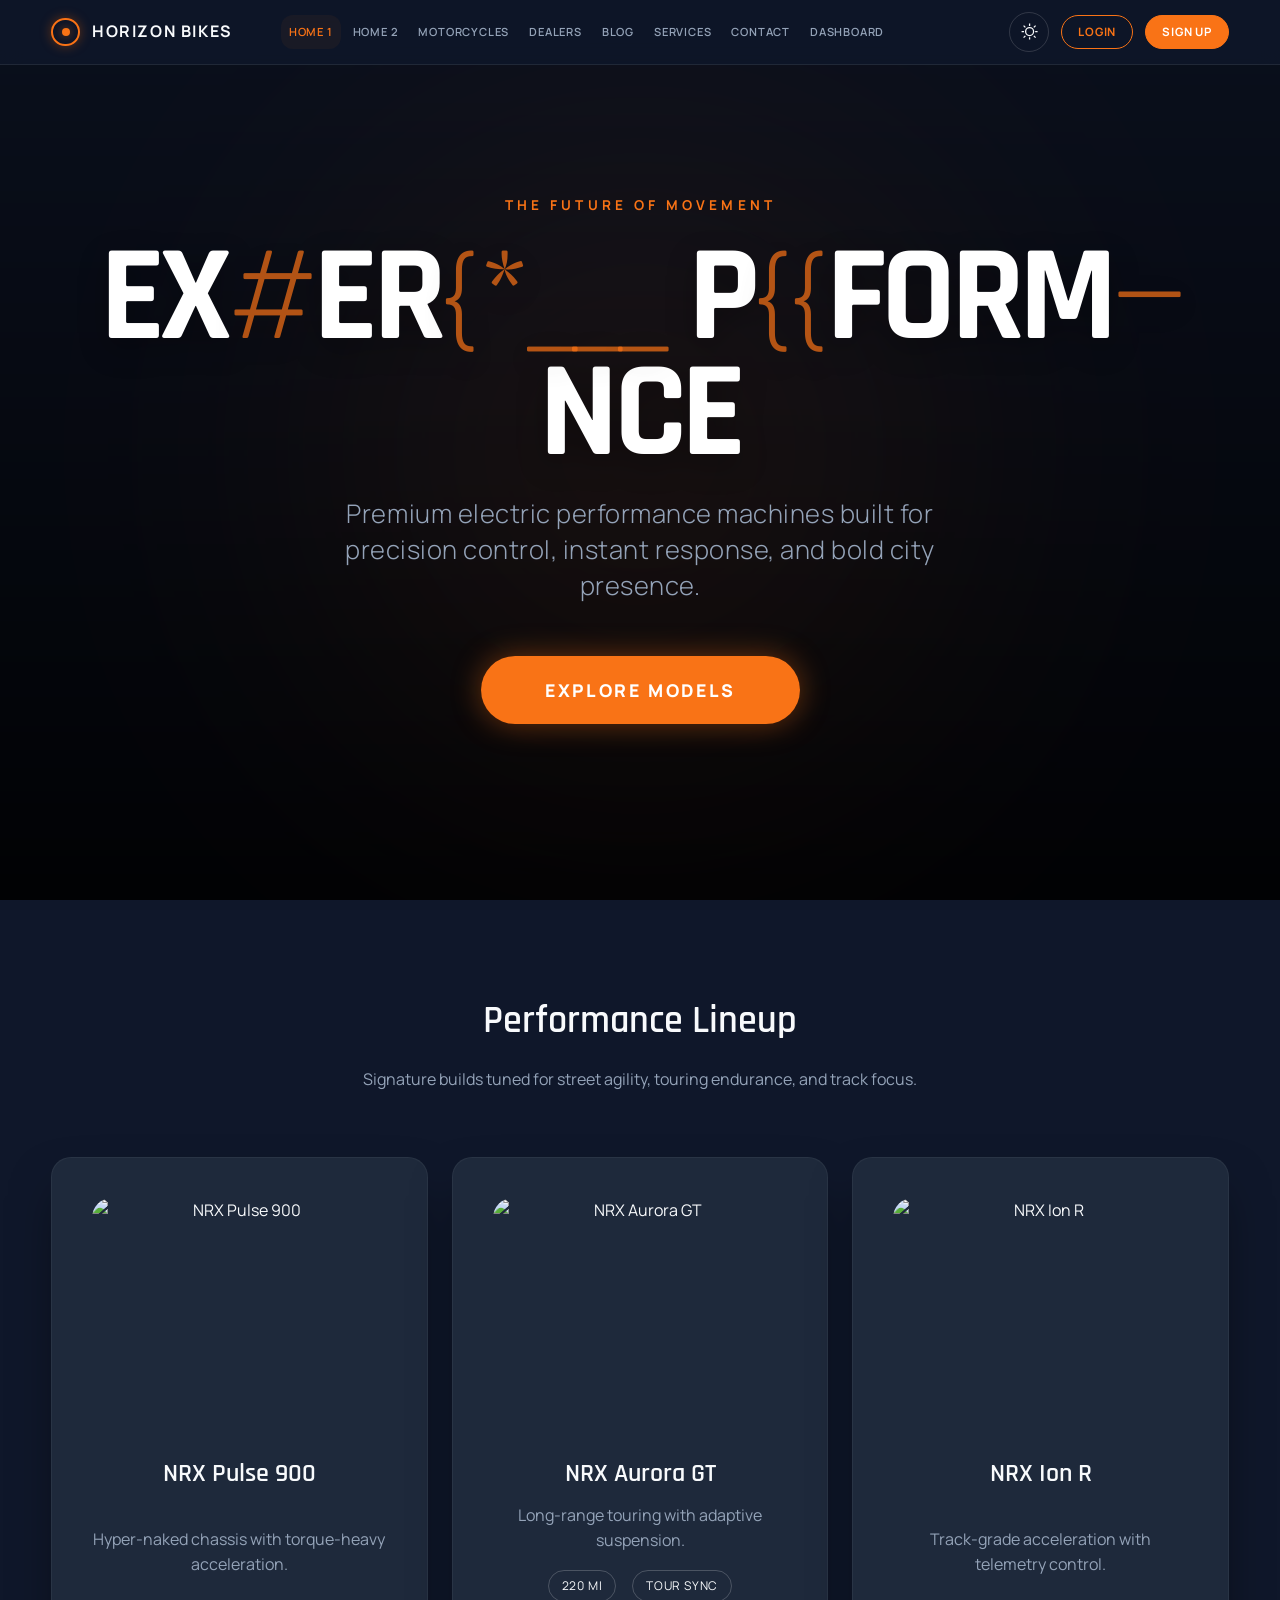
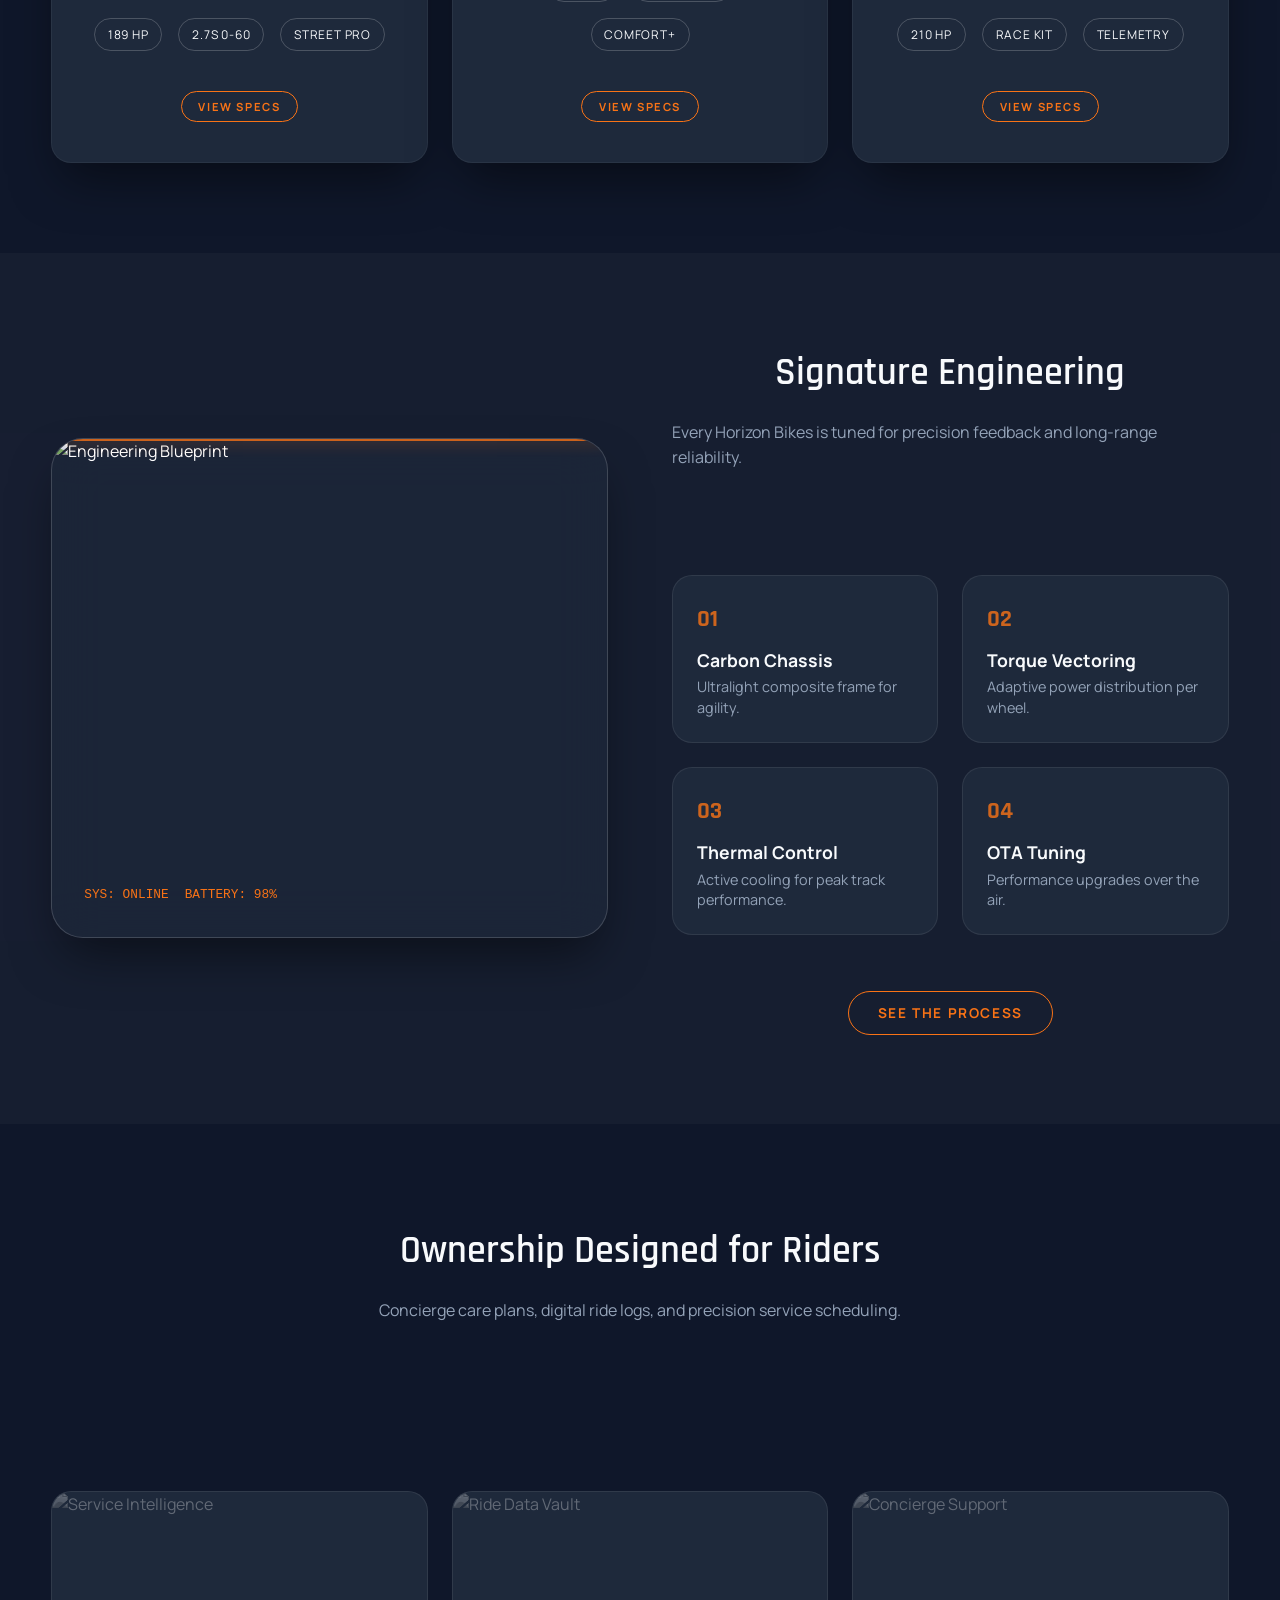
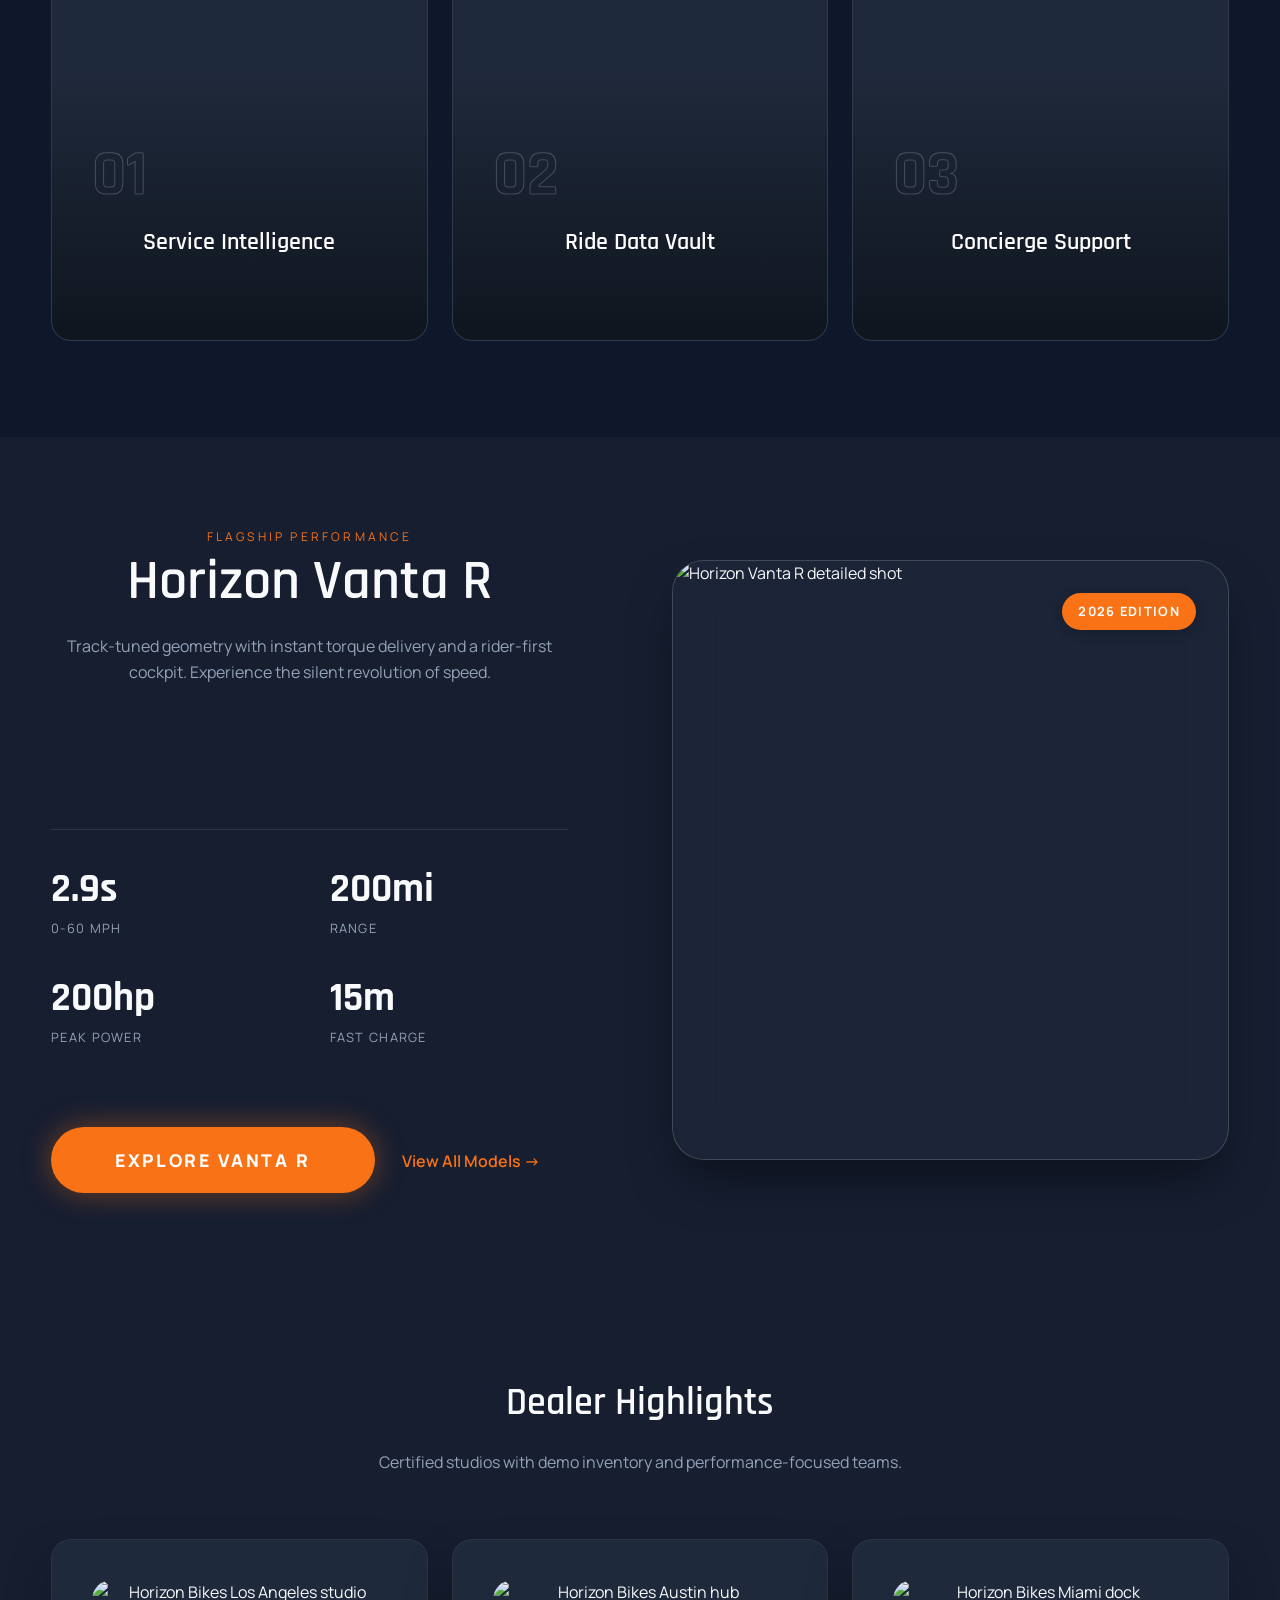
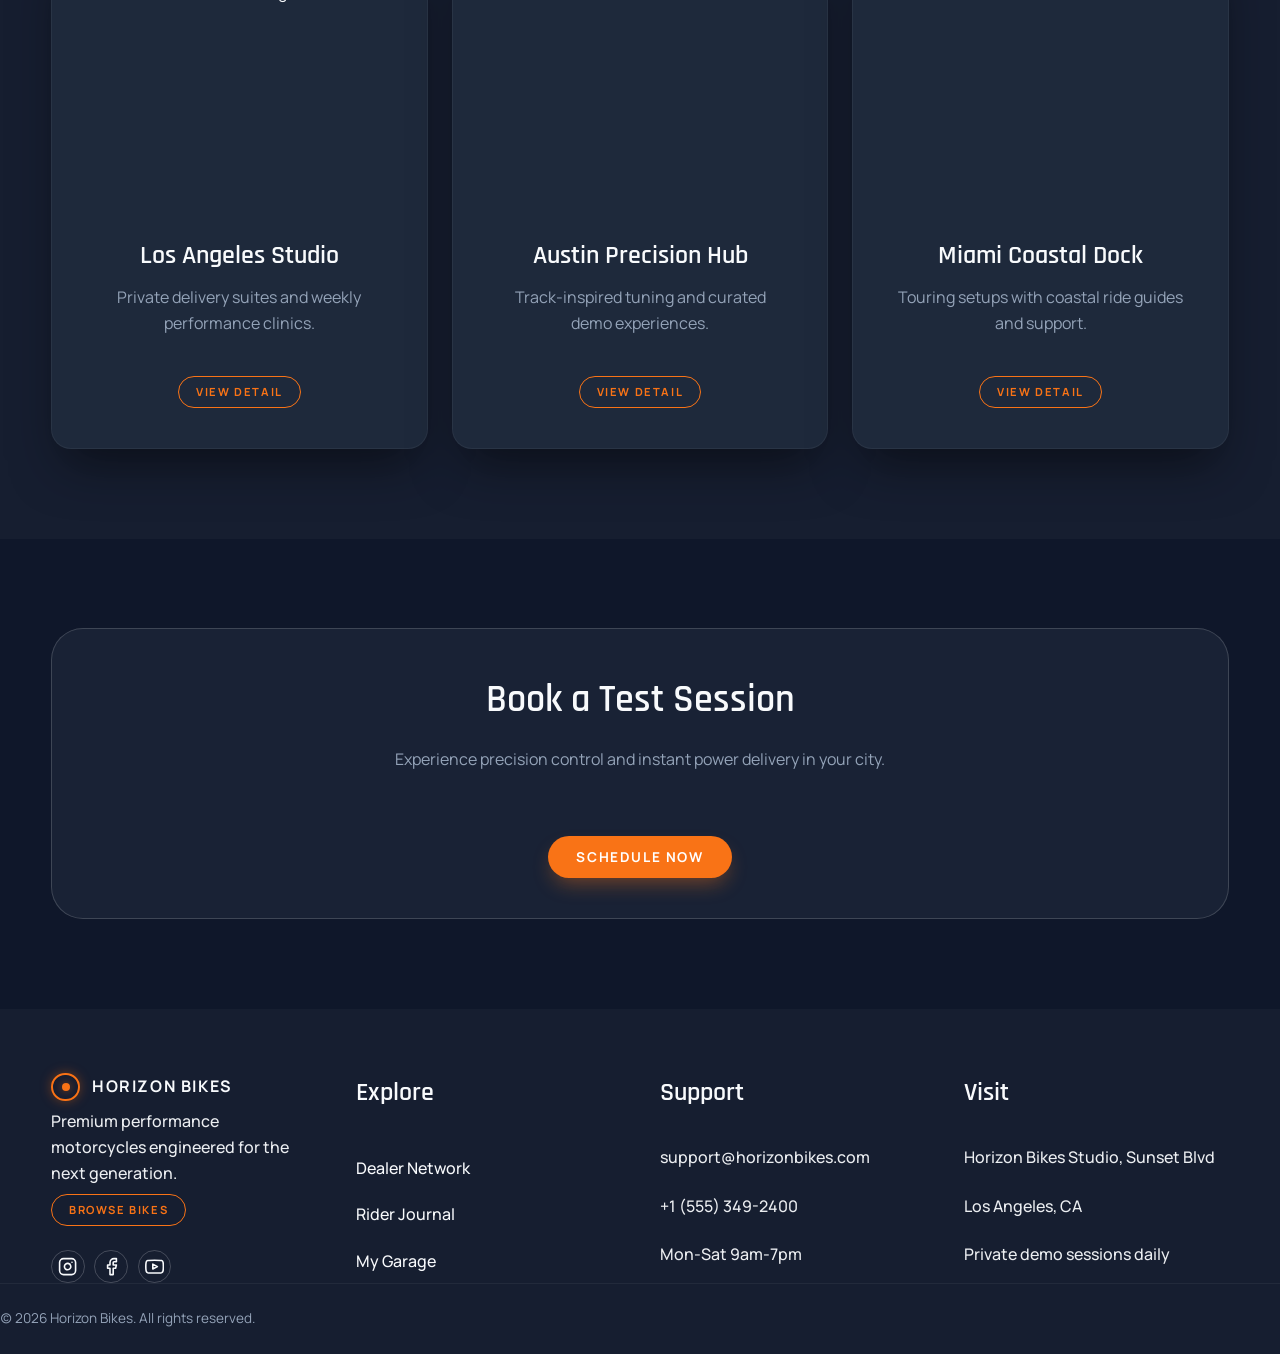
==== commit 17b7fd2c: "Refine UI/UX: Auth enhancements, light mode visibility fixes, responsive navigation for tablet, and " ====
--- a/index.html
+++ b/index.html
@@ -5,8 +5,7 @@
   <meta charset="UTF-8" />
   <meta name="viewport" content="width=device-width, initial-scale=1.0" />
   <title>Horizon Bikes | Home</title>
-  <link rel="icon" type="image/png" href="image/favicon.png" />
-  <link rel="icon" type="image/png" href="image/favicon.png" />
+  <link rel="icon" type="image/svg+xml" href="favicon.svg" />
   <link rel="stylesheet" href="style.css" />
 </head>
 
@@ -191,7 +190,7 @@
               <p>Performance upgrades over the air.</p>
             </div>
           </div>
-          <div class="eng-action">
+          <div class="center" style="margin-top: var(--space-2);">
             <a class="btn btn-outline" href="blog-detail.html">See the Process</a>
           </div>
         </div>
@@ -275,7 +274,8 @@
           <div class="vanta-actions">
             <a class="btn btn-premium" href="motorcycle-detail.html">Explore Vanta R</a>
             <a class="text-link" href="motorcycles.html"
-              style="margin-left: 1.5rem; color: var(--text); font-weight: 500; text-decoration: none;">View All Models
+              style="margin-left: 1.5rem; color: var(--accent); font-weight: 600; text-decoration: none;">View All
+              Models
               &rarr;</a>
           </div>
         </div>
--- a/style.css
+++ b/style.css
@@ -1,4 +1,4 @@
-﻿@import url("https://fonts.googleapis.com/css2?family=Rajdhani:wght@400;500;600;700&family=Manrope:wght@300;400;500;600;700&display=swap");
+@import url("https://fonts.googleapis.com/css2?family=Rajdhani:wght@400;500;600;700&family=Manrope:wght@300;400;500;600;700&display=swap");
 
 :root {
   --bg-dark: #0F172A;
@@ -28,6 +28,7 @@
   --space-3: 1.5rem;
   --space-4: 2.5rem;
   --space-5: 4rem;
+  --space-6: 6rem;
 
   --container: 75rem;
   --font-display: "Rajdhani", sans-serif;
@@ -369,6 +370,7 @@
   transform: translateY(-15px) rotateX(4deg);
   border-color: var(--accent);
   box-shadow: 0 30px 60px -10px rgba(0, 0, 0, 0.5), 0 0 20px var(--accent-glow);
+  z-index: 10;
 }
 
 .neo-card img {
@@ -454,14 +456,18 @@
 }
 
 .icon-btn {
-  width: 2.4rem;
-  height: 2.4rem;
+  width: 2.5rem;
+  height: 2.5rem;
   border-radius: 50%;
-  border: 1px solid rgba(255, 255, 255, 0.15);
+  border: 1.5px solid rgba(255, 255, 255, 0.15);
   background: transparent;
   color: var(--text);
-  display: grid;
-  place-items: center;
+  display: flex;
+  align-items: center;
+  justify-content: center;
+  padding: 0;
+  cursor: pointer;
+  transition: all 0.3s ease;
 }
 
 .icon-btn svg {
@@ -566,10 +572,10 @@
 
 .nav-links {
   display: flex;
-  gap: 0.5rem;
+  gap: 0.25rem;
   align-items: center;
   margin-right: auto;
-  margin-left: 1rem;
+  margin-left: 0.5rem;
   white-space: nowrap;
   flex-wrap: nowrap;
   flex-shrink: 1;
@@ -602,9 +608,9 @@
 .nav-actions {
   display: flex !important;
   align-items: center;
-  gap: 1.2rem;
-  margin-left: 1.5rem;
-  margin-right: 4rem;
+  gap: 0.75rem;
+  margin-left: 1rem;
+  margin-right: 0;
   padding-right: 0;
   flex-shrink: 0;
   visibility: visible !important;
@@ -612,9 +618,8 @@
 }
 
 .nav-actions .theme-toggle {
-  display: flex !important;
+  display: flex;
   order: -1;
-  margin-right: 0.5rem;
 }
 
 
@@ -633,6 +638,14 @@
   justify-content: center;
   white-space: nowrap;
   flex-shrink: 0;
+  background: var(--accent);
+  color: #FFFFFF;
+  border: 1.5px solid var(--accent);
+}
+
+.nav-btn:hover {
+  filter: brightness(1.1);
+  box-shadow: 0 4px 12px var(--accent-glow);
 }
 
 .nav-btn-outline {
@@ -682,15 +695,19 @@
 }
 
 .menu-toggle {
-  width: 2.6rem;
-  height: 2.6rem;
+  width: 2.5rem;
+  height: 2.5rem;
   border-radius: 50%;
-  border: 1px solid rgba(255, 255, 255, 0.2);
+  border: 1.5px solid rgba(255, 255, 255, 0.15);
   background: transparent;
   display: none;
   flex-direction: column;
   justify-content: center;
-  gap: 0.35rem;
+  align-items: center;
+  gap: 0.3rem;
+  padding: 0;
+  cursor: pointer;
+  transition: all 0.3s ease;
 }
 
 .menu-toggle span {
@@ -1103,6 +1120,15 @@
   transition: all 0.5s cubic-bezier(0.19, 1, 0.22, 1);
   position: relative;
   overflow: hidden;
+  text-align: center;
+}
+
+@media (max-width: 768px) {
+  .btn-premium {
+    padding: 1rem 2rem;
+    font-size: 0.9rem;
+    width: 100%;
+  }
 }
 
 .btn-premium::after {
@@ -1332,6 +1358,16 @@
   backdrop-filter: none;
 }
 
+.panel .hero-media {
+  margin-top: 2rem;
+  border-radius: var(--radius-m);
+  overflow: hidden;
+}
+
+.panel .hero-media img {
+  border-radius: var(--radius-m);
+}
+
 .feature-grid {
   display: grid;
   gap: var(--space-3);
@@ -1410,6 +1446,12 @@
   gap: 0.4rem;
   text-align: left;
   color: var(--muted);
+  font-weight: 500;
+}
+
+body[data-theme="light"] .panel p {
+  color: #374151;
+  /* Deeper color for readability */
 }
 
 .form-message {
@@ -1427,12 +1469,26 @@
   display: grid;
   place-items: center;
   padding: var(--space-4) 0;
+  position: relative;
+}
+
+.auth-theme-toggle {
+  position: absolute;
+  top: 1.5rem;
+  right: 1.5rem;
+  z-index: 100;
 }
 
 .auth-card {
-  width: min(92%, 22rem);
-  padding: 2rem;
+  width: min(92%, 28rem);
+  padding: 3rem 2.5rem;
   text-align: center;
+  transition: transform 0.3s ease, box-shadow 0.3s ease;
+}
+
+.auth-card:hover {
+  transform: translateY(-5px);
+  box-shadow: 0 20px 40px rgba(0, 0, 0, 0.4);
 }
 
 .auth-card h1 {
@@ -1527,18 +1583,33 @@
 }
 
 .auth-check {
-  display: inline-flex;
-  align-items: center;
-  gap: 0.5rem;
+  display: flex !important;
+  flex-direction: row !important;
+  align-items: center !important;
+  justify-content: flex-start !important;
+  gap: 0.5rem !important;
+  cursor: pointer;
+  color: var(--muted);
+  font-size: 0.85rem;
 }
 
 .auth-check input {
+  margin: 0;
+  width: 1rem;
+  height: 1rem;
   accent-color: var(--accent);
 }
 
 .auth-link {
   color: var(--accent);
   text-decoration: none;
+  font-weight: 600;
+  transition: all 0.2s ease;
+}
+
+.auth-link:hover {
+  filter: brightness(1.2);
+  text-decoration: underline;
 }
 
 .auth-primary {
@@ -1606,6 +1677,11 @@
   font-size: 0.85rem;
   color: var(--muted);
   text-decoration: none;
+  transition: color 0.2s ease;
+}
+
+.auth-back:hover {
+  color: var(--accent);
 }
 
 .site-footer {
@@ -1647,9 +1723,27 @@
   padding: 0;
   margin: 0;
   width: 100%;
-  grid-gap: 0.5rem;
-  /* Tighter gap for footer links */
-}
+  display: grid;
+  gap: 0.75rem;
+}
+
+.site-footer .list a {
+  color: var(--text);
+  font-weight: 500;
+  transition: all 0.3s ease;
+}
+
+.site-footer .list a:hover {
+  color: var(--accent);
+  padding-left: 5px;
+}
+
+.site-footer .stack p {
+  color: var(--text);
+  font-weight: 500;
+  opacity: 0.95;
+}
+
 
 
 
@@ -1723,32 +1817,61 @@
 /* Dashboard Redesign - Sidebar & Layout */
 .dashboard-layout {
   display: grid;
-  grid-template-columns: 280px 1fr;
+  grid-template-columns: 240px 1fr;
   min-height: 100vh;
 }
 
 .dashboard-sidebar {
   background: var(--surface);
   border-right: 1px solid rgba(255, 255, 255, 0.08);
-  padding: 2rem 1.5rem;
-  display: flex;
-  flex-direction: column;
-  gap: 2.5rem;
+  position: relative;
+  z-index: 100;
+  height: auto;
+  min-height: 100%;
+}
+
+.sidebar-sticky-content {
   position: sticky;
   top: 0;
   height: 100vh;
-  z-index: 100;
-}
+  height: 100dvh;
+  padding: 1.5rem 1rem;
+  display: flex;
+  flex-direction: column;
+  gap: 1.5rem;
+  overflow-y: auto;
+  -webkit-overflow-scrolling: touch;
+}
+
+/* Ensure background extends even in simple Grid cells */
+.dashboard-layout {
+  display: grid;
+  grid-template-columns: 240px 1fr;
+  min-height: 100vh;
+  align-items: stretch;
+}
+
+/* WebView specific tweaks can be added here if needed */
 
 body[data-theme="light"] .dashboard-sidebar {
   border-color: rgba(15, 23, 42, 0.08);
 }
 
+.sidebar-header {
+  margin-bottom: 0.5rem;
+}
+
 .sidebar-nav {
+  display: flex;
+  flex-direction: column;
+  gap: 0.25rem;
+}
+
+.sidebar-footer {
+  margin-top: auto;
   display: flex;
   flex-direction: column;
   gap: 0.5rem;
-  flex: 1;
 }
 
 .sidebar-link {
@@ -1777,15 +1900,33 @@
 }
 
 .dashboard-main {
-  padding: var(--space-4);
-  max-width: 1200px;
+  padding: 1.5rem var(--space-3);
+  max-width: 1400px;
   margin: 0 auto;
   width: 100%;
 }
 
+.dashboard-page .section {
+  padding: 1.5rem 0;
+}
+
+.dashboard-header {
+  margin-bottom: 1.5rem;
+  text-align: left;
+}
+
+.dashboard-header h1 {
+  text-align: left;
+  margin: 0.25rem 0;
+}
+
+.dashboard-header p {
+  text-align: left;
+}
+
 .dashboard-content {
   display: grid;
-  gap: var(--space-4);
+  gap: 1.5rem;
 }
 
 .portal-bikes-page .grid-cards .neo-card.card {
@@ -1820,7 +1961,36 @@
 
 .dashboard-page .dashboard-grid {
   display: grid;
-  gap: var(--space-3);
+  grid-template-columns: repeat(auto-fit, minmax(18rem, 1fr));
+  gap: 1.5rem;
+}
+
+.dashboard-page .neo-card {
+  padding: 1.5rem;
+}
+
+.meter {
+  width: 100%;
+  height: 8px;
+  background: rgba(255, 255, 255, 0.05);
+  border-radius: 999px;
+  margin-top: 1rem;
+  overflow: hidden;
+  position: relative;
+}
+
+body[data-theme="light"] .meter {
+  background: rgba(0, 0, 0, 0.05);
+}
+
+.meter span {
+  position: absolute;
+  top: 0;
+  left: 0;
+  height: 100%;
+  background: linear-gradient(90deg, var(--accent), #fbbf24);
+  border-radius: 999px;
+  box-shadow: 0 0 10px var(--accent-glow);
 }
 
 .dashboard-page .upcoming-actions {
@@ -1934,7 +2104,7 @@
   margin-inline: auto;
 }
 
-@media (max-width: 991px) {
+@media (max-width: 1025px) {
 
   .nav-links {
     display: none;
@@ -1943,7 +2113,7 @@
   .nav-inner {
     display: flex;
     justify-content: space-between;
-    padding: 0.75rem 0;
+    padding: 0.75rem 1rem;
   }
 
   .menu-toggle {
@@ -1952,7 +2122,10 @@
 
   .nav-actions {
     margin-left: 0;
-    gap: 0.5rem;
+    margin-right: 0;
+    gap: 0.75rem;
+    display: flex;
+    align-items: center;
   }
 
   /* Hide login and signup buttons in mobile/tablet header */
@@ -2016,8 +2189,13 @@
   }
 
   .dashboard-sidebar {
+    align-items: center;
+  }
+
+  .sidebar-sticky-content {
     padding: 2rem 0.5rem;
     align-items: center;
+    width: 80px;
   }
 
   .sidebar-link {
@@ -2300,6 +2478,11 @@
   z-index: 1;
 }
 
+body[data-theme="light"] .own-card::before {
+  background: linear-gradient(to top, rgba(0, 0, 0, 0.4), transparent 80%);
+  opacity: 0.3;
+}
+
 .own-card:hover::before {
   opacity: 1;
 }
@@ -2328,7 +2511,7 @@
 }
 
 body[data-theme="light"] .own-step {
-  -webkit-text-stroke: 1px rgba(0, 0, 0, 0.2);
+  -webkit-text-stroke: 1.5px rgba(15, 23, 42, 0.15);
 }
 
 .own-card:hover .own-step {
@@ -2346,7 +2529,8 @@
 }
 
 body[data-theme="light"] .own-card h3 {
-  color: var(--text);
+  color: var(--text-light);
+  text-shadow: 0 1px 2px rgba(255, 255, 255, 0.8);
 }
 
 .own-card p {
@@ -2355,6 +2539,12 @@
   opacity: 0;
   transform: translateY(20px);
   transition: all 0.5s ease 0.1s;
+}
+
+body[data-theme="light"] .own-card p {
+  color: #374151;
+  /* Deeper muted color for light mode */
+  font-weight: 500;
 }
 
 .own-card:hover p {
@@ -2597,6 +2787,11 @@
   gap: var(--space-4);
 }
 
+.trust-header {
+  text-align: center;
+  margin-bottom: var(--space-2);
+}
+
 .trust-header h2 {
   font-size: 3rem;
   margin-bottom: var(--space-2);
@@ -2616,6 +2811,10 @@
   border-radius: var(--radius-m);
   transition: all 0.3s ease;
   backdrop-filter: blur(10px);
+  display: flex;
+  flex-direction: column;
+  align-items: center;
+  text-align: center;
 }
 
 body[data-theme="light"] .trust-item {
@@ -2639,7 +2838,7 @@
   border-radius: 50%;
   display: grid;
   place-items: center;
-  margin-bottom: var(--space-2);
+  margin: 0 auto var(--space-2);
   color: var(--muted);
   transition: all 0.3s ease;
 }
@@ -2665,7 +2864,7 @@
   color: var(--muted);
   line-height: 1.5;
   margin: 0;
-  text-align: left;
+  text-align: center;
 }
 
 .trust-action {
@@ -2942,12 +3141,21 @@
   }
 
   .live-experience-section {
-    height: 500px;
+    height: auto;
+    min-height: 500px;
+    padding: 5rem 0;
   }
 
   .live-actions {
     flex-direction: column;
-    gap: 1rem;
+    gap: 1.25rem;
+    width: 100%;
+    max-width: 320px;
+    margin: 0 auto;
+  }
+
+  .live-actions .btn {
+    width: 100%;
   }
 }
 
@@ -2960,9 +3168,17 @@
 
 .flagship-layout {
   display: grid;
-  grid-template-columns: 1.2fr 0.8fr;
-  gap: var(--space-6);
+  grid-template-columns: 1fr 1fr;
+  gap: var(--space-4);
   align-items: center;
+}
+
+.flagship-visual {
+  grid-column: 1;
+}
+
+.flagship-details {
+  grid-column: 2;
 }
 
 .flagship-visual {
@@ -3130,13 +3346,23 @@
   margin-top: 1rem;
 }
 
-@media (max-width: 900px) {
+@media (max-width: 1025px) {
   .flagship-layout {
     grid-template-columns: 1fr;
+    gap: var(--space-4);
   }
 
   .flagship-visual {
+    grid-column: auto;
     height: 350px;
+  }
+
+  .flagship-details {
+    grid-column: auto;
+    margin-top: -2rem;
+    position: relative;
+    z-index: 5;
+    text-align: center;
   }
 
   .flagship-details h2,
@@ -3162,7 +3388,17 @@
 }
 
 .magazine-header {
-  margin-bottom: var(--space-5);
+  display: flex;
+  flex-direction: column;
+  align-items: center;
+  text-align: center;
+  gap: var(--space-2);
+  margin-bottom: var(--space-4);
+}
+
+.magazine-header p {
+  max-width: 600px;
+  margin: 0 auto;
 }
 
 .magazine-grid {
@@ -3633,6 +3869,22 @@
   flex-direction: column;
   gap: 1rem;
   margin-bottom: 1.5rem;
+}
+
+@media (max-width: 768px) {
+  .service-command {
+    height: auto;
+    padding: 3rem 0;
+  }
+
+  .sc-card {
+    margin: 0 var(--space-2);
+    padding: 2rem;
+  }
+
+  .sc-header h2 {
+    font-size: 2rem;
+  }
 }
 
 .status-indicator {
@@ -3736,6 +3988,14 @@
   background: var(--surface);
   border-top: 1px solid rgba(255, 255, 255, 0.05);
   border-bottom: 1px solid rgba(255, 255, 255, 0.05);
+  text-align: center;
+}
+
+.guarantee-banner .container {
+  display: flex;
+  flex-direction: column;
+  align-items: center;
+  gap: var(--space-4);
 }
 
 .guarantee-glow {
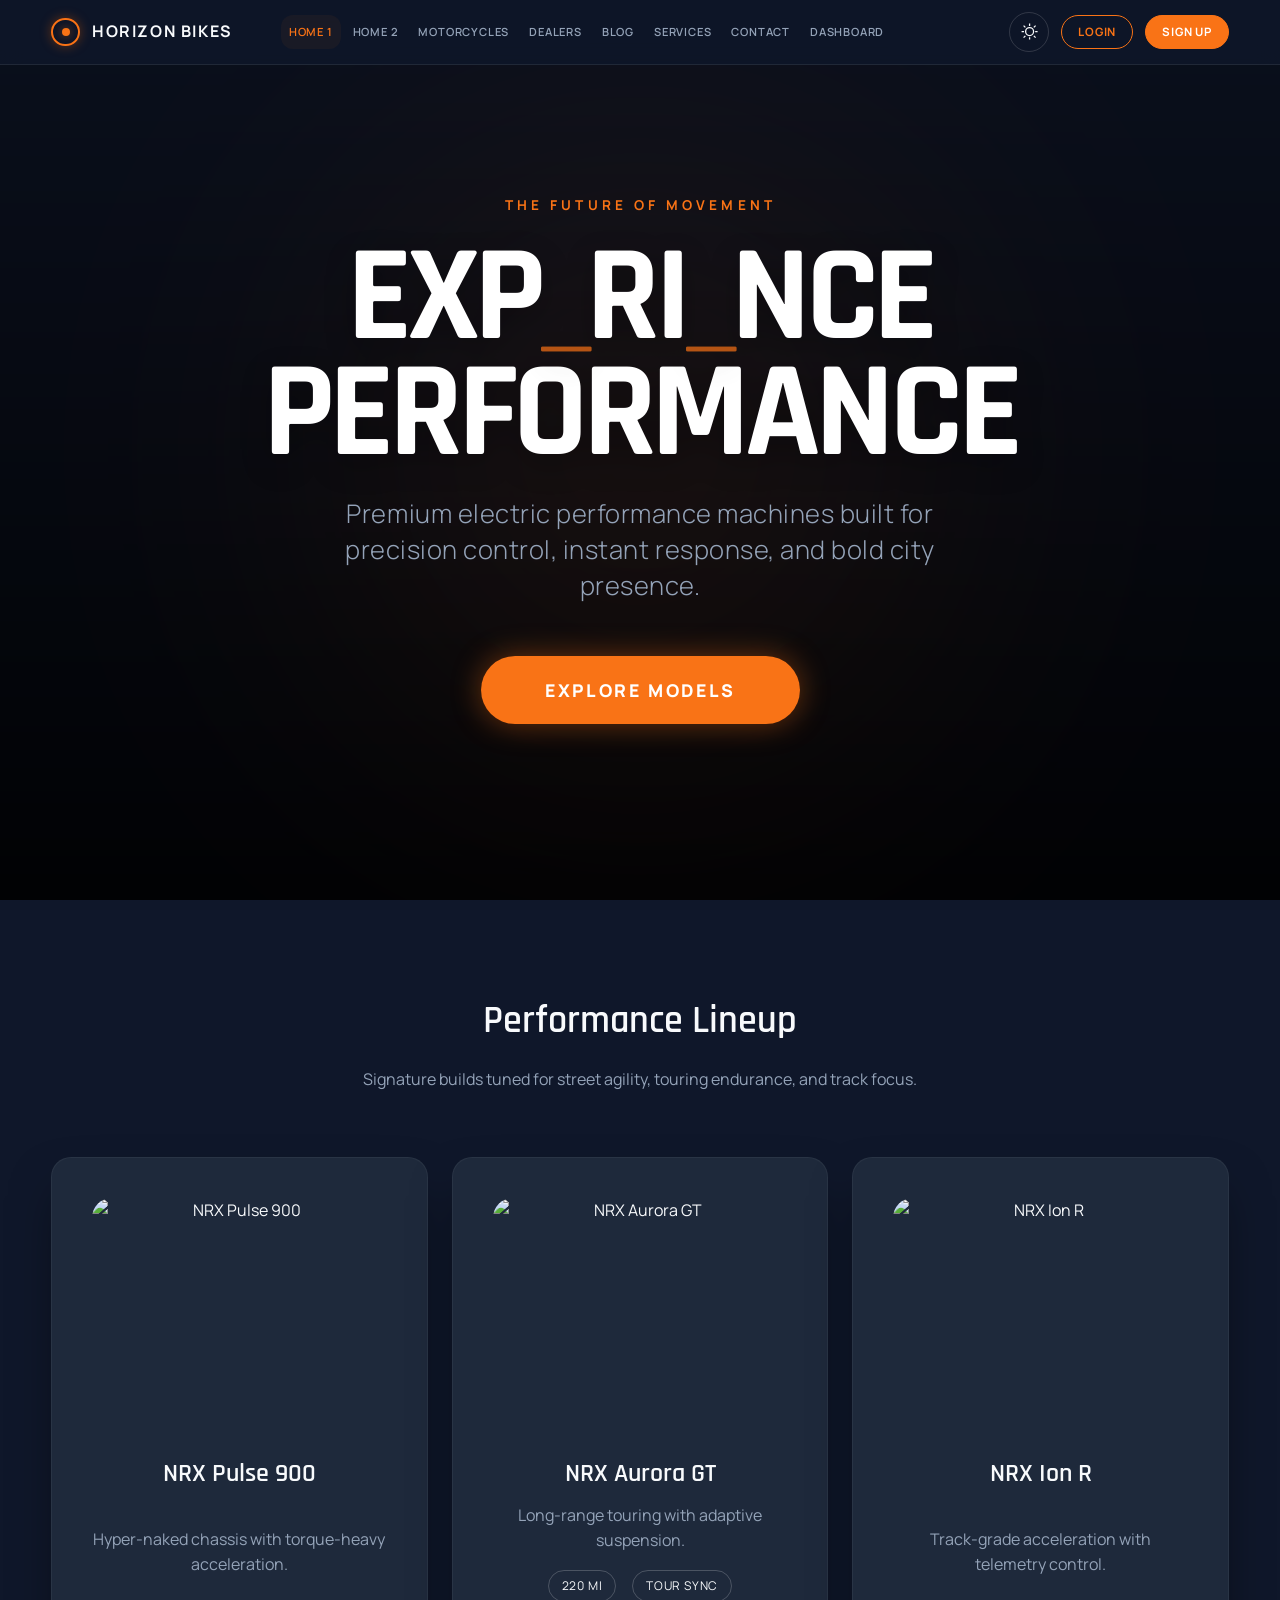
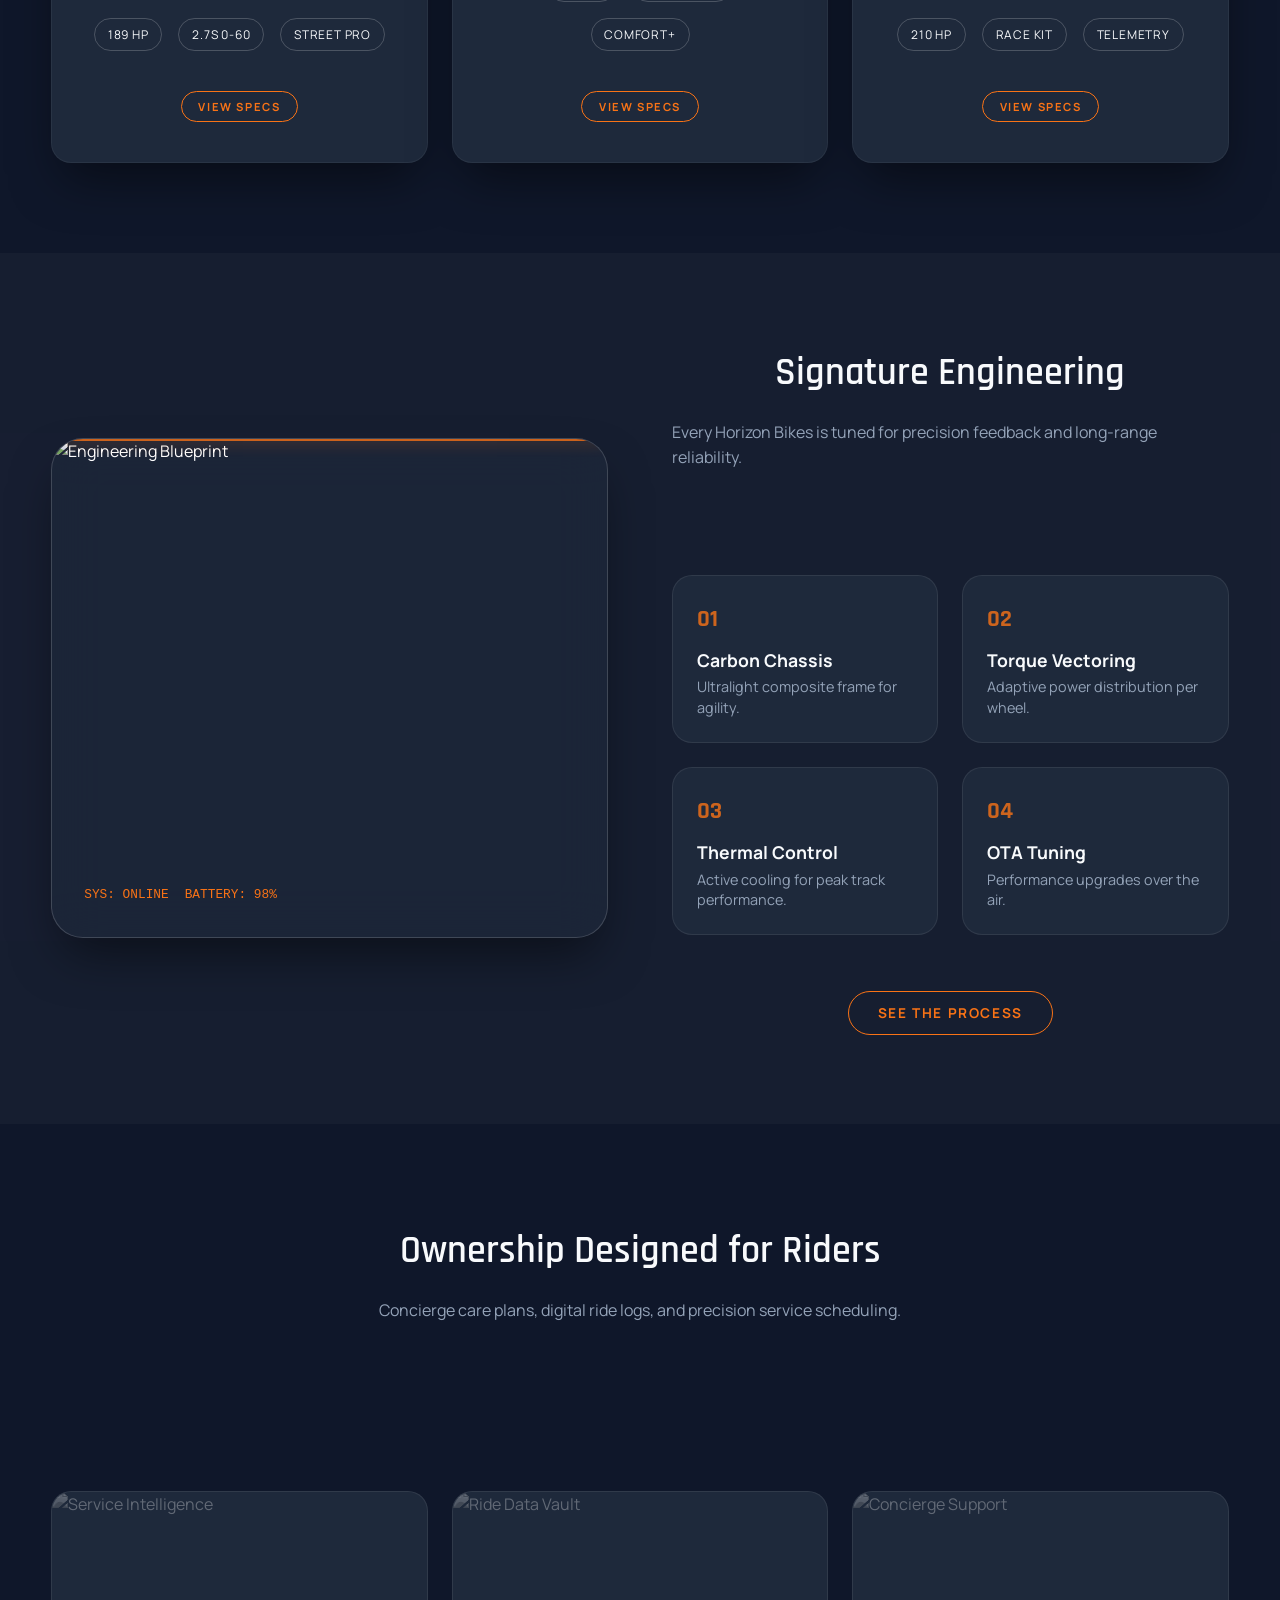
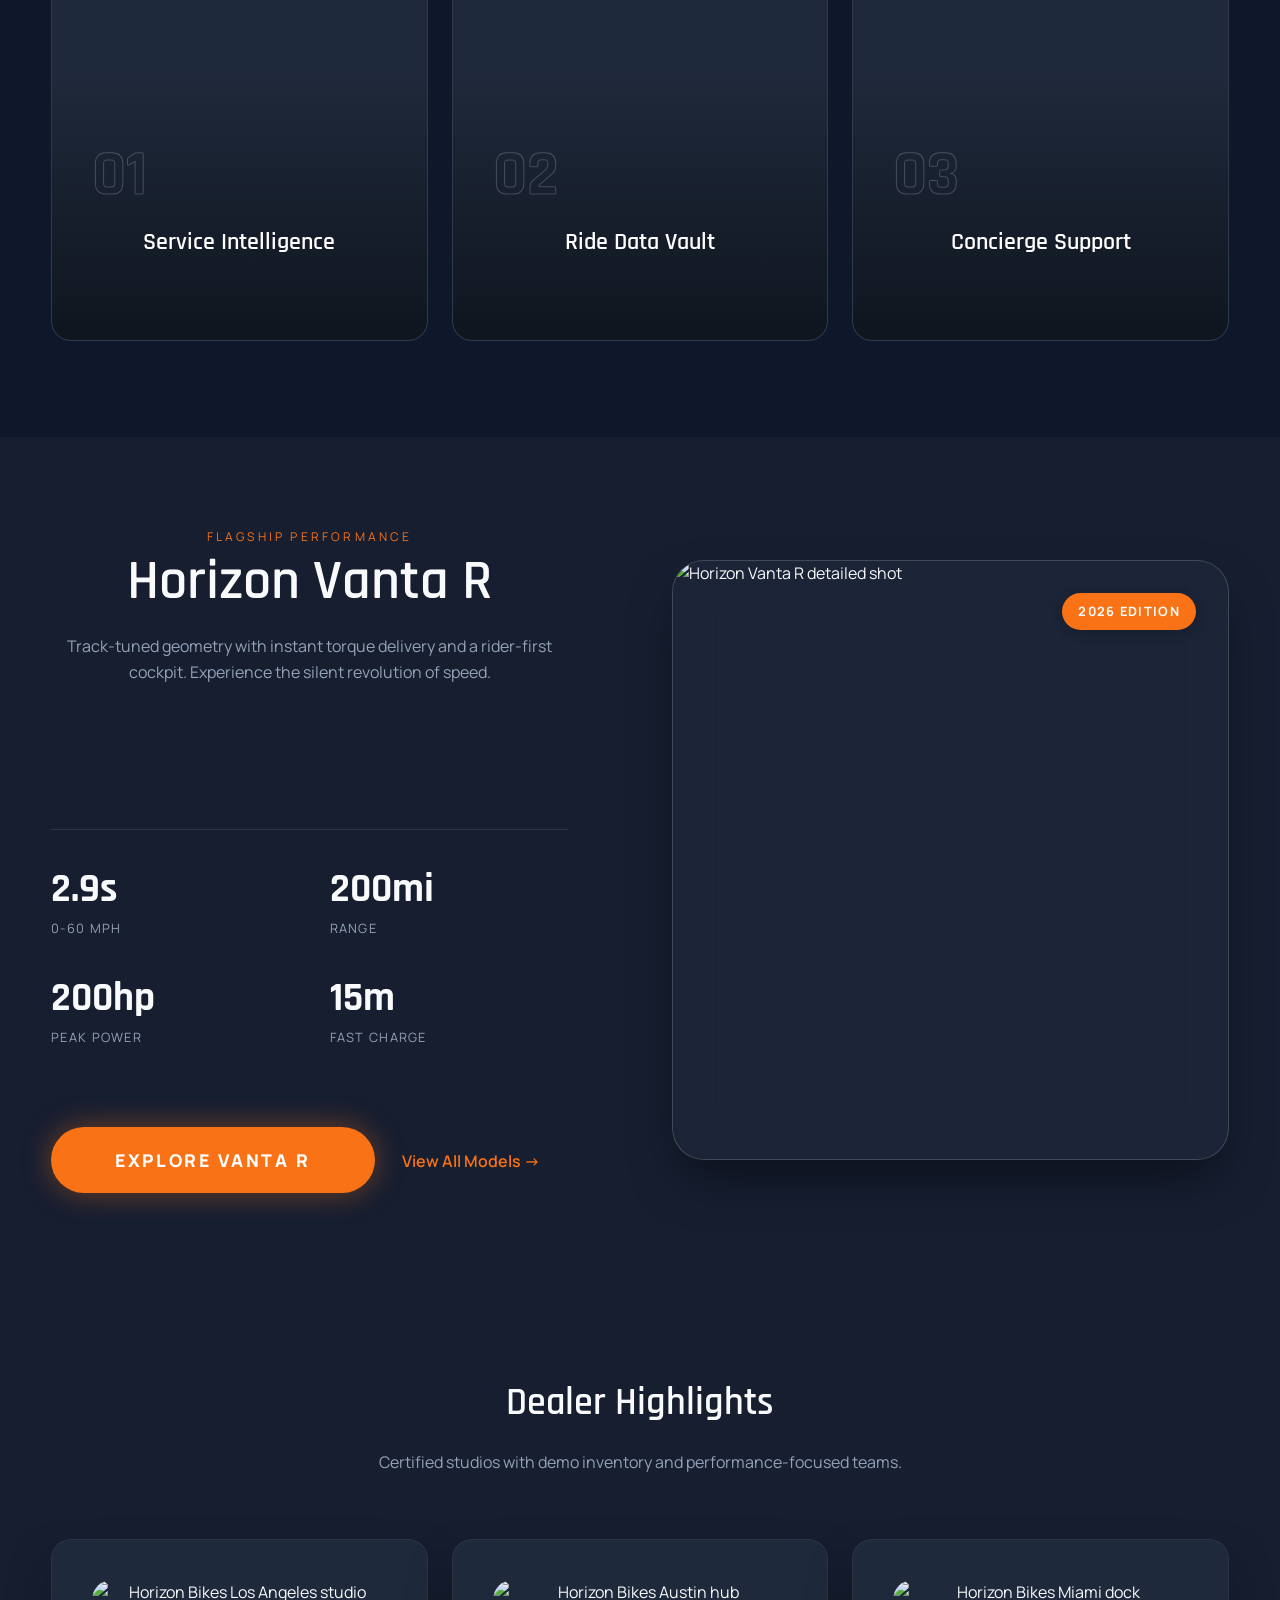
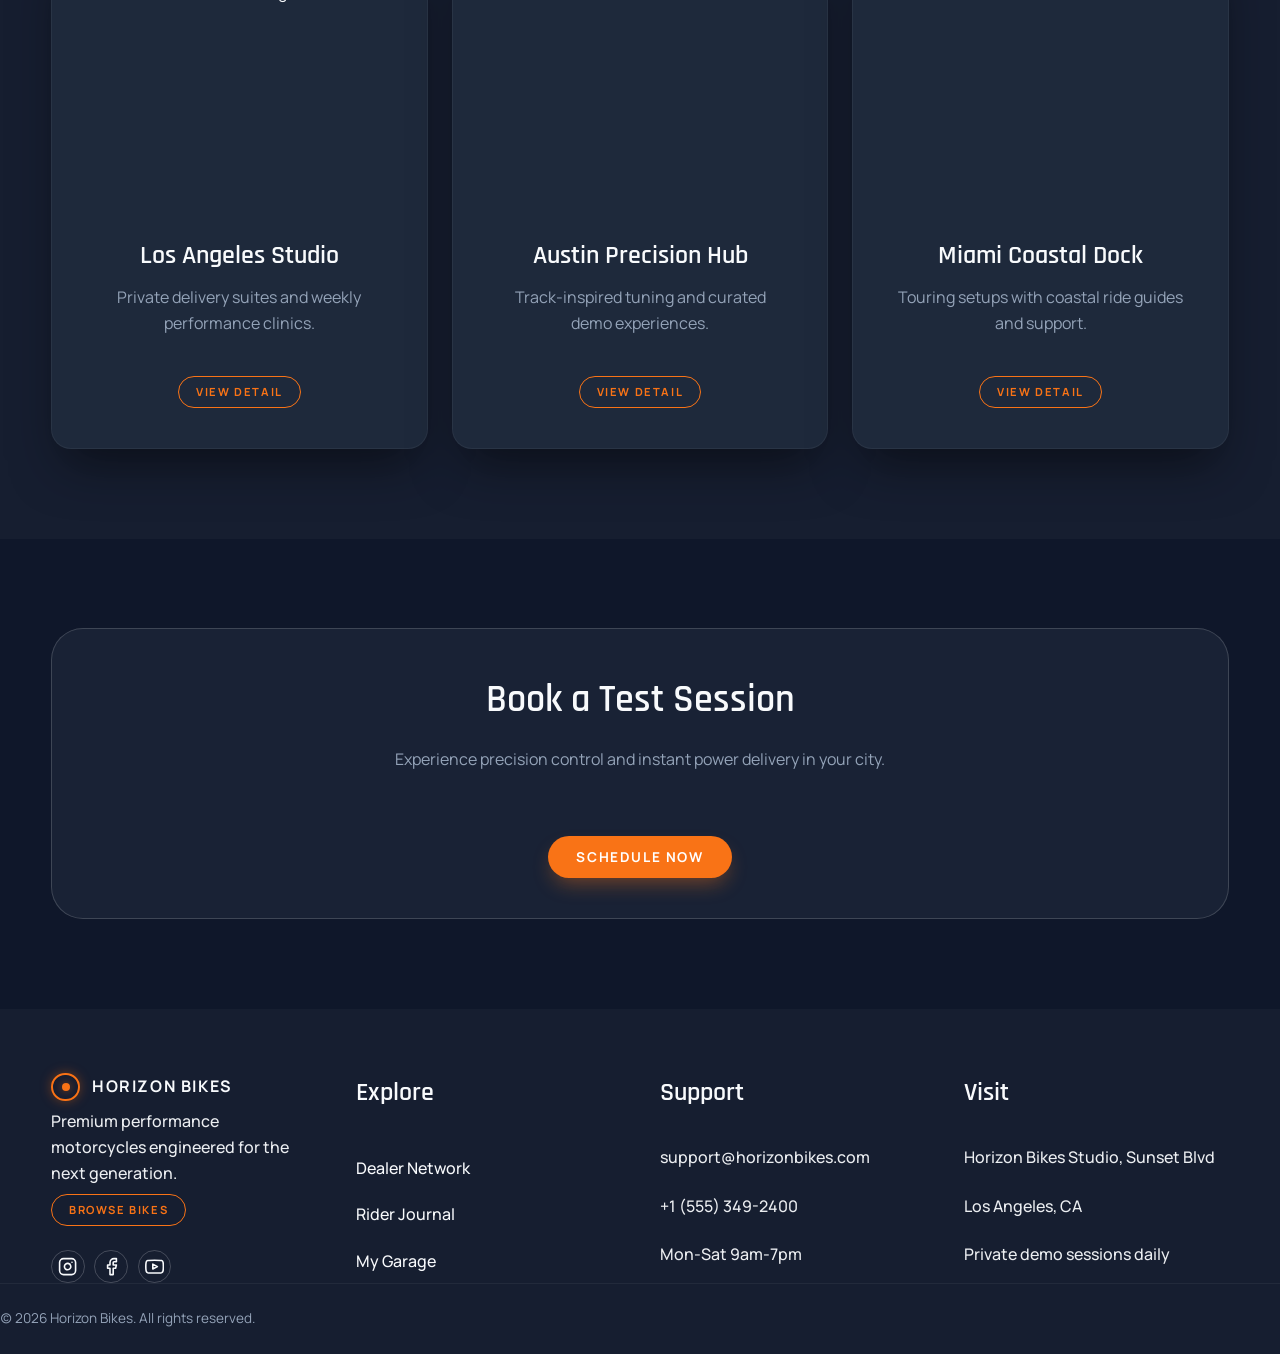
==== commit 131f5c13: "Fix: resize cards on register and service pages for mobile/web" ====
--- a/index.html
+++ b/index.html
@@ -273,10 +273,7 @@
 
           <div class="vanta-actions">
             <a class="btn btn-premium" href="motorcycle-detail.html">Explore Vanta R</a>
-            <a class="text-link" href="motorcycles.html"
-              style="margin-left: 1.5rem; color: var(--accent); font-weight: 600; text-decoration: none;">View All
-              Models
-              &rarr;</a>
+            <a class="text-link" href="motorcycles.html">View All Models &rarr;</a>
           </div>
         </div>
 
--- a/style.css
+++ b/style.css
@@ -1128,6 +1128,11 @@
     padding: 1rem 2rem;
     font-size: 0.9rem;
     width: 100%;
+    margin-bottom: 1.5rem;
+  }
+
+  .btn-premium:last-child {
+    margin-bottom: 0;
   }
 }
 
@@ -1147,6 +1152,23 @@
 }
 
 /* Animations Triggered by Class */
+.text-link {
+  display: inline-flex;
+  align-items: center;
+  gap: 0.5rem;
+  color: var(--accent);
+  font-weight: 600;
+  text-decoration: none;
+  font-size: 1rem;
+  transition: all 0.3s ease;
+  margin-left: 1.5rem;
+}
+
+.text-link:hover {
+  color: var(--text);
+  transform: translateX(4px);
+}
+
 .hero-premium.active .hero-title {
   animation: heroFadeUp 1.2s forwards cubic-bezier(0.19, 1, 0.22, 1);
 }
@@ -3130,14 +3152,17 @@
     position: absolute;
     left: -0.6rem;
     top: 0;
-    flex-direction: row;
+    flex-direction: column;
     align-items: center;
     width: auto;
   }
 
   .step-num {
-    display: none;
-    /* Hide number on vertical mobile layout for cleaner look */
+    display: block;
+    margin-bottom: 0.2rem;
+    font-size: 1.1rem;
+    opacity: 0.9;
+    /* Show number on vertical mobile layout */
   }
 
   .live-experience-section {
@@ -3381,6 +3406,35 @@
   }
 }
 
+@media (max-width: 768px) {
+  .flagship-details {
+    margin-top: 1.5rem;
+    /* Remove overlap on mobile */
+    padding-top: 2rem;
+    text-align: center;
+  }
+
+  .flagship-details h2,
+  .flagship-details p {
+    text-align: center;
+  }
+
+  .flagship-details .eyebrow {
+    display: block;
+    width: 100%;
+    margin-bottom: 0.5rem;
+  }
+
+  .action-row {
+    justify-content: center;
+  }
+
+  .flagship-visual {
+    height: 250px;
+    /* Adjust height for mobile */
+  }
+}
+
 /* --- MAGAZINE SHOWCASE SECTION --- */
 
 .magazine-section {
@@ -3810,169 +3864,230 @@
   }
 }
 
-/* --- SERVICE COMMAND LAYOUT (SERVICES) --- */
-
-.service-command {
+/* --- PREMIUM MOBILE COMMAND LAYOUT --- */
+
+.premium-mobile-command {
+  padding: var(--space-6) 0;
   position: relative;
-  height: 80vh;
-  min-height: 600px;
-  display: flex;
+  overflow: hidden;
+}
+
+.pmc-layout {
+  display: grid;
+  grid-template-columns: 1fr 1fr;
   align-items: center;
-  overflow: hidden;
-}
-
-.sc-bg {
-  position: absolute;
-  top: 0;
-  left: 0;
+  gap: var(--space-5);
+}
+
+.pmc-content {
+  padding-right: var(--space-4);
+  z-index: 2;
+}
+
+.pmc-header h2 {
+  font-size: clamp(2.5rem, 5vw, 3.5rem);
+  line-height: 1.1;
+  margin-bottom: 1rem;
+  background: linear-gradient(to right, white, #94a3b8);
+  -webkit-background-clip: text;
+  background-clip: text;
+  color: transparent;
+}
+
+.pmc-header p {
+  font-size: 1.1rem;
+  color: var(--muted);
+  max-width: 90%;
+  text-align: left;
+}
+
+/* Status Pulse */
+.status-indicator-pulse {
+  display: inline-flex;
+  align-items: center;
+  gap: 0.75rem;
+  background: rgba(16, 185, 129, 0.1);
+  border: 1px solid rgba(16, 185, 129, 0.2);
+  padding: 0.5rem 1rem;
+  border-radius: 999px;
+  margin-bottom: 1.5rem;
+}
+
+.pulse-dot {
+  width: 8px;
+  height: 8px;
+  background: #10b981;
+  border-radius: 50%;
+  box-shadow: 0 0 10px #10b981;
+  animation: pulseGreen 2s infinite;
+}
+
+.pulse-text {
+  font-family: var(--font-mono);
+  font-size: 0.8rem;
+  color: #10b981;
+  text-transform: uppercase;
+  letter-spacing: 0.1em;
+  font-weight: 700;
+}
+
+/* Stats Grid */
+.pmc-stats-grid {
+  display: grid;
+  grid-template-columns: repeat(3, 1fr);
+  gap: 1.5rem;
+  margin: 2rem 0;
+  border-top: 1px solid rgba(255, 255, 255, 0.1);
+  border-bottom: 1px solid rgba(255, 255, 255, 0.1);
+  padding: 1.5rem 0;
+}
+
+body[data-theme="light"] .pmc-stats-grid {
+  border-color: rgba(0, 0, 0, 0.1);
+}
+
+body[data-theme="light"] .pmc-header h2 {
+  background: linear-gradient(to right, #1e293b, #64748b);
+  -webkit-background-clip: text;
+  background-clip: text;
+  color: transparent;
+}
+
+body[data-theme="light"] .pmc-image-wrapper {
+  border-color: rgba(0, 0, 0, 0.1);
+}
+
+.pmc-stat {
+  display: flex;
+  flex-direction: column;
+}
+
+.stat-val {
+  font-family: var(--font-display);
+  font-size: 1.5rem;
+  font-weight: 700;
+  color: var(--text);
+}
+
+.stat-label {
+  font-size: 0.75rem;
+  text-transform: uppercase;
+  color: var(--muted);
+  letter-spacing: 0.05em;
+  margin-top: 0.25rem;
+}
+
+/* Visual Side */
+.pmc-visual {
+  position: relative;
+  height: 500px;
+  perspective: 1000px;
+}
+
+.pmc-image-wrapper {
   width: 100%;
   height: 100%;
-  z-index: 0;
-}
-
-.sc-bg img {
+  border-radius: var(--radius-l);
+  overflow: hidden;
+  position: relative;
+  box-shadow: var(--shadow-premium);
+  transform: rotateY(-5deg);
+  transition: transform 0.5s ease;
+  border: 1px solid rgba(255, 255, 255, 0.1);
+}
+
+.pmc-layout:hover .pmc-image-wrapper {
+  transform: rotateY(0deg);
+}
+
+.pmc-img {
   width: 100%;
   height: 100%;
   object-fit: cover;
 }
 
-.sc-overlay {
+.pmc-overlay-tech {
   position: absolute;
   inset: 0;
-  background: linear-gradient(to right, rgba(0, 0, 0, 0.9) 0%, rgba(0, 0, 0, 0.4) 100%);
-}
-
-.sc-container {
-  position: relative;
-  z-index: 2;
+  background: linear-gradient(to top, rgba(0, 0, 0, 0.8), transparent 60%);
+  pointer-events: none;
+}
+
+.tech-line {
+  position: absolute;
+  top: 20%;
+  left: 0;
   width: 100%;
-}
-
-.sc-card {
-  max-width: 500px;
-  padding: 3rem;
-  border-radius: var(--radius-l);
-  background: rgba(15, 15, 15, 0.8);
-  backdrop-filter: blur(20px);
-  border: 1px solid rgba(255, 255, 255, 0.1);
-  box-shadow: 0 30px 60px rgba(0, 0, 0, 0.5);
-}
-
-body[data-theme="light"] .sc-card {
-  background: rgba(255, 255, 255, 0.9);
-  border-color: rgba(0, 0, 0, 0.05);
-  box-shadow: 0 30px 60px rgba(0, 0, 0, 0.1);
-}
-
-.sc-header {
-  display: flex;
-  flex-direction: column;
-  gap: 1rem;
-  margin-bottom: 1.5rem;
-}
-
-@media (max-width: 768px) {
-  .service-command {
-    height: auto;
-    padding: 3rem 0;
-  }
-
-  .sc-card {
-    margin: 0 var(--space-2);
-    padding: 2rem;
-  }
-
-  .sc-header h2 {
-    font-size: 2rem;
-  }
-}
-
-.status-indicator {
-  display: inline-flex;
-  align-items: center;
-  gap: 0.5rem;
+  height: 1px;
+  background: rgba(255, 115, 22, 0.5);
+  box-shadow: 0 0 10px var(--accent);
+  animation: scanLine 3s ease-in-out infinite;
+}
+
+.tech-badge {
+  position: absolute;
+  bottom: 2rem;
+  right: 2rem;
+  background: rgba(0, 0, 0, 0.6);
+  backdrop-filter: blur(10px);
+  border: 1px solid rgba(255, 115, 22, 0.3);
+  padding: 0.5rem 1rem;
+  border-radius: 4px;
+}
+
+.tech-badge span {
+  color: var(--accent);
   font-family: var(--font-mono);
-  font-size: 0.75rem;
-  text-transform: uppercase;
-  color: #10b981;
-  /* Success Green */
+  font-size: 0.9rem;
   letter-spacing: 0.1em;
-  background: rgba(16, 185, 129, 0.1);
-  padding: 0.3rem 0.6rem;
-  border-radius: 4px;
-  align-self: flex-start;
-}
-
-.status-dot {
-  width: 6px;
-  height: 6px;
-  background: currentColor;
-  border-radius: 50%;
-  box-shadow: 0 0 8px currentColor;
-  animation: pulseGreen 2s infinite;
-}
-
-@keyframes pulseGreen {
+}
+
+@keyframes scanLine {
   0% {
+    top: 10%;
+    opacity: 0;
+  }
+
+  50% {
     opacity: 1;
   }
 
-  50% {
-    opacity: 0.5;
-  }
-
   100% {
-    opacity: 1;
-  }
-}
-
-.sc-header h2 {
-  font-size: 2.5rem;
-  margin: 0;
-  line-height: 1.1;
-}
-
-.sc-desc {
-  color: var(--muted);
-  font-size: 1.1rem;
-  margin-bottom: 2rem;
-  line-height: 1.6;
-}
-
-.sc-features {
-  display: flex;
-  flex-direction: column;
-  gap: 1.5rem;
-  margin-bottom: 2.5rem;
-  border-top: 1px solid rgba(255, 255, 255, 0.1);
-  padding-top: 1.5rem;
-}
-
-body[data-theme="light"] .sc-features {
-  border-color: rgba(0, 0, 0, 0.05);
-}
-
-.sc-feature-item {
-  display: flex;
-  align-items: flex-start;
-  gap: 1rem;
-}
-
-.sc-icon {
-  color: var(--accent);
-  padding-top: 0.2rem;
-}
-
-.sc-text strong {
-  display: block;
-  font-size: 1rem;
-  color: var(--text);
-  margin-bottom: 0.2rem;
-}
-
-.sc-text span {
-  font-size: 0.9rem;
-  color: var(--muted);
+    top: 90%;
+    opacity: 0;
+  }
+}
+
+/* Responsive */
+@media (max-width: 900px) {
+  .pmc-layout {
+    grid-template-columns: 1fr;
+    gap: var(--space-4);
+  }
+
+  .pmc-visual {
+    height: 350px;
+    order: -1;
+  }
+
+  .pmc-image-wrapper {
+    transform: none;
+  }
+
+  .pmc-content {
+    padding-right: 0;
+    text-align: center;
+  }
+
+  .pmc-header p {
+    text-align: center;
+    margin: 0 auto;
+  }
+
+  .pmc-stats-grid {
+    justify-items: center;
+    text-align: center;
+  }
 }
 
 .btn.full-width {
@@ -4069,4 +4184,168 @@
   100% {
     left: 150%;
   }
+}
+
+@media (max-width: 768px) {
+  .guarantee-banner .btn-premium {
+    width: auto;
+    min-width: 200px;
+    padding: 1rem 2rem;
+  }
+}
+
+/* --- AUTHENTICATION PAGES --- */
+
+.auth-page {
+  min-height: 100vh;
+  display: flex;
+  align-items: center;
+  justify-content: center;
+  padding: var(--space-4);
+  position: relative;
+}
+
+.auth-wrapper {
+  width: 100%;
+  display: flex;
+  justify-content: center;
+  z-index: 10;
+}
+
+.auth-card {
+  width: 100%;
+  max-width: 440px;
+  /* Resized for web */
+  padding: 3rem 2.5rem;
+  background: rgba(15, 23, 42, 0.85);
+  backdrop-filter: blur(24px);
+  border: 1px solid rgba(255, 255, 255, 0.1);
+  border-radius: var(--radius-l);
+  box-shadow: 0 25px 50px -12px rgba(0, 0, 0, 0.5);
+  display: flex;
+  flex-direction: column;
+  gap: 1.5rem;
+}
+
+body[data-theme="light"] .auth-card {
+  background: rgba(255, 255, 255, 0.95);
+  border-color: rgba(0, 0, 0, 0.1);
+  box-shadow: 0 25px 50px -12px rgba(0, 0, 0, 0.1);
+}
+
+.auth-theme-toggle {
+  position: absolute;
+  top: 2rem;
+  right: 2rem;
+  z-index: 20;
+}
+
+.auth-brand {
+  display: flex;
+  align-items: center;
+  justify-content: center;
+  gap: 0.75rem;
+  margin-bottom: 0.5rem;
+  text-decoration: none;
+  color: var(--text);
+}
+
+.auth-card h1 {
+  font-size: 2rem;
+  text-align: center;
+  margin: 0;
+  line-height: 1.1;
+}
+
+.auth-subtitle {
+  text-align: center;
+  color: var(--muted);
+  margin-top: -1rem;
+  margin-bottom: 1rem;
+  font-size: 0.95rem;
+}
+
+.auth-form {
+  display: flex;
+  flex-direction: column;
+  gap: 1.25rem;
+}
+
+.auth-row-stack {
+  display: flex;
+  gap: 1rem;
+}
+
+.auth-divider {
+  display: flex;
+  align-items: center;
+  gap: 1rem;
+  color: var(--muted);
+  font-size: 0.8rem;
+  text-transform: uppercase;
+  letter-spacing: 0.1em;
+  margin: 0.5rem 0;
+}
+
+.auth-divider::before,
+.auth-divider::after {
+  content: "";
+  height: 1px;
+  flex: 1;
+  background: currentColor;
+  opacity: 0.2;
+}
+
+.auth-social-grid {
+  display: grid;
+  gap: 0.75rem;
+}
+
+.auth-social {
+  justify-content: center;
+  gap: 0.75rem;
+  font-weight: 500;
+  width: 100%;
+}
+
+.auth-note {
+  text-align: center;
+  font-size: 0.9rem;
+  color: var(--muted);
+}
+
+.auth-link {
+  color: var(--accent);
+  text-decoration: none;
+  font-weight: 600;
+}
+
+.auth-back {
+  text-align: center;
+  display: block;
+  font-size: 0.85rem;
+  color: var(--muted);
+  text-decoration: none;
+  margin-top: 1rem;
+  opacity: 0.7;
+  transition: opacity 0.2s;
+}
+
+.auth-back:hover {
+  opacity: 1;
+}
+
+/* Responsive */
+@media (max-width: 768px) {
+  .auth-card {
+    padding: 2rem 1.5rem;
+    max-width: 100%;
+    margin: 0 1rem;
+    width: auto;
+  }
+
+  .auth-row-stack {
+    flex-direction: column;
+    gap: 1.25rem;
+  }
 }
